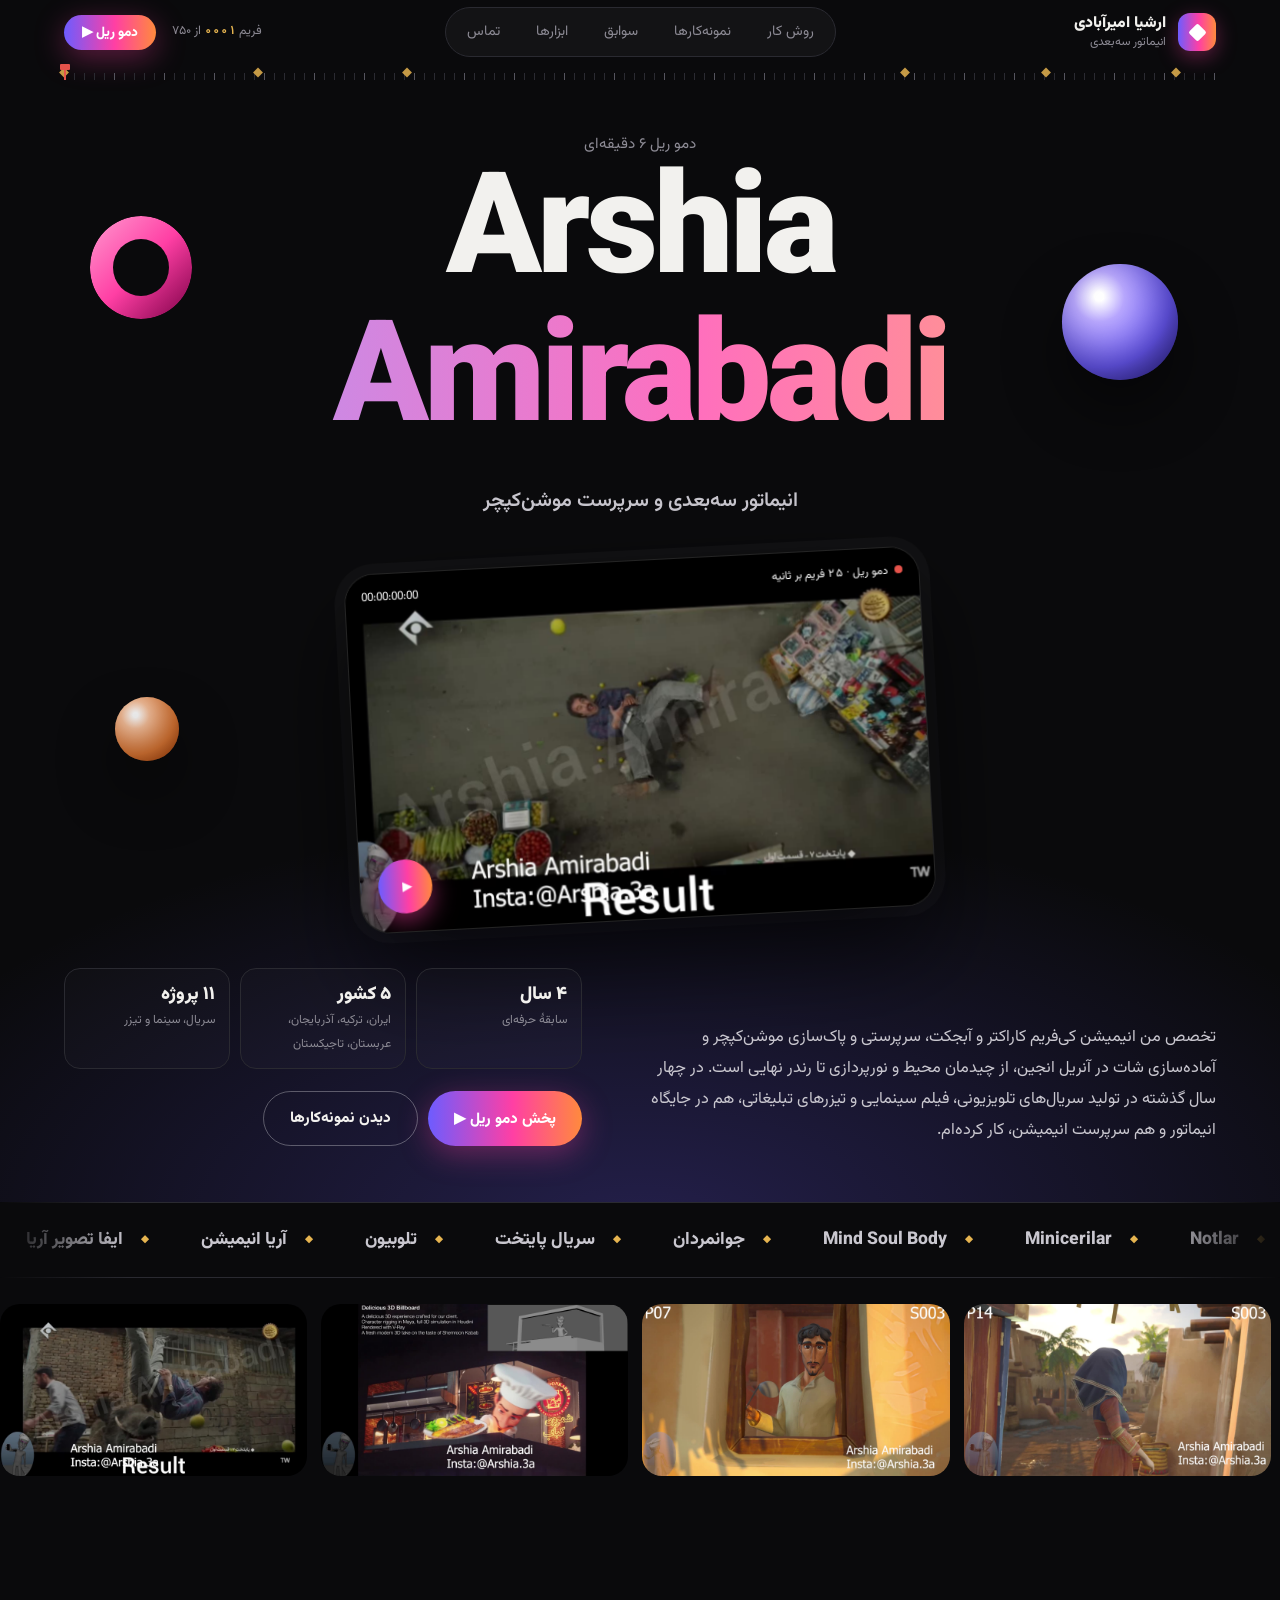
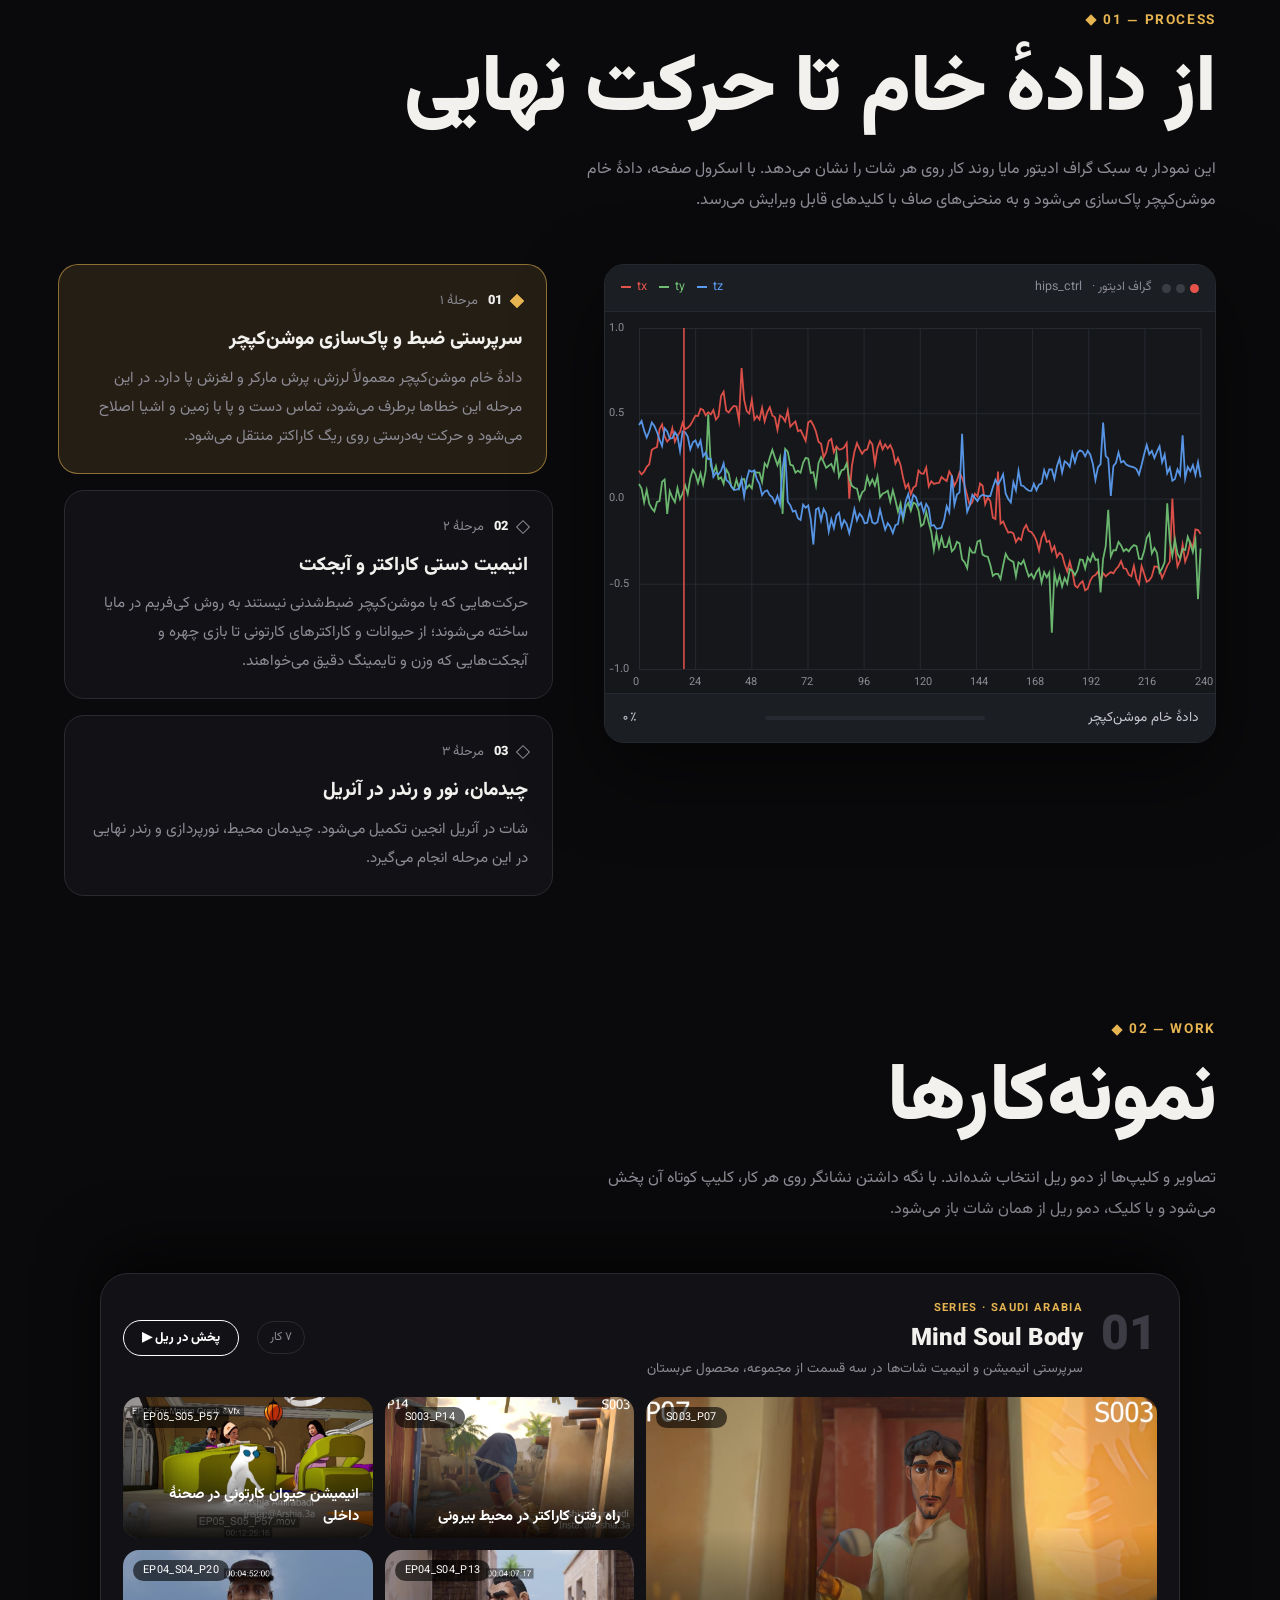
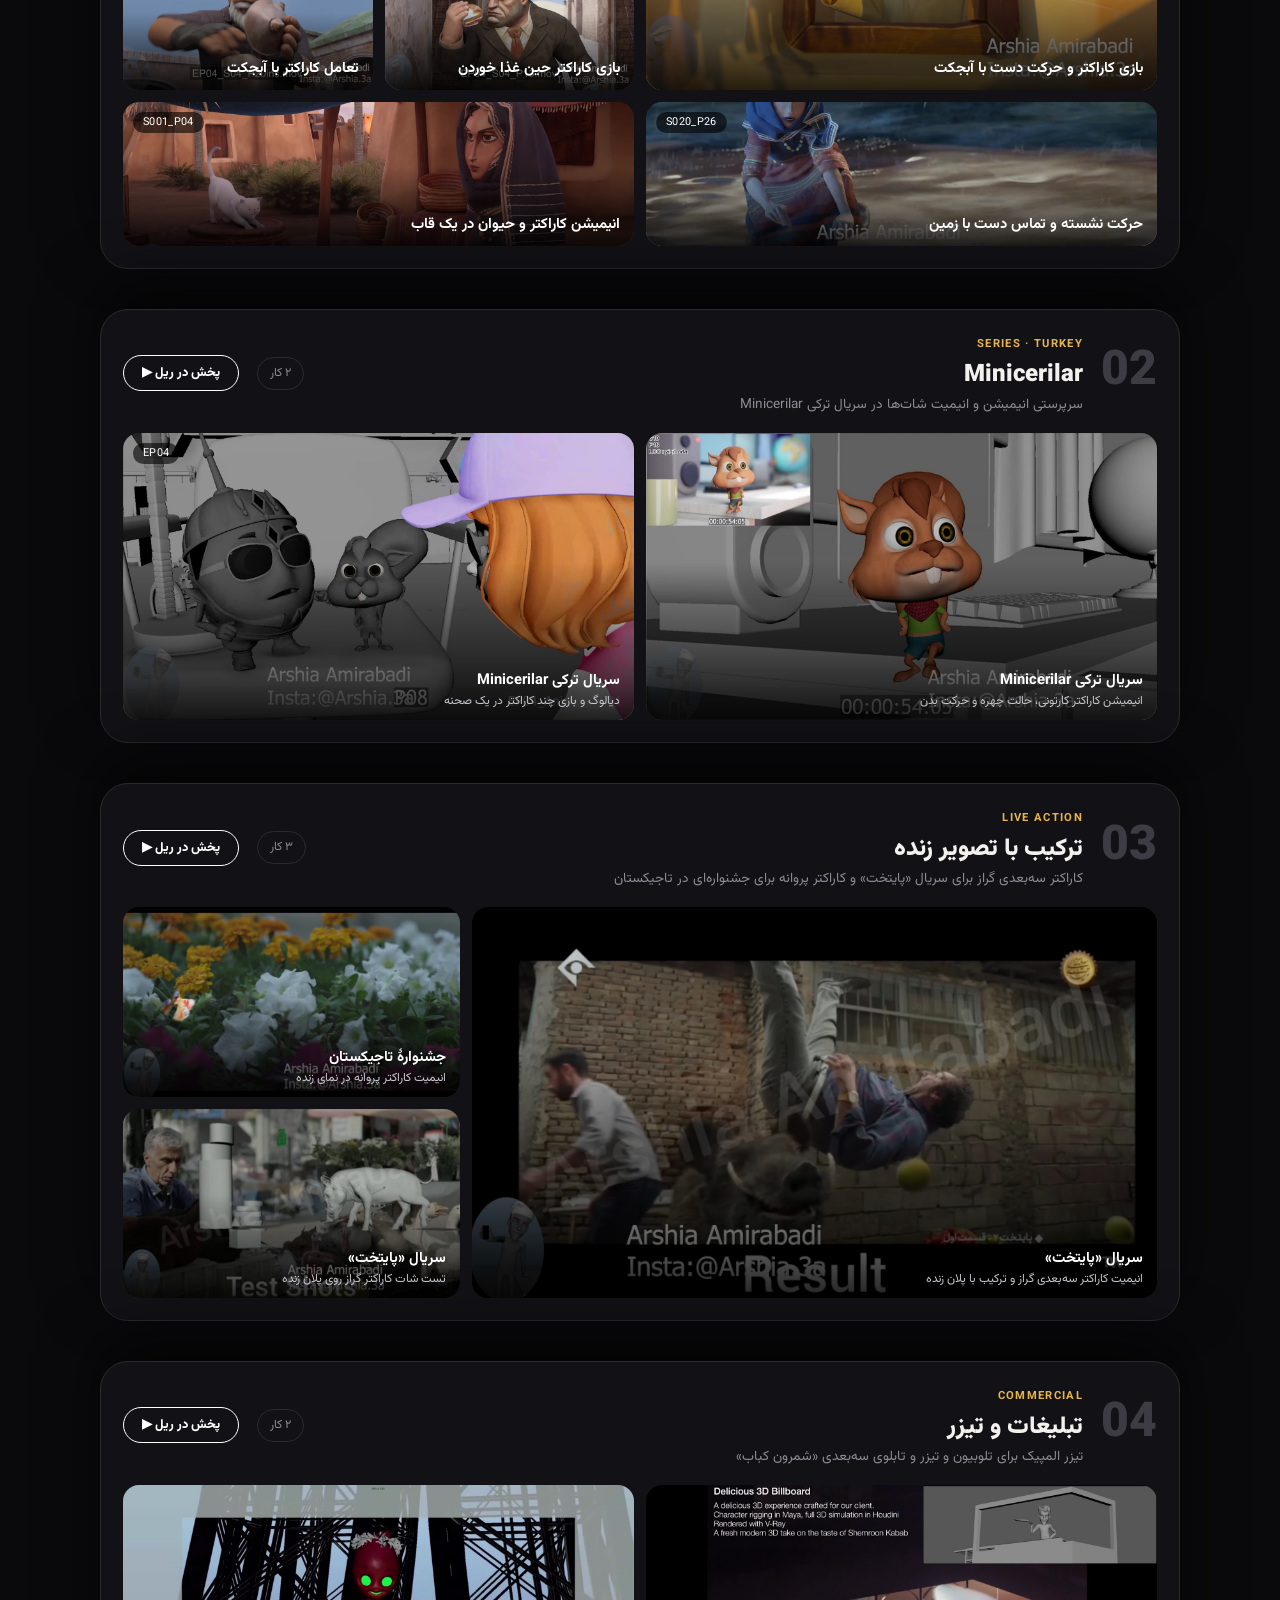
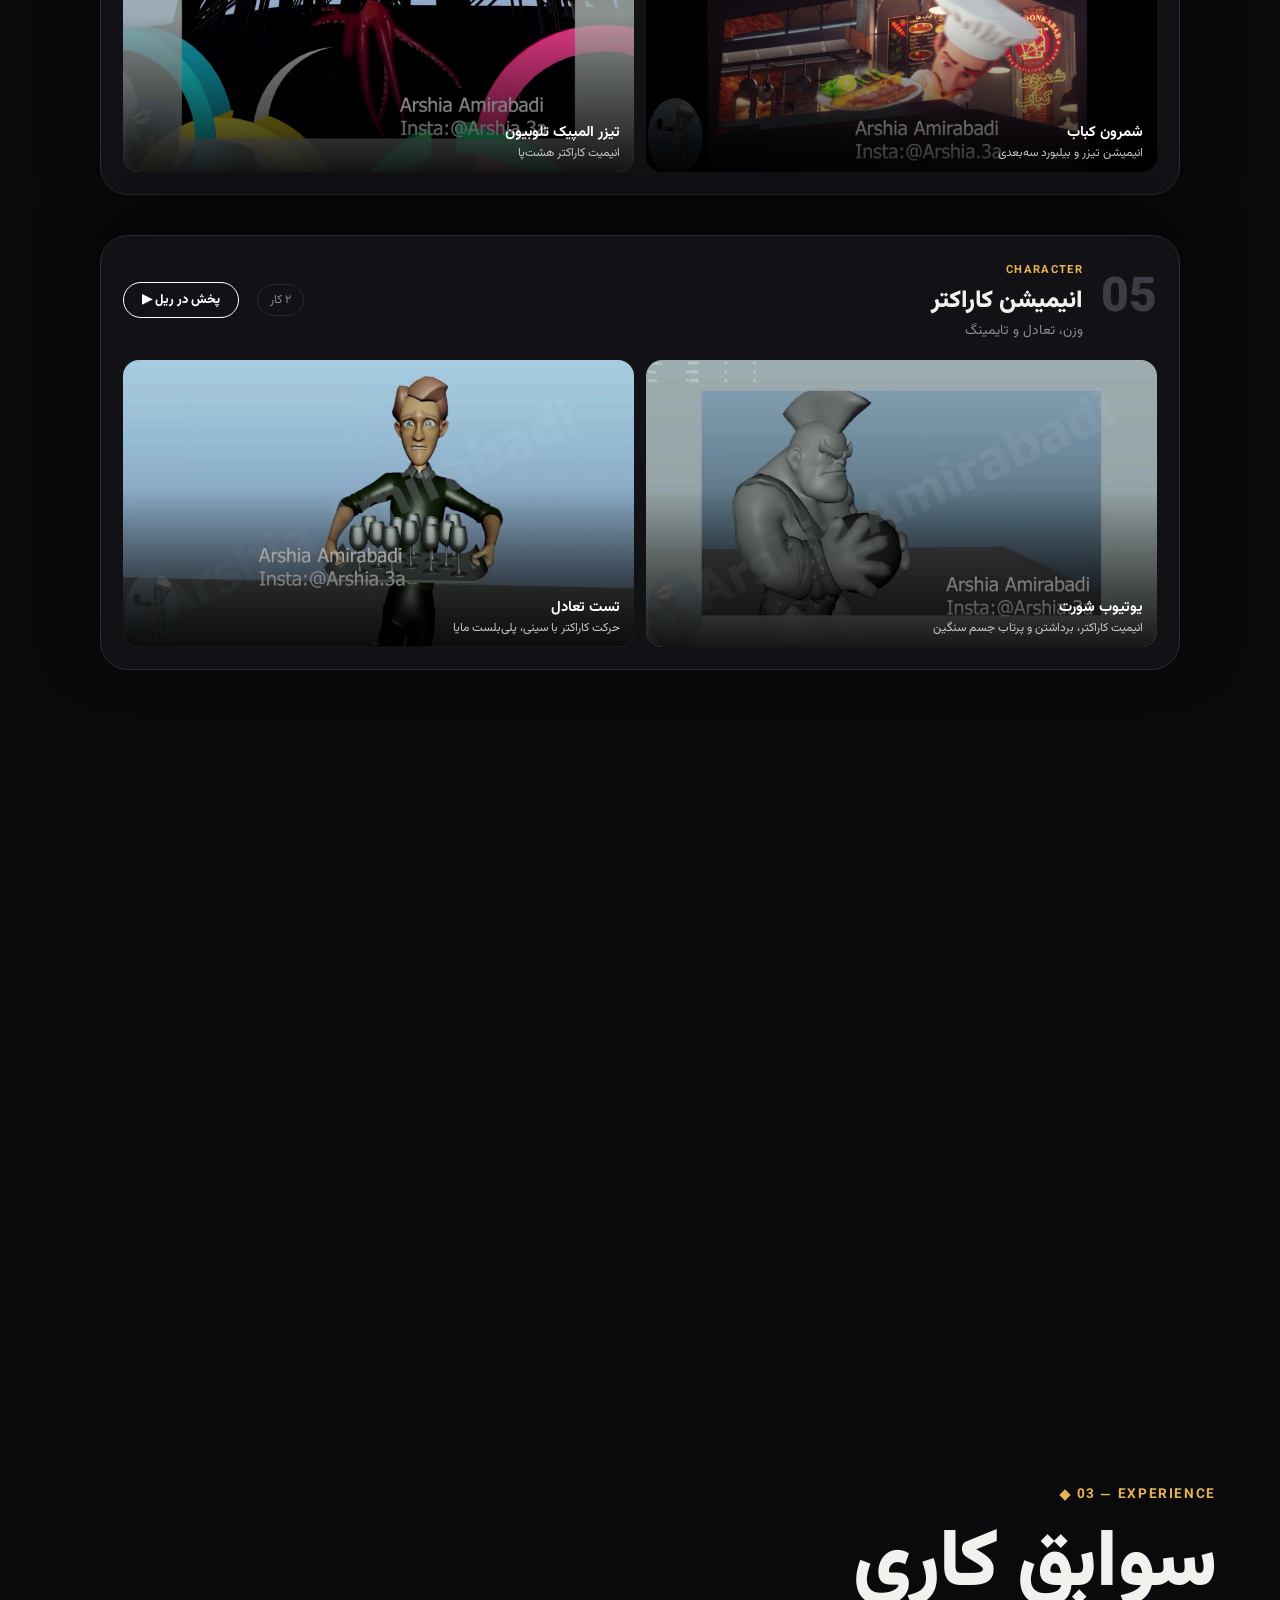
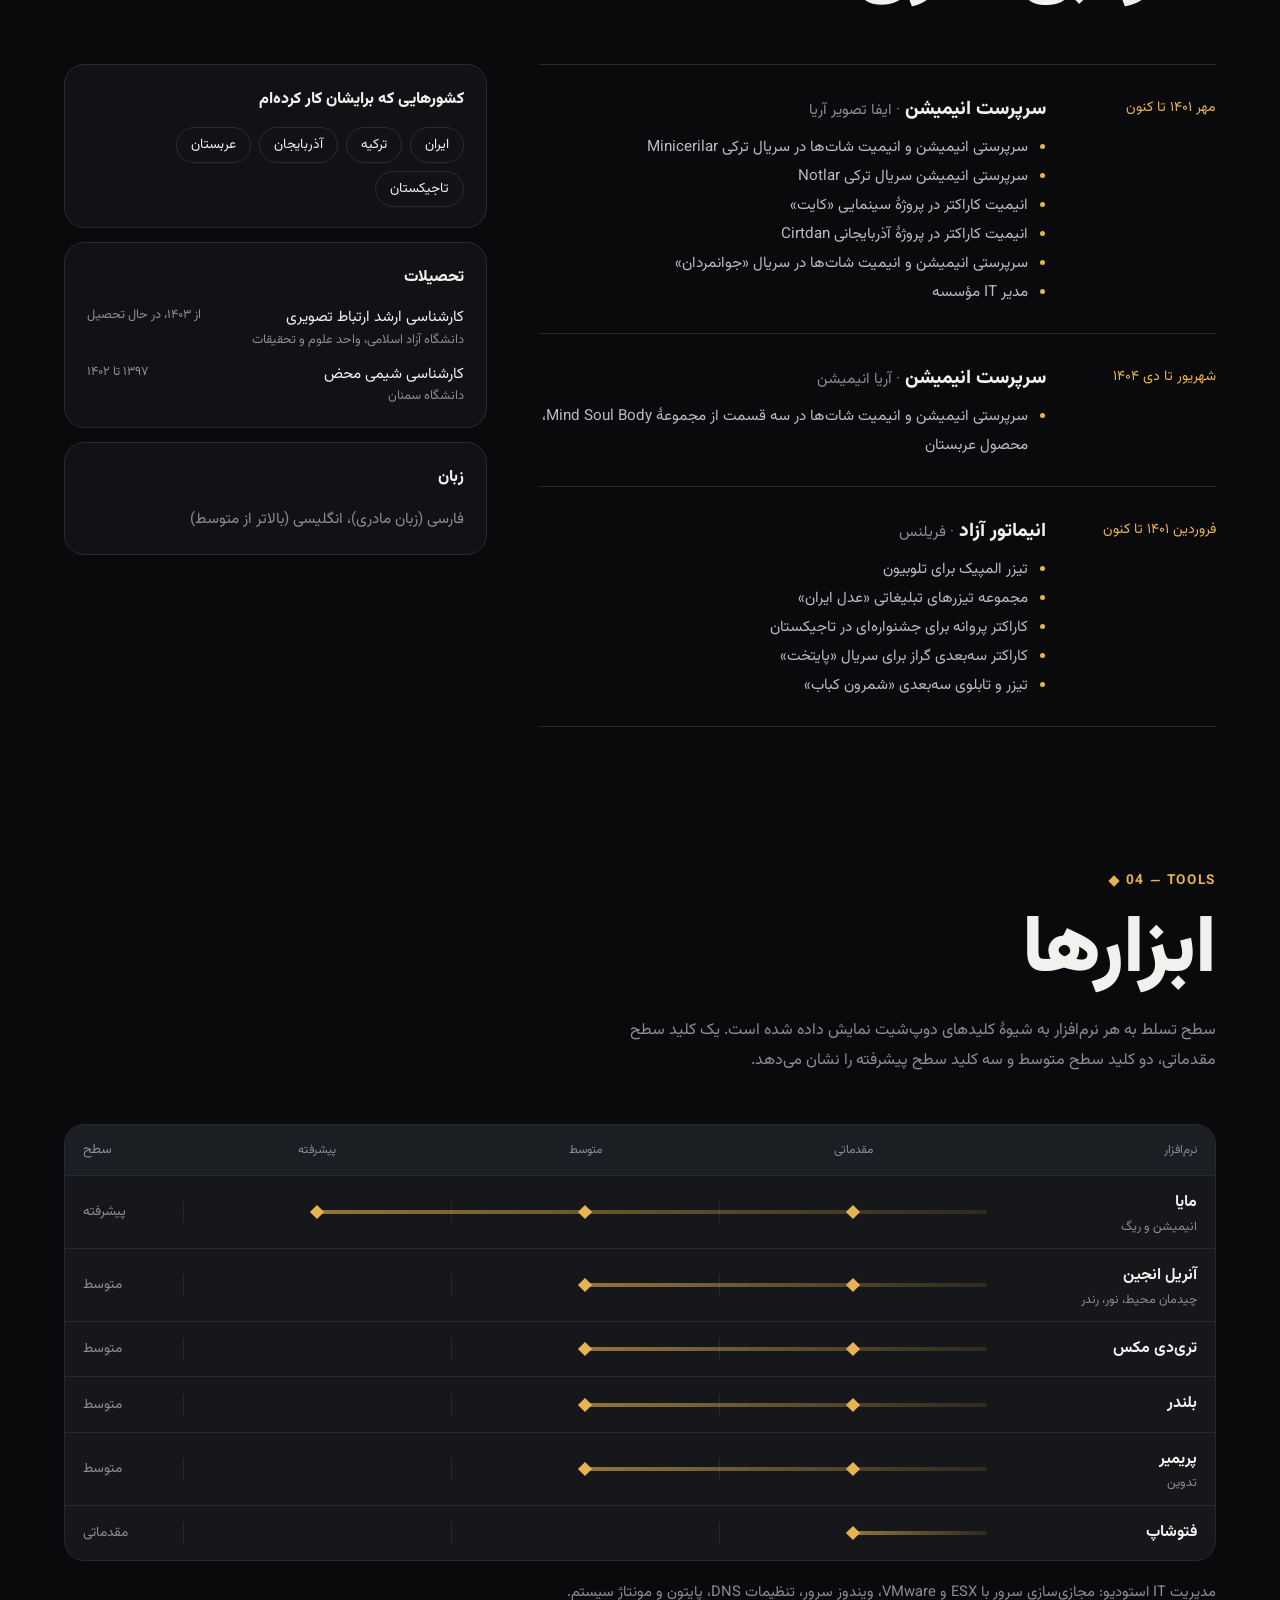
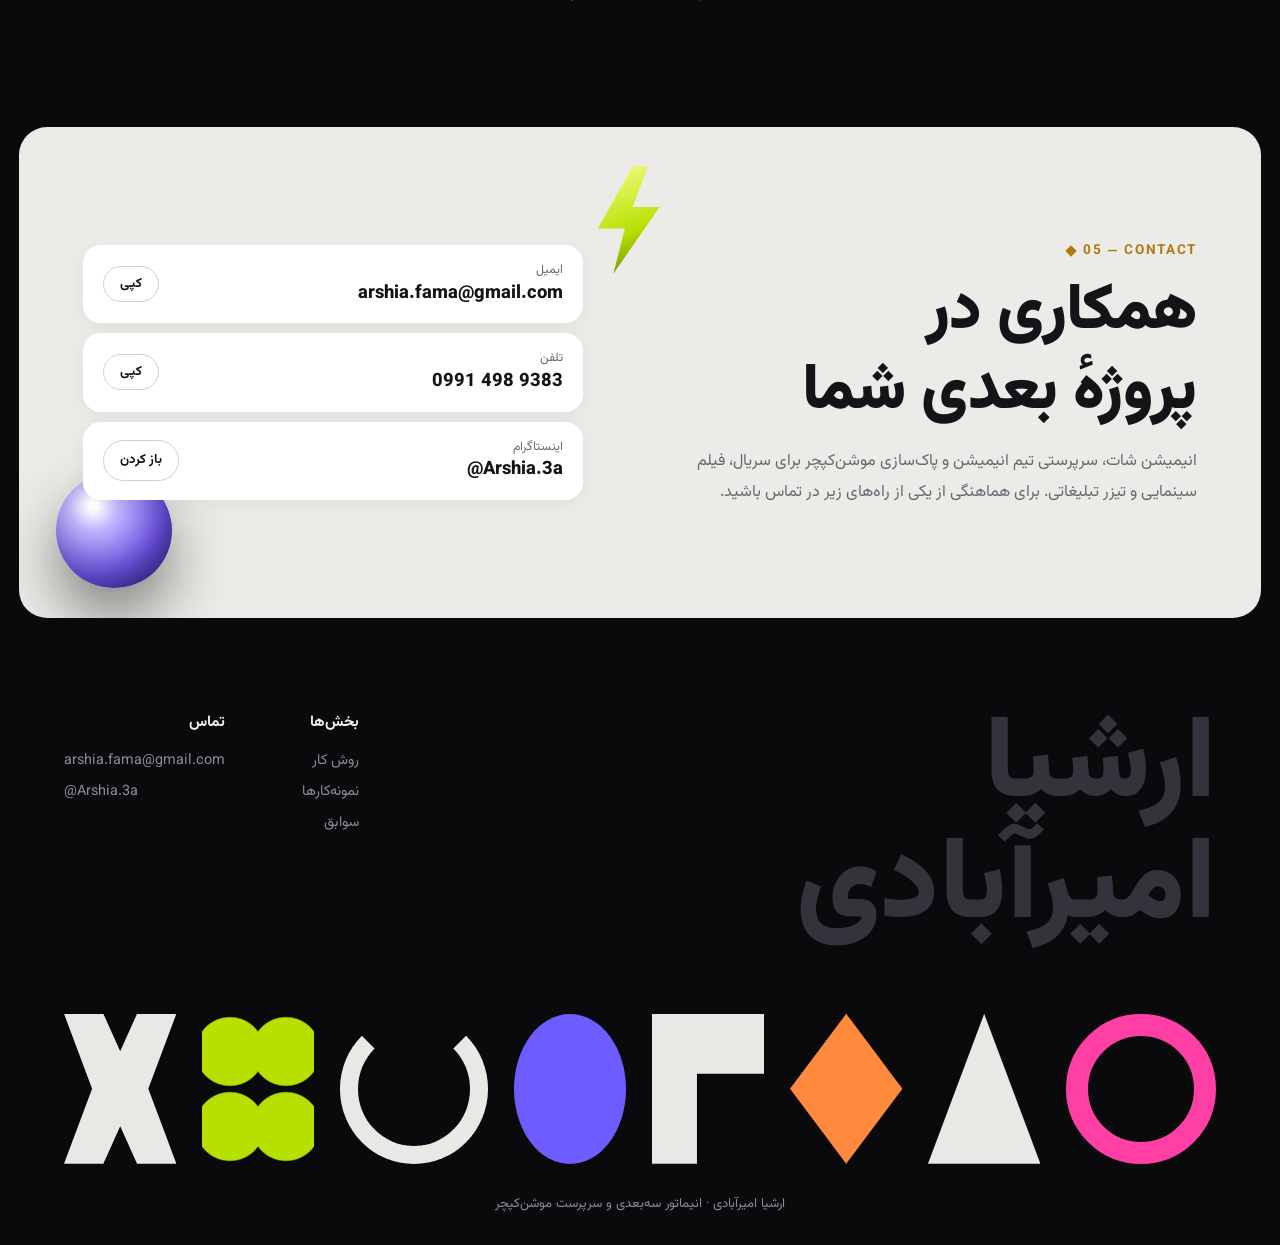
==== index.html @ 5bfcceb8 "Remove location mentions Co-Authored-By: Claude Opus 5.5 <noreply@anthropic.com> Claude-Session: htt" ====
<!doctype html>
<html lang="fa" dir="rtl">
<head>
  <meta charset="utf-8">
  <meta name="viewport" content="width=device-width, initial-scale=1, viewport-fit=cover">
  <title>ارشیا امیرآبادی | انیماتور سه‌بعدی</title>
  <meta name="description" content="پورتفولیوی ارشیا امیرآبادی، انیماتور سه‌بعدی و سرپرست موشن‌کپچر">
  <meta property="og:title" content="ارشیا امیرآبادی | انیماتور سه‌بعدی">
  <meta property="og:description" content="انیماتور سه‌بعدی و سرپرست موشن‌کپچر؛ سریال، سینما و تیزر">
  <meta property="og:image" content="media/hero-poster.jpg">
  <meta name="theme-color" content="#0a0a0c">
  <link rel="preload" href="fonts/Vazirmatn-wght.woff2" as="font" type="font/woff2" crossorigin>
  <link rel="stylesheet" href="style.css">
</head>
<body>
  <!-- ============ HEADER + MAYA TIME SLIDER ============ -->
  <header class="top" id="nav">
    <div class="top-row">
      <a class="brand" href="#top">
        <span class="brand-mark" aria-hidden="true"><i></i></span>
        <span class="brand-txt"><b>ارشیا امیرآبادی</b><small>انیماتور سه‌بعدی</small></span>
      </a>
      <nav class="menu" aria-label="بخش‌ها">
        <a href="#process">روش کار</a>
        <a href="#work">نمونه‌کارها</a>
        <a href="#experience">سوابق</a>
        <a href="#tools">ابزارها</a>
        <a href="#contact">تماس</a>
      </nav>
      <div class="top-end">
        <span class="fc" aria-hidden="true">فریم <b id="frame">۰۰۰۱</b> از ۷۵۰</span>
        <button class="pill-btn small" data-reel>دمو ریل ▶</button>
      </div>
    </div>
    <div class="slider" aria-hidden="true">
      <div class="ticks"></div>
      <div class="skeys" id="skeys"></div>
      <div class="ph" id="ph"></div>
    </div>
  </header>

  <main id="top">
    <!-- ============ HERO ============ -->
    <section class="hero">
      <span class="orb float h1o"></span>
      <span class="orb float h2o"></span>
      <span class="ring float h3o"></span>
      <div class="hero-in">
        <p class="eyebrow">دمو ریل ۶ دقیقه‌ای</p>
        <h1 class="hero-title" dir="ltr">
          <span class="line">Arshia</span>
          <span class="line grad">Amirabadi</span>
        </h1>
        <p class="role">انیماتور سه‌بعدی و سرپرست موشن‌کپچر</p>
      </div>

      <div class="hero-visual" id="heroStage">
        <button class="hero-window" data-reel aria-label="پخش دمو ریل">
          <video id="heroVid" muted loop playsinline autoplay preload="auto"></video>
          <span class="hud"><span class="rec">دمو ریل · ۲۵ فریم بر ثانیه</span><span id="tc" dir="ltr">00:00:00:00</span></span>
          <span class="hw-play">▶</span>
        </button>
      </div>

      <div class="hero-bottom">
        <p class="lede">تخصص من انیمیشن کی‌فریم کاراکتر و آبجکت، سرپرستی و پاک‌سازی موشن‌کپچر و آماده‌سازی شات در آنریل انجین، از چیدمان محیط و نورپردازی تا رندر نهایی است. در چهار سال گذشته در تولید سریال‌های تلویزیونی، فیلم سینمایی و تیزرهای تبلیغاتی، هم در جایگاه انیماتور و هم سرپرست انیمیشن، کار کرده‌ام.</p>
        <div class="hero-side">
          <div class="facts">
            <div><b>۴ سال</b><span>سابقهٔ حرفه‌ای</span></div>
            <div><b>۵ کشور</b><span>ایران، ترکیه، آذربایجان، عربستان، تاجیکستان</span></div>
            <div><b>۱۱ پروژه</b><span>سریال، سینما و تیزر</span></div>
          </div>
          <div class="hero-cta">
            <button class="pill-btn" data-reel>پخش دمو ریل ▶</button>
            <a class="ghost-btn" href="#work">دیدن نمونه‌کارها</a>
          </div>
        </div>
      </div>
    </section>

    <!-- ============ MARQUEE + STRIP ============ -->
    <section class="marquee" aria-label="همکاری‌ها">
      <div class="marquee-track" id="marquee"></div>
    </section>
    <section class="strip" aria-hidden="true">
      <div class="strip-track" id="strip"></div>
    </section>

    <!-- ============ PROCESS / GRAPH EDITOR ============ -->
    <section class="process" id="process">
      <div class="sh reveal">
        <span class="kicker" dir="ltr">01 — PROCESS</span>
        <h2 class="display">از دادهٔ خام تا حرکت نهایی</h2>
        <p class="sub">این نمودار به سبک گراف ادیتور مایا روند کار روی هر شات را نشان می‌دهد. با اسکرول صفحه، دادهٔ خام موشن‌کپچر پاک‌سازی می‌شود و به منحنی‌های صاف با کلیدهای قابل ویرایش می‌رسد.</p>
      </div>
      <div class="ge" id="ge">
        <div class="ge-panel">
          <div class="ge-bar">
            <span class="ge-title"><i class="dots"><b></b><b></b><b></b></i>گراف ادیتور · <span dir="ltr">hips_ctrl</span></span>
            <span class="ax" dir="ltr"><span class="x">tx</span><span class="y">ty</span><span class="z">tz</span></span>
          </div>
          <canvas id="graph" role="img" aria-label="نمودار حرکت که از دادهٔ لرزان به منحنی صاف تبدیل می‌شود"></canvas>
          <div class="ge-foot">
            <span id="geState">دادهٔ خام موشن‌کپچر</span>
            <div class="meter" aria-hidden="true"><i id="geMeter"></i></div>
            <span id="gePct">۰٪</span>
          </div>
        </div>
        <div class="steps">
          <article class="step" data-at="0">
            <div class="k"><span dir="ltr">01</span> مرحلهٔ ۱</div>
            <h3>سرپرستی ضبط و پاک‌سازی موشن‌کپچر</h3>
            <p>دادهٔ خام موشن‌کپچر معمولاً لرزش، پرش مارکر و لغزش پا دارد. در این مرحله این خطاها برطرف می‌شود، تماس دست و پا با زمین و اشیا اصلاح می‌شود و حرکت به‌درستی روی ریگ کاراکتر منتقل می‌شود.</p>
          </article>
          <article class="step" data-at="0.4">
            <div class="k"><span dir="ltr">02</span> مرحلهٔ ۲</div>
            <h3>انیمیت دستی کاراکتر و آبجکت</h3>
            <p>حرکت‌هایی که با موشن‌کپچر ضبط‌شدنی نیستند به روش کی‌فریم در مایا ساخته می‌شوند؛ از حیوانات و کاراکترهای کارتونی تا بازی چهره و آبجکت‌هایی که وزن و تایمینگ دقیق می‌خواهند.</p>
          </article>
          <article class="step" data-at="0.75">
            <div class="k"><span dir="ltr">03</span> مرحلهٔ ۳</div>
            <h3>چیدمان، نور و رندر در آنریل</h3>
            <p>شات در آنریل انجین تکمیل می‌شود. چیدمان محیط، نورپردازی و رندر نهایی در این مرحله انجام می‌گیرد.</p>
          </article>
        </div>
      </div>
    </section>

    <!-- ============ WORK ============ -->
    <section class="projects" id="work">
      <div class="sh reveal">
        <span class="kicker" dir="ltr">02 — WORK</span>
        <h2 class="display">نمونه‌کارها</h2>
        <p class="sub">تصاویر و کلیپ‌ها از دمو ریل انتخاب شده‌اند. با نگه داشتن نشانگر روی هر کار، کلیپ کوتاه آن پخش می‌شود و با کلیک، دمو ریل از همان شات باز می‌شود.</p>
      </div>
      <div class="stack" id="stack"></div>
      <p class="note reveal">کارهای Mind Soul Body برای تولیدی عربستانی انجام شده است. شمارهٔ شات‌ها (مثل S003_P07) همان کدهای داخل دمو ریل است.</p>
    </section>

    <!-- ============ REEL BANNER ============ -->
    <section class="reel-banner">
      <button class="reel-card reveal" data-reel aria-label="پخش دمو ریل">
        <img src="media/hero-poster.jpg" alt="" loading="lazy">
        <span class="reel-text">دمو ریل</span>
        <span class="reel-play">▶</span>
        <span class="reel-meta">۶ دقیقه · ۲۵ فریم بر ثانیه</span>
      </button>
    </section>

    <!-- ============ EXPERIENCE ============ -->
    <section class="experience" id="experience">
      <div class="sh reveal">
        <span class="kicker" dir="ltr">03 — EXPERIENCE</span>
        <h2 class="display">سوابق کاری</h2>
      </div>
      <div class="exp-grid">
        <div class="exp-list">
          <div class="exp reveal">
            <span class="exp-when">مهر ۱۴۰۱ تا کنون</span>
            <div>
              <h3>سرپرست انیمیشن <span>· ایفا تصویر آریا</span></h3>
              <ul>
                <li>سرپرستی انیمیشن و انیمیت شات‌ها در سریال ترکی Minicerilar</li>
                <li>سرپرستی انیمیشن سریال ترکی Notlar</li>
                <li>انیمیت کاراکتر در پروژهٔ سینمایی «کایت»</li>
                <li>انیمیت کاراکتر در پروژهٔ آذربایجانی Cirtdan</li>
                <li>سرپرستی انیمیشن و انیمیت شات‌ها در سریال «جوانمردان»</li>
                <li>مدیر IT مؤسسه</li>
              </ul>
            </div>
          </div>
          <div class="exp reveal">
            <span class="exp-when">شهریور تا دی ۱۴۰۴</span>
            <div>
              <h3>سرپرست انیمیشن <span>· آریا انیمیشن</span></h3>
              <ul><li>سرپرستی انیمیشن و انیمیت شات‌ها در سه قسمت از مجموعهٔ Mind Soul Body، محصول عربستان</li></ul>
            </div>
          </div>
          <div class="exp reveal">
            <span class="exp-when">فروردین ۱۴۰۱ تا کنون</span>
            <div>
              <h3>انیماتور آزاد <span>· فریلنس</span></h3>
              <ul>
                <li>تیزر المپیک برای تلوبیون</li>
                <li>مجموعه تیزرهای تبلیغاتی «عدل ایران»</li>
                <li>کاراکتر پروانه برای جشنواره‌ای در تاجیکستان</li>
                <li>کاراکتر سه‌بعدی گراز برای سریال «پایتخت»</li>
                <li>تیزر و تابلوی سه‌بعدی «شمرون کباب»</li>
              </ul>
            </div>
          </div>
        </div>
        <aside class="exp-side">
          <div class="box reveal">
            <h3>کشورهایی که برایشان کار کرده‌ام</h3>
            <div class="countries"><span>ایران</span><span>ترکیه</span><span>آذربایجان</span><span>عربستان</span><span>تاجیکستان</span></div>
          </div>
          <div class="box reveal">
            <h3>تحصیلات</h3>
            <div class="edu">
              <div><span>کارشناسی ارشد ارتباط تصویری<small>دانشگاه آزاد اسلامی، واحد علوم و تحقیقات</small></span><small>از ۱۴۰۳، در حال تحصیل</small></div>
              <div><span>کارشناسی شیمی محض<small>دانشگاه سمنان</small></span><small>۱۳۹۷ تا ۱۴۰۲</small></div>
            </div>
          </div>
          <div class="box reveal">
            <h3>زبان</h3>
            <p>فارسی (زبان مادری)، انگلیسی (بالاتر از متوسط)</p>
          </div>
        </aside>
      </div>
    </section>

    <!-- ============ TOOLS / DOPE SHEET ============ -->
    <section class="tools-sec" id="tools">
      <div class="sh reveal">
        <span class="kicker" dir="ltr">04 — TOOLS</span>
        <h2 class="display">ابزارها</h2>
        <p class="sub">سطح تسلط به هر نرم‌افزار به شیوهٔ کلیدهای دوپ‌شیت نمایش داده شده است. یک کلید سطح مقدماتی، دو کلید سطح متوسط و سه کلید سطح پیشرفته را نشان می‌دهد.</p>
      </div>
      <div class="dope reveal" id="dope">
        <div class="dope-h"><div>نرم‌افزار</div><div class="lv"><span>مقدماتی</span><span>متوسط</span><span>پیشرفته</span></div><div class="lvl">سطح</div></div>
      </div>
      <p class="it reveal">مدیریت IT استودیو: مجازی‌سازی سرور با ESX و VMware، ویندوز سرور، تنظیمات DNS، پایتون و مونتاژ سیستم.</p>
    </section>

    <!-- ============ CONTACT ============ -->
    <section class="contact light" id="contact">
      <span class="orb float c1"></span>
      <span class="bolt float c2"></span>
      <div class="contact-head reveal">
        <span class="kicker dark" dir="ltr">05 — CONTACT</span>
        <h2 class="display">همکاری در پروژهٔ بعدی شما</h2>
        <p>انیمیشن شات، سرپرستی تیم انیمیشن و پاک‌سازی موشن‌کپچر برای سریال، فیلم سینمایی و تیزر تبلیغاتی. برای هماهنگی از یکی از راه‌های زیر در تماس باشید.</p>
      </div>
      <div class="clist reveal">
        <div class="citem">
          <div><span class="lbl">ایمیل</span><a class="v" href="mailto:arshia.fama@gmail.com" dir="ltr">arshia.fama@gmail.com</a></div>
          <button class="copy" type="button" data-copy="arshia.fama@gmail.com">کپی</button>
        </div>
        <div class="citem">
          <div><span class="lbl">تلفن</span><a class="v" href="tel:+989914989383" dir="ltr">0991 498 9383</a></div>
          <button class="copy" type="button" data-copy="09914989383">کپی</button>
        </div>
        <div class="citem">
          <div><span class="lbl">اینستاگرام</span><a class="v" href="https://www.instagram.com/arshia.3a/" target="_blank" rel="noopener" dir="ltr">@Arshia.3a</a></div>
          <a class="copy" href="https://www.instagram.com/arshia.3a/" target="_blank" rel="noopener">باز کردن</a>
        </div>
      </div>
    </section>
  </main>

  <!-- ============ FOOTER ============ -->
  <footer class="footer">
    <div class="foot-top">
      <div class="foot-name">ارشیا<br>امیرآبادی</div>
      <div class="foot-links">
        <div>
          <h4>بخش‌ها</h4>
          <a href="#process">روش کار</a>
          <a href="#work">نمونه‌کارها</a>
          <a href="#experience">سوابق</a>
        </div>
        <div>
          <h4>تماس</h4>
          <a href="mailto:arshia.fama@gmail.com" dir="ltr">arshia.fama@gmail.com</a>
          <a href="https://www.instagram.com/arshia.3a/" target="_blank" rel="noopener" dir="ltr">@Arshia.3a</a>
        </div>
      </div>
    </div>
    <div class="shapes" aria-hidden="true">
      <i class="s s1"></i><i class="s s2"></i><i class="s s3"></i><i class="s s4"></i>
      <i class="s s5"></i><i class="s s6"></i><i class="s s7"></i><i class="s s8"></i>
    </div>
    <p class="copyline">ارشیا امیرآبادی · انیماتور سه‌بعدی و سرپرست موشن‌کپچر</p>
  </footer>

  <dialog id="lightbox" class="lightbox" aria-label="دمو ریل">
    <button class="close" aria-label="بستن">×</button>
    <video id="reel" controls playsinline preload="none"></video>
    <div class="lb-info"><h3>دمو ریل ارشیا امیرآبادی</h3><p id="lbLabel"></p></div>
  </dialog>

  <script src="works.js"></script>
  <script src="script.js"></script>
</body>
</html>
---- style.css ----
@font-face {
  font-family: "Vazirmatn";
  src: url("fonts/Vazirmatn-wght.woff2") format("woff2");
  font-weight: 100 900;
  font-style: normal;
  font-display: swap;
}

:root {
  --bg: #0a0a0c;
  --card: #121216;
  --line: #2a2a31;
  --text: #f2f1ee;
  --muted: #8d8b95;
  --light: #ecebe7;
  --light-text: #141418;
  --light-muted: #6a6872;
  --grad: linear-gradient(90deg, #6d5cff, #ff3fa4 55%, #ff8a3d);
  /* Maya colours */
  --key: #e6b450;
  --key-soft: rgba(230, 180, 80, 0.12);
  --playhead: #e5534b;
  --cx: #e5534b;
  --cy: #6fbf73;
  --cz: #5b9cf0;
  --ge-bg: #15171b;
  --ge-line: #262a30;
  --font: "Vazirmatn", Tahoma, sans-serif;
  --radius: 28px;
  --pad: clamp(16px, 5vw, 72px);
}

* { box-sizing: border-box; }
html { scroll-behavior: smooth; scroll-padding-top: 90px; }
body {
  margin: 0;
  background: var(--bg);
  color: var(--text);
  font-family: var(--font);
  line-height: 1.9;
  overflow-x: hidden;
  -webkit-font-smoothing: antialiased;
}
a { color: inherit; text-decoration: none; }
img, video { display: block; max-width: 100%; }
button { font-family: inherit; }
:focus-visible { outline: 2px solid var(--key); outline-offset: 3px; }

/* ================= common ================= */
.display {
  margin: 0;
  font-weight: 900;
  font-size: clamp(2.2rem, 6.5vw, 5rem);
  line-height: 1.25;
  letter-spacing: -0.01em;
  text-wrap: balance;
}
.sh { max-width: 1160px; margin: 0 auto 48px; }
.sh .sub { max-width: 640px; color: var(--muted); margin: 14px 0 0; }
.kicker {
  display: inline-flex;
  align-items: center;
  gap: 8px;
  font-size: 0.85rem;
  font-weight: 700;
  color: var(--key);
  letter-spacing: 0.12em;
  margin-bottom: 8px;
}
.kicker::before { content: ""; width: 8px; height: 8px; background: var(--key); transform: rotate(45deg); }
.kicker.dark { color: #b07a10; }
.kicker.dark::before { background: #b07a10; }

.pill-btn {
  display: inline-flex;
  align-items: center;
  gap: 8px;
  padding: 12px 26px;
  border: 0;
  border-radius: 999px;
  background: var(--grad);
  color: #fff;
  font-weight: 800;
  font-size: 0.95rem;
  cursor: pointer;
  box-shadow: 0 8px 30px rgba(255, 63, 164, 0.35);
  transition: transform 0.25s, box-shadow 0.25s;
}
.pill-btn:hover { transform: translateY(-3px) scale(1.03); box-shadow: 0 14px 40px rgba(255, 63, 164, 0.5); }
.pill-btn.small { padding: 7px 18px; font-size: 0.85rem; }
.ghost-btn {
  display: inline-flex;
  align-items: center;
  padding: 12px 26px;
  border-radius: 999px;
  border: 1px solid rgba(255, 255, 255, 0.3);
  font-weight: 800;
  font-size: 0.95rem;
  transition: background 0.2s, color 0.2s;
}
.ghost-btn:hover { background: #fff; color: #000; }

.reveal { opacity: 0; transform: translateY(40px); transition: opacity 0.9s ease, transform 0.9s cubic-bezier(.2,.7,.2,1); }
.reveal.in { opacity: 1; transform: none; }

/* glossy "3D" spheres */
.orb {
  position: absolute;
  border-radius: 50%;
  background: radial-gradient(circle at 32% 28%, #fff 0 4%, var(--c1) 22%, var(--c2) 62%, var(--c3) 100%);
  box-shadow: inset -12px -18px 40px rgba(0, 0, 0, 0.35), 0 30px 60px rgba(0, 0, 0, 0.45);
  pointer-events: none;
}
.ring {
  position: absolute;
  aspect-ratio: 1;
  border-radius: 50%;
  border: clamp(12px, 1.8vw, 24px) solid transparent;
  background: linear-gradient(135deg, #ff9ad0, #ff3fa4 50%, #7a0046) border-box;
  -webkit-mask: linear-gradient(#000 0 0) padding-box exclude, linear-gradient(#000 0 0);
  mask: linear-gradient(#000 0 0) padding-box exclude, linear-gradient(#000 0 0);
  pointer-events: none;
}
.float { animation: float 7s ease-in-out infinite; }
@keyframes float {
  0%, 100% { transform: translateY(0) rotate(0); }
  50% { transform: translateY(-22px) rotate(8deg); }
}

/* ================= header + maya time slider ================= */
.top {
  position: fixed;
  inset: 0 0 auto 0;
  z-index: 50;
  padding-top: env(safe-area-inset-top, 0px);
  transition: background 0.35s, border-color 0.35s, backdrop-filter 0.35s;
  border-bottom: 1px solid transparent;
}
.top.scrolled {
  background: rgba(12, 12, 15, 0.78);
  backdrop-filter: blur(16px) saturate(1.4);
  -webkit-backdrop-filter: blur(16px) saturate(1.4);
  border-bottom-color: var(--line);
}
.top-row {
  display: grid;
  grid-template-columns: 1fr auto 1fr;
  align-items: center;
  gap: 16px;
  height: 64px;
  padding: 0 var(--pad);
}
.brand { display: inline-flex; align-items: center; gap: 12px; justify-self: start; }
.brand-mark {
  width: 38px;
  height: 38px;
  display: grid;
  place-items: center;
  border-radius: 12px;
  background: var(--grad);
  box-shadow: 0 6px 20px rgba(255, 63, 164, 0.35);
}
.brand-mark i { width: 13px; height: 13px; background: #fff; transform: rotate(45deg); border-radius: 2px; }
.brand-txt { display: flex; flex-direction: column; line-height: 1.35; }
.brand-txt b { font-weight: 900; font-size: 0.98rem; }
.brand-txt small { color: var(--muted); font-size: 0.75rem; }

.menu {
  display: flex;
  gap: 4px;
  padding: 5px;
  border-radius: 999px;
  background: rgba(255, 255, 255, 0.04);
  border: 1px solid var(--line);
}
.menu a {
  padding: 6px 16px;
  border-radius: 999px;
  font-size: 0.88rem;
  color: var(--muted);
  transition: color 0.2s, background 0.2s;
}
.menu a:hover { color: var(--text); }
.menu a.on { color: #111; background: var(--text); font-weight: 700; }

.top-end { display: flex; align-items: center; gap: 16px; justify-self: end; }
.fc { font-size: 0.78rem; color: var(--muted); white-space: nowrap; }
.fc b { color: var(--key); font-weight: 600; font-variant-numeric: tabular-nums; }

.slider { position: relative; height: 16px; direction: ltr; margin: 0 var(--pad); }
.ticks {
  position: absolute;
  inset: 0;
  background-image: repeating-linear-gradient(to right, var(--line) 0 1px, transparent 1px 10px);
  -webkit-mask-image: linear-gradient(to bottom, transparent 55%, #000 55%);
  mask-image: linear-gradient(to bottom, transparent 55%, #000 55%);
}
.ticks::after {
  content: "";
  position: absolute;
  inset: 0;
  background-image: repeating-linear-gradient(to right, #55545e 0 1px, transparent 1px 50px);
  -webkit-mask-image: linear-gradient(to bottom, transparent 25%, #000 25%);
  mask-image: linear-gradient(to bottom, transparent 25%, #000 25%);
}
.skeys { position: absolute; inset: 0; }
.skeys i { position: absolute; top: 5px; width: 7px; height: 7px; background: var(--key); transform: translateX(-50%) rotate(45deg); opacity: 0.85; }
.ph { position: absolute; top: 0; bottom: 0; left: 0; width: 2px; background: var(--playhead); will-change: transform; }
.ph::before { content: ""; position: absolute; top: 0; left: -4px; width: 10px; height: 6px; background: var(--playhead); border-radius: 1px; }

/* ================= hero ================= */
.hero {
  position: relative;
  min-height: 100svh;
  padding: 130px var(--pad) 56px;
  display: flex;
  flex-direction: column;
  justify-content: center;
  overflow: hidden;
}
.hero::before {
  content: "";
  position: absolute;
  inset: auto -20% -40% -20%;
  height: 75%;
  background: radial-gradient(ellipse at center, rgba(109, 92, 255, 0.26), transparent 65%);
  pointer-events: none;
}
.hero-in { position: relative; z-index: 1; text-align: center; }
.eyebrow { margin: 0 0 6px; color: var(--muted); font-size: 0.95rem; }
.hero-title { margin: 0; font-weight: 900; line-height: 1.05; font-size: clamp(3rem, 11vw, 9rem); letter-spacing: -0.03em; }
.hero-title .line { display: block; animation: rise 1.1s cubic-bezier(.2,.7,.2,1) both; }
.hero-title .line:nth-child(2) { animation-delay: 0.12s; }
.hero-title .grad {
  background: linear-gradient(90deg, #a99bff, #ff6fbd 55%, #ffae73);
  -webkit-background-clip: text;
  background-clip: text;
  color: transparent;
  padding-bottom: 0.08em;
}
@keyframes rise { from { transform: translateY(50%); opacity: 0; } }
.role { margin: 10px 0 0; font-size: clamp(1rem, 2vw, 1.25rem); font-weight: 600; color: #c9c7cf; }

.hero-visual {
  position: relative;
  z-index: 2;
  width: min(600px, 84vw, 64svh);
  aspect-ratio: 16 / 10;
  margin: 40px auto 48px;
  will-change: transform;
}
.hero-window {
  position: absolute;
  inset: 0;
  padding: 0;
  border: 1px solid rgba(255, 255, 255, 0.14);
  border-radius: 30px;
  overflow: hidden;
  background: #000;
  cursor: pointer;
  transform: rotate(-3deg);
  box-shadow: 0 40px 100px rgba(0, 0, 0, 0.7), 0 0 0 10px rgba(255, 255, 255, 0.03);
  animation: pop 1.2s 0.25s cubic-bezier(.2,.7,.2,1) both;
  transition: transform 0.5s cubic-bezier(.2,.7,.2,1);
}
.hero-window:hover { transform: rotate(0) scale(1.02); }
@keyframes pop { from { opacity: 0; transform: rotate(-12deg) scale(0.7); } }
.hero-window video { width: 100%; height: 100%; object-fit: cover; }
.hud {
  position: absolute;
  inset: 14px 16px auto 16px;
  display: flex;
  justify-content: space-between;
  font-size: 0.72rem;
  color: #fff;
  text-shadow: 0 1px 6px rgba(0, 0, 0, 0.8);
  font-variant-numeric: tabular-nums;
}
.rec::before { content: ""; display: inline-block; width: 8px; height: 8px; border-radius: 50%; background: var(--playhead); margin-inline-end: 6px; animation: blink 1.4s infinite; }
@keyframes blink { 50% { opacity: 0.2; } }
.hw-play {
  position: absolute;
  inset: auto auto 18px 18px;
  width: 54px;
  height: 54px;
  display: grid;
  place-items: center;
  border-radius: 50%;
  background: var(--grad);
  color: #fff;
  padding-left: 3px;
  box-shadow: 0 8px 24px rgba(255, 63, 164, 0.5);
}
.h1o { --c1: #b9a8ff; --c2: #6d5cff; --c3: #2a1d8a; width: clamp(70px, 9vw, 140px); aspect-ratio: 1; right: 8%; top: 22%; }
.h2o { --c1: #ffc59e; --c2: #ff8a3d; --c3: #b23c00; width: clamp(40px, 5vw, 80px); aspect-ratio: 1; left: 9%; top: 58%; animation-delay: -2s; }
.h3o { width: clamp(60px, 8vw, 120px); left: 7%; top: 18%; animation-delay: -4s; }

.hero-bottom {
  position: relative;
  z-index: 3;
  display: grid;
  grid-template-columns: 1.1fr 1fr;
  gap: clamp(24px, 5vw, 72px);
  align-items: end;
  max-width: 1160px;
  margin: 0 auto;
  width: 100%;
}
.lede { margin: 0; color: #c9c7cf; font-size: 1.02rem; }
.hero-side { display: grid; gap: 22px; }
.facts { display: grid; grid-template-columns: repeat(3, 1fr); gap: 10px; }
.facts div { padding: 12px 14px; border: 1px solid var(--line); border-radius: 16px; background: rgba(255,255,255,.02); line-height: 1.5; }
.facts b { display: block; font-weight: 900; font-size: 1.15rem; }
.facts span { color: var(--muted); font-size: 0.75rem; }
.hero-cta { display: flex; gap: 10px; flex-wrap: wrap; }

/* ================= marquee + strip ================= */
.marquee {
  overflow: hidden;
  border-block: 1px solid var(--line);
  padding: 20px 0;
  direction: ltr;
  -webkit-mask-image: linear-gradient(90deg, transparent, #000 10%, #000 90%, transparent);
  mask-image: linear-gradient(90deg, transparent, #000 10%, #000 90%, transparent);
}
.marquee-track { display: flex; width: max-content; animation: marquee 40s linear infinite; }
.marquee-track span {
  display: inline-flex;
  align-items: center;
  gap: 18px;
  padding: 0 26px;
  font-weight: 800;
  font-size: 1.1rem;
  color: #c9c7cf;
  white-space: nowrap;
}
.marquee-track span::after { content: "◆"; font-size: 0.6rem; color: var(--key); }
@keyframes marquee { to { transform: translateX(-50%); } }
.strip { overflow: hidden; padding: 26px 0 0; direction: ltr; }
.strip-track { display: flex; gap: 14px; width: max-content; animation: marquee 70s linear infinite reverse; }
.strip-track img { width: clamp(220px, 24vw, 340px); aspect-ratio: 16 / 9; object-fit: cover; border-radius: 20px; }

/* ================= process / graph editor ================= */
.process { padding: 130px var(--pad) 60px; }
.ge {
  max-width: 1160px;
  margin: 0 auto;
  display: grid;
  grid-template-columns: minmax(0, 1.25fr) minmax(0, 1fr);
  gap: clamp(24px, 4vw, 56px);
  align-items: start;
}
.ge-panel {
  position: sticky;
  top: 110px;
  background: var(--ge-bg);
  border: 1px solid var(--ge-line);
  border-radius: 20px;
  overflow: hidden;
  box-shadow: 0 30px 80px rgba(0, 0, 0, 0.5);
}
.ge-bar, .ge-foot {
  display: flex;
  justify-content: space-between;
  align-items: center;
  gap: 12px;
  padding: 11px 16px;
  font-size: 0.78rem;
  color: var(--muted);
  background: #1b1e23;
}
.ge-bar { border-bottom: 1px solid var(--ge-line); }
.ge-foot { border-top: 1px solid var(--ge-line); font-size: 0.85rem; color: #c9c7cf; }
.ge-title { display: inline-flex; align-items: center; gap: 10px; }
.dots { display: inline-flex; gap: 5px; }
.dots b { width: 9px; height: 9px; border-radius: 50%; background: #3a3d44; }
.dots b:first-child { background: var(--cx); }
.ax { display: flex; gap: 12px; }
.ax span::before { content: ""; display: inline-block; width: 10px; height: 2px; margin-inline-end: 6px; vertical-align: middle; background: currentColor; }
.ax .x { color: var(--cx); } .ax .y { color: var(--cy); } .ax .z { color: var(--cz); }
#graph { width: 100%; aspect-ratio: 16 / 10; display: block; background: var(--ge-bg); }
.meter { flex: 1; height: 4px; background: var(--ge-line); border-radius: 2px; overflow: hidden; max-width: 220px; }
.meter i { display: block; height: 100%; width: 0; background: var(--key); }
#gePct { font-variant-numeric: tabular-nums; min-width: 3em; text-align: left; }

.steps { display: grid; gap: 16px; }
.step {
  border: 1px solid var(--line);
  border-radius: 20px;
  padding: 24px 24px 22px;
  background: var(--card);
  transition: border-color 0.35s, background 0.35s, transform 0.35s;
}
.step.on { border-color: rgba(230, 180, 80, 0.55); background: var(--key-soft); transform: translateX(-6px); }
.step .k { font-size: 0.8rem; color: var(--muted); margin-bottom: 8px; display: flex; align-items: center; gap: 10px; }
.step .k::before { content: ""; width: 8px; height: 8px; border: 1.5px solid var(--muted); transform: rotate(45deg); }
.step.on .k::before { background: var(--key); border-color: var(--key); }
.step .k span { font-weight: 900; color: var(--text); }
.step h3 { margin: 0 0 6px; font-size: 1.2rem; font-weight: 800; }
.step p { margin: 0; color: var(--muted); font-size: 0.95rem; }

/* ================= projects ================= */
.projects { padding: 60px var(--pad) 40px; }
.projects .sh, .experience .sh, .tools-sec .sh { text-align: right; }
.stack { max-width: 1080px; margin: 0 auto; }
.pcard {
  position: relative;
  margin-bottom: 40px;
  padding: 22px;
  background: var(--card);
  border: 1px solid var(--line);
  border-radius: var(--radius);
  box-shadow: 0 -24px 60px rgba(0, 0, 0, 0.6);
}
@media (min-width: 900px) and (min-height: 760px) {
  .pcard { position: sticky; top: calc(100px + var(--i) * 26px); }
}
.pcard-head { display: flex; align-items: center; gap: 18px; margin-bottom: 18px; }
.pcard-num { font-weight: 900; font-size: clamp(2rem, 4vw, 3rem); line-height: 1; color: #3d3c45; }
.pcard-title { flex: 1; min-width: 0; line-height: 1.55; }
.pcard-en { font-size: 0.7rem; letter-spacing: 0.12em; color: var(--key); font-weight: 700; }
.pcard-title h3 { margin: 0; font-size: clamp(1.1rem, 2.4vw, 1.5rem); font-weight: 900; }
.pcard-title p { margin: 0; color: var(--muted); font-size: 0.85rem; }
.pcard-count { font-size: 0.75rem; padding: 4px 12px; border-radius: 999px; border: 1px solid var(--line); color: var(--muted); white-space: nowrap; }
.view-btn {
  font-size: 0.8rem;
  font-weight: 800;
  padding: 7px 18px;
  border-radius: 999px;
  border: 1px solid #fff;
  background: transparent;
  color: #fff;
  cursor: pointer;
  white-space: nowrap;
  transition: all 0.2s;
}
.view-btn:hover { background: #fff; color: #000; }

.pgrid { display: grid; gap: 12px; grid-template-columns: repeat(4, 1fr); }
.pgrid.n2 { grid-template-columns: repeat(2, 1fr); }
.pgrid.n3 { grid-template-columns: repeat(3, 1fr); }
.pgrid.n7 .tile:nth-child(n+6) { grid-column: span 2; aspect-ratio: 32 / 9; }
.pgrid.n3 .tile:first-child, .pgrid.n5 .tile:first-child, .pgrid.n7 .tile:first-child { grid-column: span 2; grid-row: span 2; }
.tile {
  position: relative;
  padding: 0;
  border: 0;
  border-radius: 16px;
  overflow: hidden;
  background: #1b1b21;
  aspect-ratio: 16 / 9;
  cursor: pointer;
  color: #fff;
  text-align: right;
}
.pgrid .tile:first-child:not(:only-child) { aspect-ratio: auto; }
.pgrid.n2 .tile:first-child { aspect-ratio: 16 / 9; }
.tile img, .tile video {
  position: absolute;
  inset: 0;
  width: 100%;
  height: 100%;
  object-fit: cover;
  transition: transform 0.6s cubic-bezier(.2,.7,.2,1), opacity 0.3s;
}
.tile video { opacity: 0; }
.tile.playing video { opacity: 1; }
.tile:hover img, .tile:hover video { transform: scale(1.05); }
.tile::after { content: ""; position: absolute; inset: 0; background: linear-gradient(to top, rgba(0,0,0,.85), transparent 55%); pointer-events: none; }
.tile-cap { position: absolute; inset: auto 14px 10px 14px; z-index: 1; display: flex; flex-direction: column; line-height: 1.5; }
.tile-cap b { font-size: 0.92rem; }
.tile-cap small { color: #c9c7cf; font-size: 0.75rem; }
.tile-code, .live {
  position: absolute;
  top: 10px;
  z-index: 1;
  font-size: 0.68rem;
  padding: 2px 10px;
  border-radius: 999px;
  background: rgba(0, 0, 0, 0.6);
}
.tile-code { left: 10px; font-variant-numeric: tabular-nums; letter-spacing: 0.03em; }
.live { right: 10px; opacity: 0; transition: opacity 0.2s; }
.live::before { content: ""; display: inline-block; width: 6px; height: 6px; border-radius: 50%; background: var(--playhead); margin-inline-end: 5px; vertical-align: middle; }
.tile.playing .live { opacity: 1; }
.note { max-width: 1080px; margin: 6px auto 0; color: var(--muted); font-size: 0.9rem; }

/* ================= reel banner ================= */
.reel-banner { padding: 70px var(--pad) 20px; }
.reel-card {
  position: relative;
  display: block;
  width: 100%;
  max-width: 1200px;
  margin: 0 auto;
  aspect-ratio: 21 / 9;
  padding: 0;
  border: 0;
  border-radius: var(--radius);
  overflow: hidden;
  cursor: pointer;
  background: #000;
  color: #fff;
}
.reel-card img { width: 100%; height: 100%; object-fit: cover; opacity: 0.5; transition: transform 0.8s cubic-bezier(.2,.7,.2,1), opacity 0.4s; }
.reel-card:hover img { transform: scale(1.04); opacity: 0.65; }
.reel-text {
  position: absolute;
  inset: 0;
  display: grid;
  place-items: center;
  font-weight: 900;
  font-size: clamp(3rem, 12vw, 10rem);
  color: transparent;
  -webkit-text-stroke: 2px rgba(255, 255, 255, 0.85);
}
.reel-play {
  position: absolute;
  inset: 0;
  margin: auto;
  width: clamp(64px, 9vw, 110px);
  height: clamp(64px, 9vw, 110px);
  display: grid;
  place-items: center;
  border-radius: 50%;
  background: var(--grad);
  font-size: clamp(1.2rem, 2.4vw, 2rem);
  padding-left: 5px;
  box-shadow: 0 14px 40px rgba(255, 63, 164, 0.5);
  transition: transform 0.3s;
}
.reel-card:hover .reel-play { transform: scale(1.12); }
.reel-meta { position: absolute; bottom: 16px; right: 22px; font-size: 0.85rem; color: #ddd; }

/* ================= experience ================= */
.experience { padding: 120px var(--pad) 60px; }
.exp-grid { max-width: 1160px; margin: 0 auto; display: grid; grid-template-columns: 1.6fr 1fr; gap: clamp(24px, 4vw, 56px); align-items: start; }
.exp { display: grid; grid-template-columns: 150px 1fr; gap: 20px; padding: 26px 0; border-top: 1px solid var(--line); }
.exp:last-child { border-bottom: 1px solid var(--line); }
.exp-when { color: var(--key); font-size: 0.88rem; padding-top: 4px; }
.exp h3 { margin: 0 0 6px; font-size: 1.2rem; font-weight: 800; }
.exp h3 span { color: var(--muted); font-weight: 400; font-size: 0.95rem; }
.exp ul { margin: 0; padding-right: 18px; color: #bcbac4; font-size: 0.95rem; }
.exp li::marker { color: var(--key); }
.exp-side { display: grid; gap: 14px; position: sticky; top: 110px; }
.box { border: 1px solid var(--line); border-radius: 20px; padding: 20px 22px; background: var(--card); }
.box h3 { margin: 0 0 12px; font-size: 1rem; font-weight: 800; }
.box p { margin: 0; color: var(--muted); font-size: 0.95rem; }
.countries { display: flex; flex-wrap: wrap; gap: 8px; }
.countries span { padding: 4px 14px; border-radius: 999px; border: 1px solid var(--line); font-size: 0.85rem; }
.edu { display: grid; gap: 12px; }
.edu div { display: flex; justify-content: space-between; gap: 12px; font-size: 0.95rem; line-height: 1.6; }
.edu small { display: block; color: var(--muted); font-size: 0.8rem; }
.edu div > small { white-space: nowrap; }

/* ================= tools / dope sheet ================= */
.tools-sec { padding: 80px var(--pad) 120px; }
.dope { max-width: 1160px; margin: 0 auto; border: 1px solid var(--ge-line); border-radius: 20px; overflow: hidden; background: var(--ge-bg); }
.dope-h, .row { display: grid; grid-template-columns: minmax(130px, 210px) minmax(0, 1fr) 100px; align-items: center; }
.dope-h { font-size: 0.75rem; color: var(--muted); border-bottom: 1px solid var(--ge-line); background: #1b1e23; }
.dope-h > div, .row > div { padding: 12px 18px; }
.dope-h .lv { display: grid; grid-template-columns: repeat(3, 1fr); text-align: center; }
.row { border-bottom: 1px solid var(--ge-line); transition: background 0.2s; }
.row:hover { background: rgba(255, 255, 255, 0.02); }
.row:last-child { border-bottom: 0; }
.row .n { font-weight: 700; }
.row .n small { display: block; color: var(--muted); font-weight: 400; font-size: 0.78rem; line-height: 1.4; }
.track { position: relative; height: 22px; background-image: repeating-linear-gradient(to left, transparent 0 calc(33.333% - 1px), var(--ge-line) calc(33.333% - 1px) 33.333%); }
.track .bar { position: absolute; top: 9px; height: 4px; inset-inline-start: 0; width: 0; background: linear-gradient(to left, var(--key-soft), rgba(230, 180, 80, 0.6)); border-radius: 2px; transition: width 1.1s cubic-bezier(.2,.7,.2,1); }
.track i { position: absolute; top: 6px; width: 10px; height: 10px; background: var(--key); transform: translateX(50%) rotate(45deg); opacity: 0; transition: opacity 0.3s 0.6s; }
.dope.go .track i { opacity: 1; }
.lvl { font-size: 0.85rem; color: var(--muted); text-align: left; }
.it { max-width: 1160px; margin: 18px auto 0; color: var(--muted); font-size: 0.92rem; }

/* ================= contact ================= */
.light { position: relative; background: var(--light); color: var(--light-text); border-radius: var(--radius); margin: 0 clamp(8px, 1.5vw, 20px); }
.contact {
  display: grid;
  grid-template-columns: 1.1fr 1fr;
  align-items: center;
  gap: clamp(28px, 5vw, 72px);
  padding: 110px var(--pad);
  overflow: hidden;
}
.contact .display { font-size: clamp(2rem, 5vw, 4rem); }
.contact-head p { color: var(--light-muted); font-size: 1.02rem; margin: 14px 0 0; max-width: 520px; }
.clist { display: grid; gap: 10px; position: relative; z-index: 1; }
.citem {
  display: flex;
  align-items: center;
  justify-content: space-between;
  gap: 16px;
  padding: 16px 20px;
  border-radius: 18px;
  background: #fff;
  box-shadow: 0 4px 20px rgba(0, 0, 0, 0.05);
}
.citem > div { display: flex; flex-direction: column; min-width: 0; line-height: 1.5; }
.lbl { font-size: 0.78rem; color: var(--light-muted); }
.v { font-weight: 800; font-size: clamp(1rem, 2vw, 1.15rem); overflow-wrap: anywhere; text-align: right; }
.v:hover { text-decoration: underline; }
.copy {
  flex-shrink: 0;
  padding: 7px 16px;
  border-radius: 999px;
  border: 1px solid #d3d1cb;
  background: transparent;
  font-size: 0.82rem;
  font-weight: 700;
  color: var(--light-text);
  cursor: pointer;
  transition: background 0.2s, color 0.2s;
}
.copy:hover { background: var(--light-text); color: #fff; }
.c1 { --c1: #c4b6ff; --c2: #7a5cff; --c3: #2d1a8f; width: clamp(60px, 9vw, 120px); aspect-ratio: 1; left: 3%; bottom: 6%; }
.bolt {
  position: absolute;
  width: clamp(40px, 6vw, 80px);
  aspect-ratio: 1 / 1.4;
  left: 46%;
  top: 8%;
  background: linear-gradient(160deg, #f6ff8a, #b6e000 60%, #5c7a00);
  clip-path: polygon(55% 0, 10% 58%, 45% 58%, 30% 100%, 90% 38%, 55% 38%, 75% 0);
  filter: drop-shadow(0 12px 18px rgba(0,0,0,.3));
  animation-delay: -2s;
}

/* ================= footer ================= */
.footer { padding: 90px var(--pad) 28px; overflow: hidden; }
.foot-top { display: flex; justify-content: space-between; align-items: flex-start; gap: 40px; flex-wrap: wrap; }
.foot-name { font-weight: 900; font-size: clamp(3rem, 9vw, 7.5rem); line-height: 1.05; color: #34333b; }
.foot-links { display: flex; gap: clamp(32px, 6vw, 90px); }
.foot-links div { display: flex; flex-direction: column; gap: 4px; font-size: 0.9rem; color: var(--muted); }
.foot-links h4 { margin: 0 0 6px; color: var(--text); font-size: 0.95rem; }
.foot-links a:hover { color: var(--text); }
.shapes { display: flex; justify-content: space-between; gap: 2vw; margin: 64px 0 28px; direction: ltr; }
.s { display: block; flex: 1; aspect-ratio: 1; max-width: 150px; transition: transform 0.5s cubic-bezier(.2,.7,.2,1); }
.s:hover { transform: rotate(90deg) scale(1.08); }
.s1 { background: #e9e8e4; clip-path: polygon(0 0, 35% 0, 50% 25%, 65% 0, 100% 0, 75% 50%, 100% 100%, 65% 100%, 50% 75%, 35% 100%, 0 100%, 25% 50%); }
.s2 { background: radial-gradient(circle at 25% 25%, #b6e000 24%, transparent 25%), radial-gradient(circle at 75% 25%, #b6e000 24%, transparent 25%), radial-gradient(circle at 25% 75%, #b6e000 24%, transparent 25%), radial-gradient(circle at 75% 75%, #b6e000 24%, transparent 25%); }
.s3 { border: 18px solid #e9e8e4; border-top-color: transparent; border-radius: 50%; }
.s4 { background: #6d5cff; border-radius: 50%; }
.s5 { background: #e9e8e4; clip-path: polygon(0 0, 100% 0, 100% 40%, 40% 40%, 40% 100%, 0 100%); }
.s6 { background: #ff8a3d; clip-path: polygon(50% 0, 100% 50%, 50% 100%, 0 50%); }
.s7 { background: #e9e8e4; clip-path: polygon(50% 0, 100% 100%, 0 100%); }
.s8 { border: 22px solid #ff3fa4; border-radius: 50%; }
.copyline { text-align: center; color: var(--muted); font-size: 0.82rem; margin: 0; }

/* ================= lightbox ================= */
.lightbox {
  width: min(1200px, 94vw);
  max-height: 92vh;
  padding: 0;
  border: 1px solid var(--line);
  border-radius: 24px;
  background: var(--card);
  color: var(--text);
  overflow: auto;
}
.lightbox::backdrop { background: rgba(0, 0, 0, 0.85); backdrop-filter: blur(6px); }
.lightbox video { width: 100%; aspect-ratio: 16 / 9; background: #000; }
.lb-info { padding: 14px 22px 18px; }
.lb-info h3 { margin: 0; }
.lb-info p { margin: 2px 0 0; color: var(--muted); }
.close {
  position: absolute;
  top: 10px;
  left: 10px;
  z-index: 1;
  width: 40px;
  height: 40px;
  border-radius: 50%;
  border: 0;
  background: rgba(255, 255, 255, 0.9);
  color: #000;
  font-size: 1.5rem;
  cursor: pointer;
}

/* ================= responsive ================= */
@media (max-width: 1080px) {
  .fc { display: none; }
}
@media (max-width: 900px) {
  .top-row { grid-template-columns: 1fr auto; }
  .menu { display: none; }
  .hero-bottom { grid-template-columns: 1fr; }
  .ge { grid-template-columns: 1fr; }
  .ge-panel { position: relative; top: auto; }
  .exp-grid { grid-template-columns: 1fr; }
  .exp-side { position: static; }
  .contact { grid-template-columns: 1fr; }
}
@media (max-width: 640px) {
  .brand-txt small { display: none; }
  .hero { padding-top: 110px; }
  .h1o, .h2o, .h3o { display: none; }
  .hero-visual { width: 86vw; margin: 28px auto 36px; }
  .facts { grid-template-columns: 1fr 1fr 1fr; gap: 6px; }
  .facts div { padding: 10px; }
  .facts span { font-size: 0.68rem; }
  .pcard { padding: 14px; }
  .pcard-head { flex-wrap: wrap; gap: 10px 14px; }
  .pcard-count { display: none; }
  .view-btn { width: 100%; }
  .pgrid, .pgrid.n2, .pgrid.n3 { grid-template-columns: repeat(2, 1fr); }
  .pgrid .tile:first-child { grid-column: span 2 !important; grid-row: auto !important; aspect-ratio: 16 / 9 !important; }
  .pgrid.n2 .tile { grid-column: span 2; }
  .pgrid.n7 .tile:nth-child(n+6) { grid-column: auto; aspect-ratio: 16 / 9; }
  .tile-cap small, .tile-code { display: none; }
  .reel-card { aspect-ratio: 4 / 3; }
  .exp { grid-template-columns: 1fr; gap: 4px; }
  .dope-h, .row { grid-template-columns: minmax(0, 1fr) 80px; }
  .row .track-cell { grid-column: 1 / -1; order: 3; padding-top: 0; }
  .dope-h .lv { display: none; }
  .shapes .s5, .shapes .s6 { display: none; }
  .s3 { border-width: 9px; }
  .s8 { border-width: 11px; }
}

@media (prefers-reduced-motion: reduce) {
  *, *::before, *::after { animation: none !important; transition: none !important; }
  .reveal { opacity: 1; transform: none; }
  html { scroll-behavior: auto; }
}
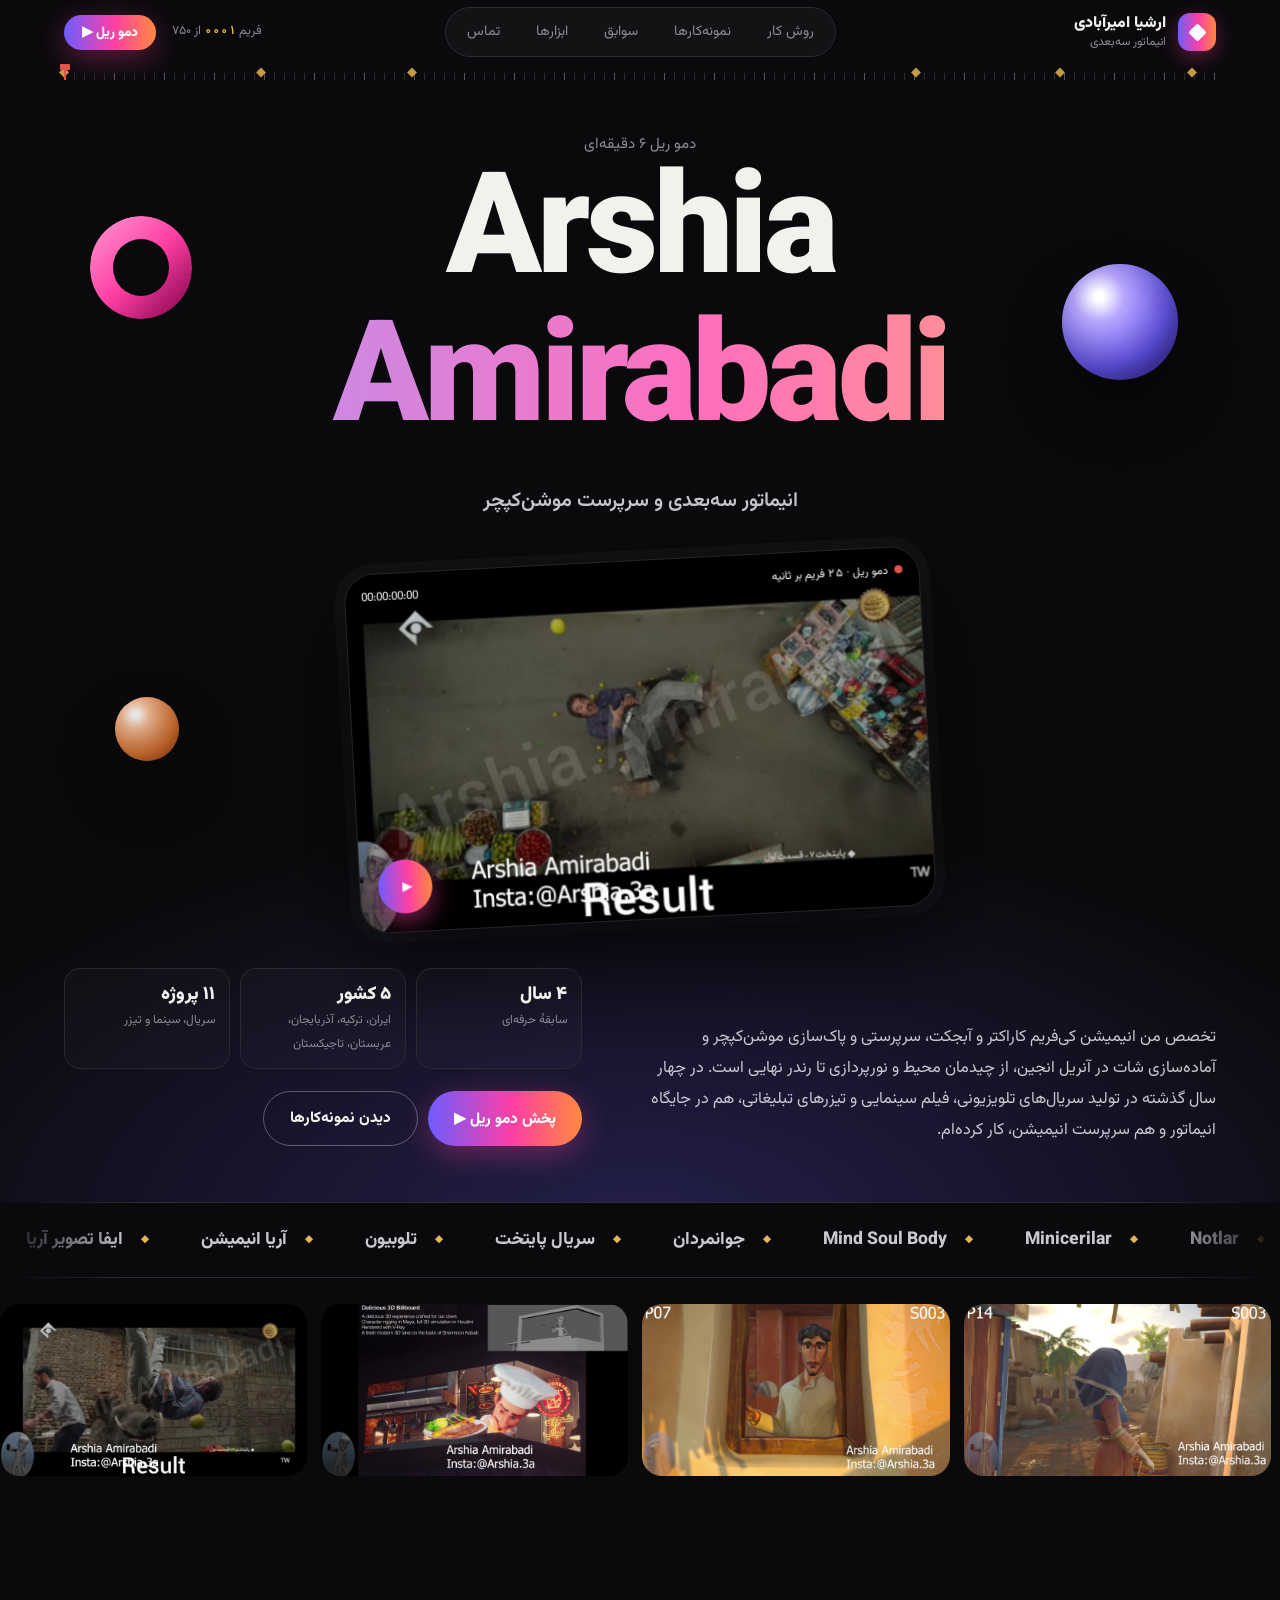
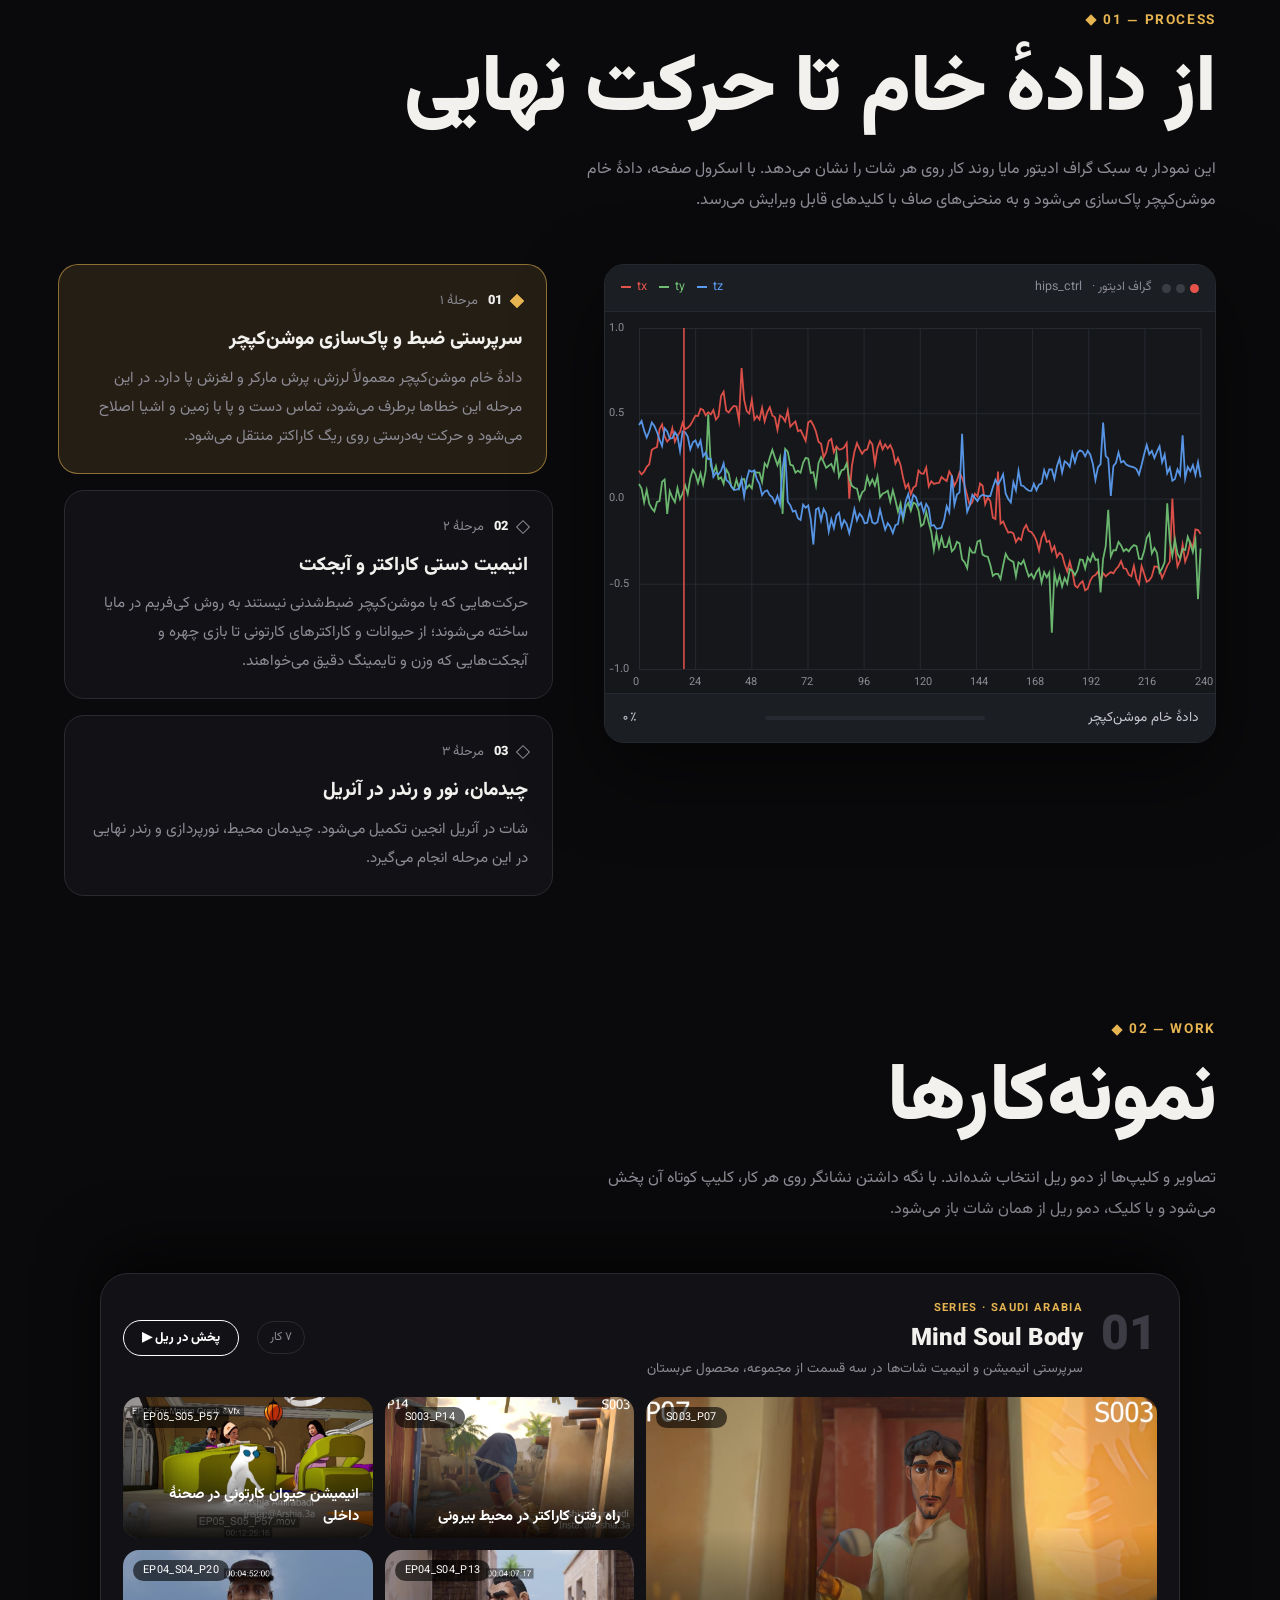
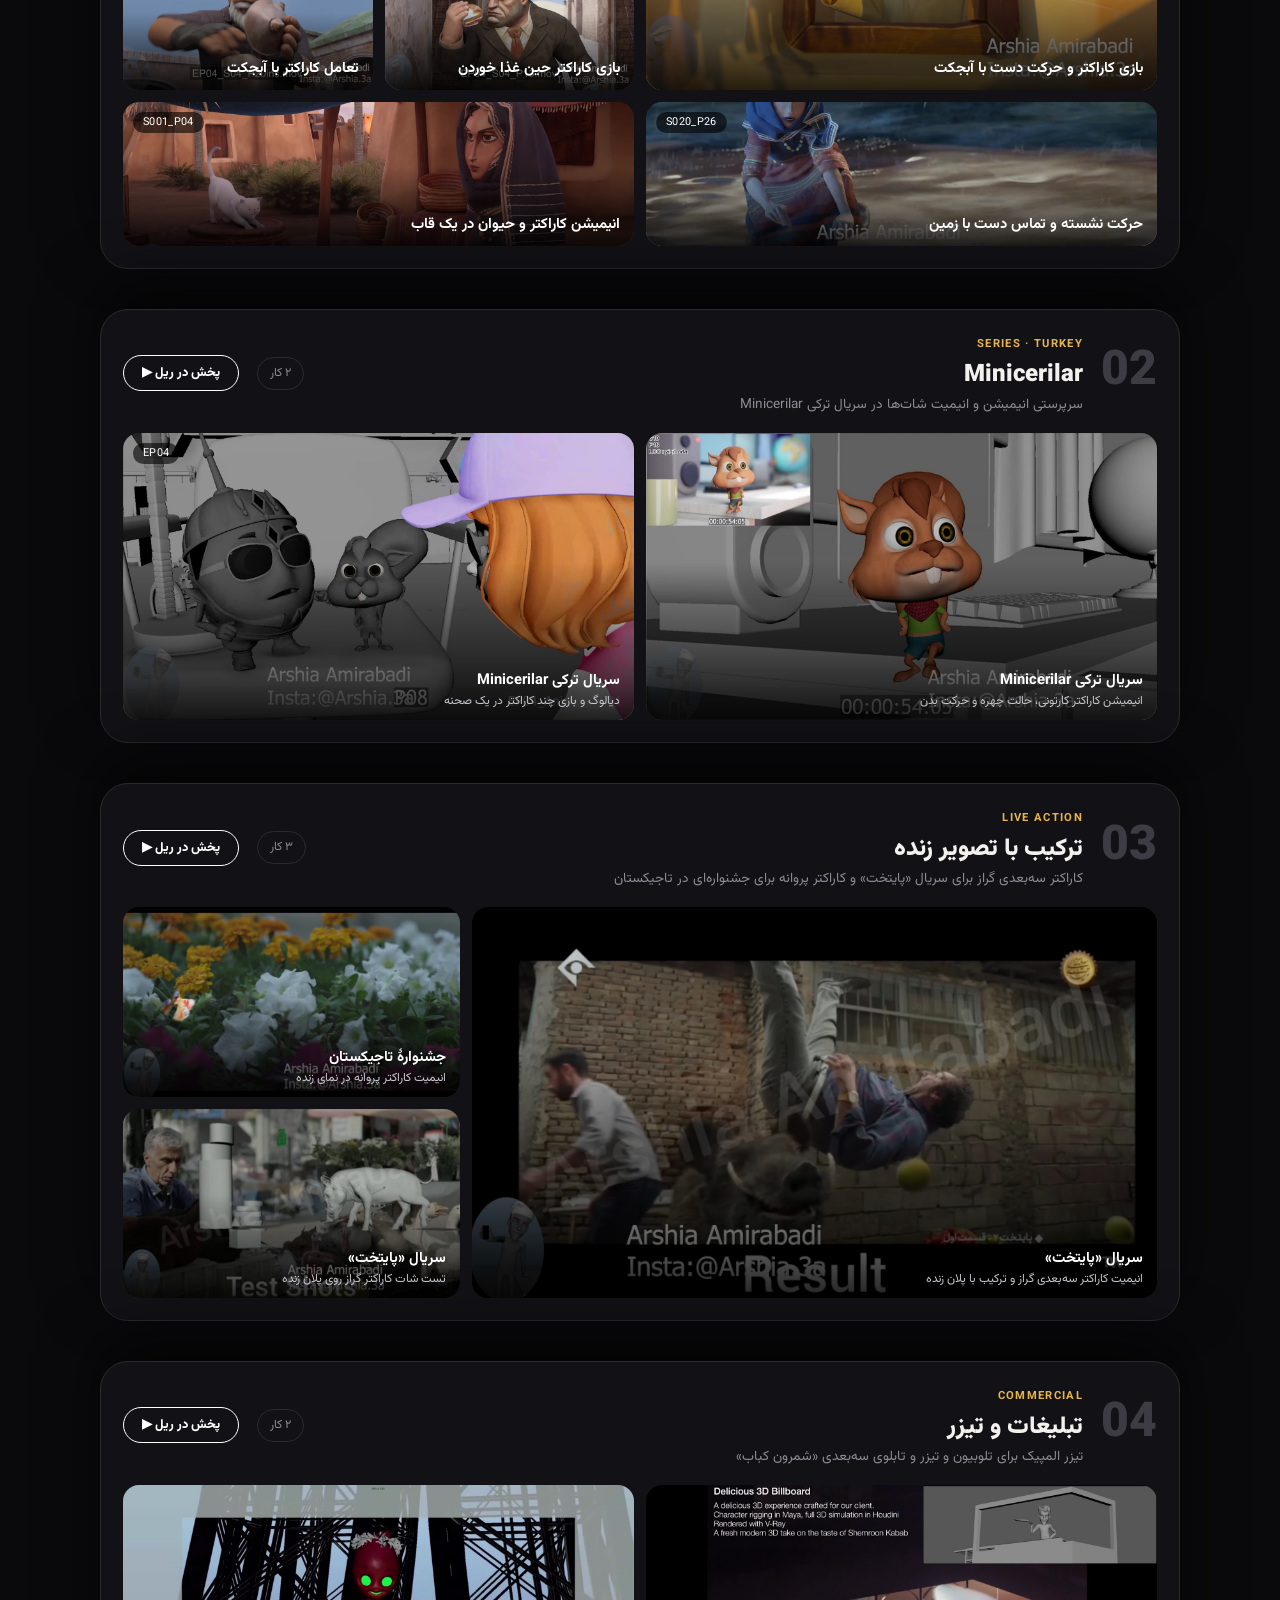
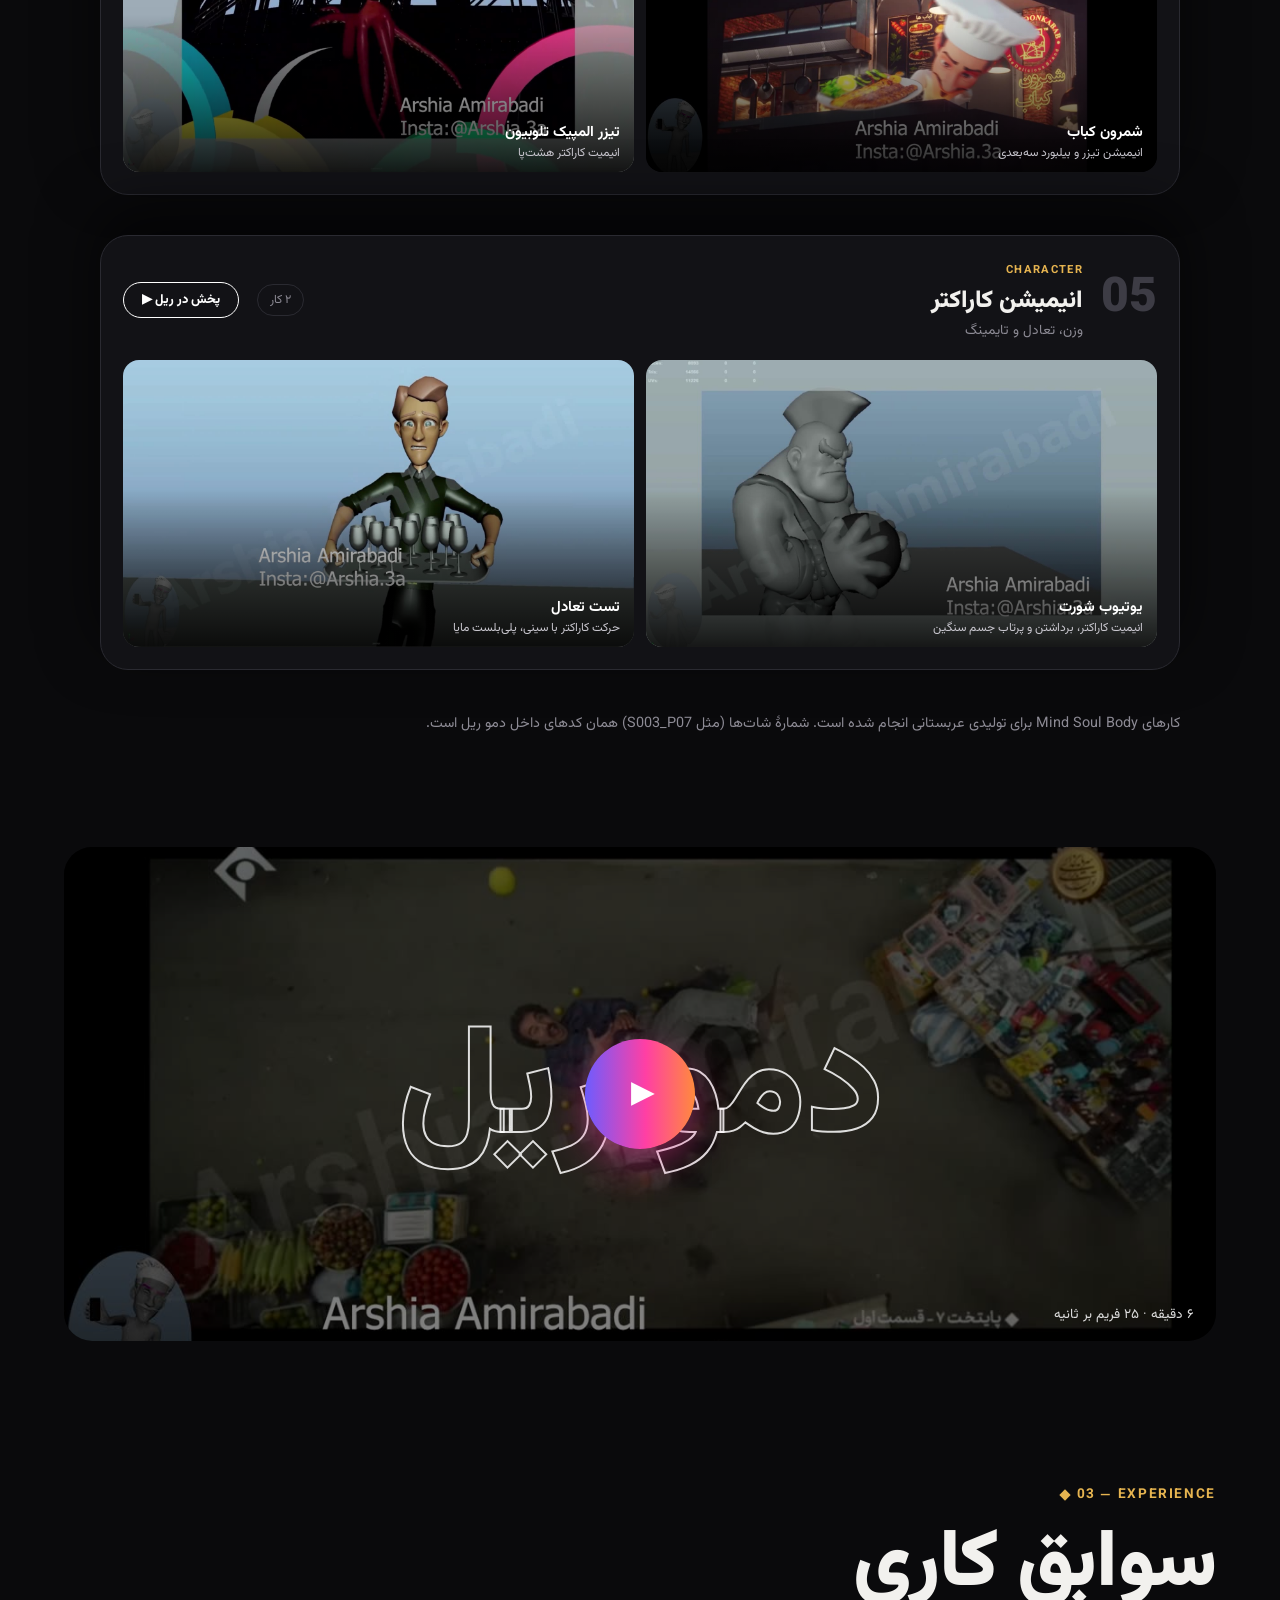
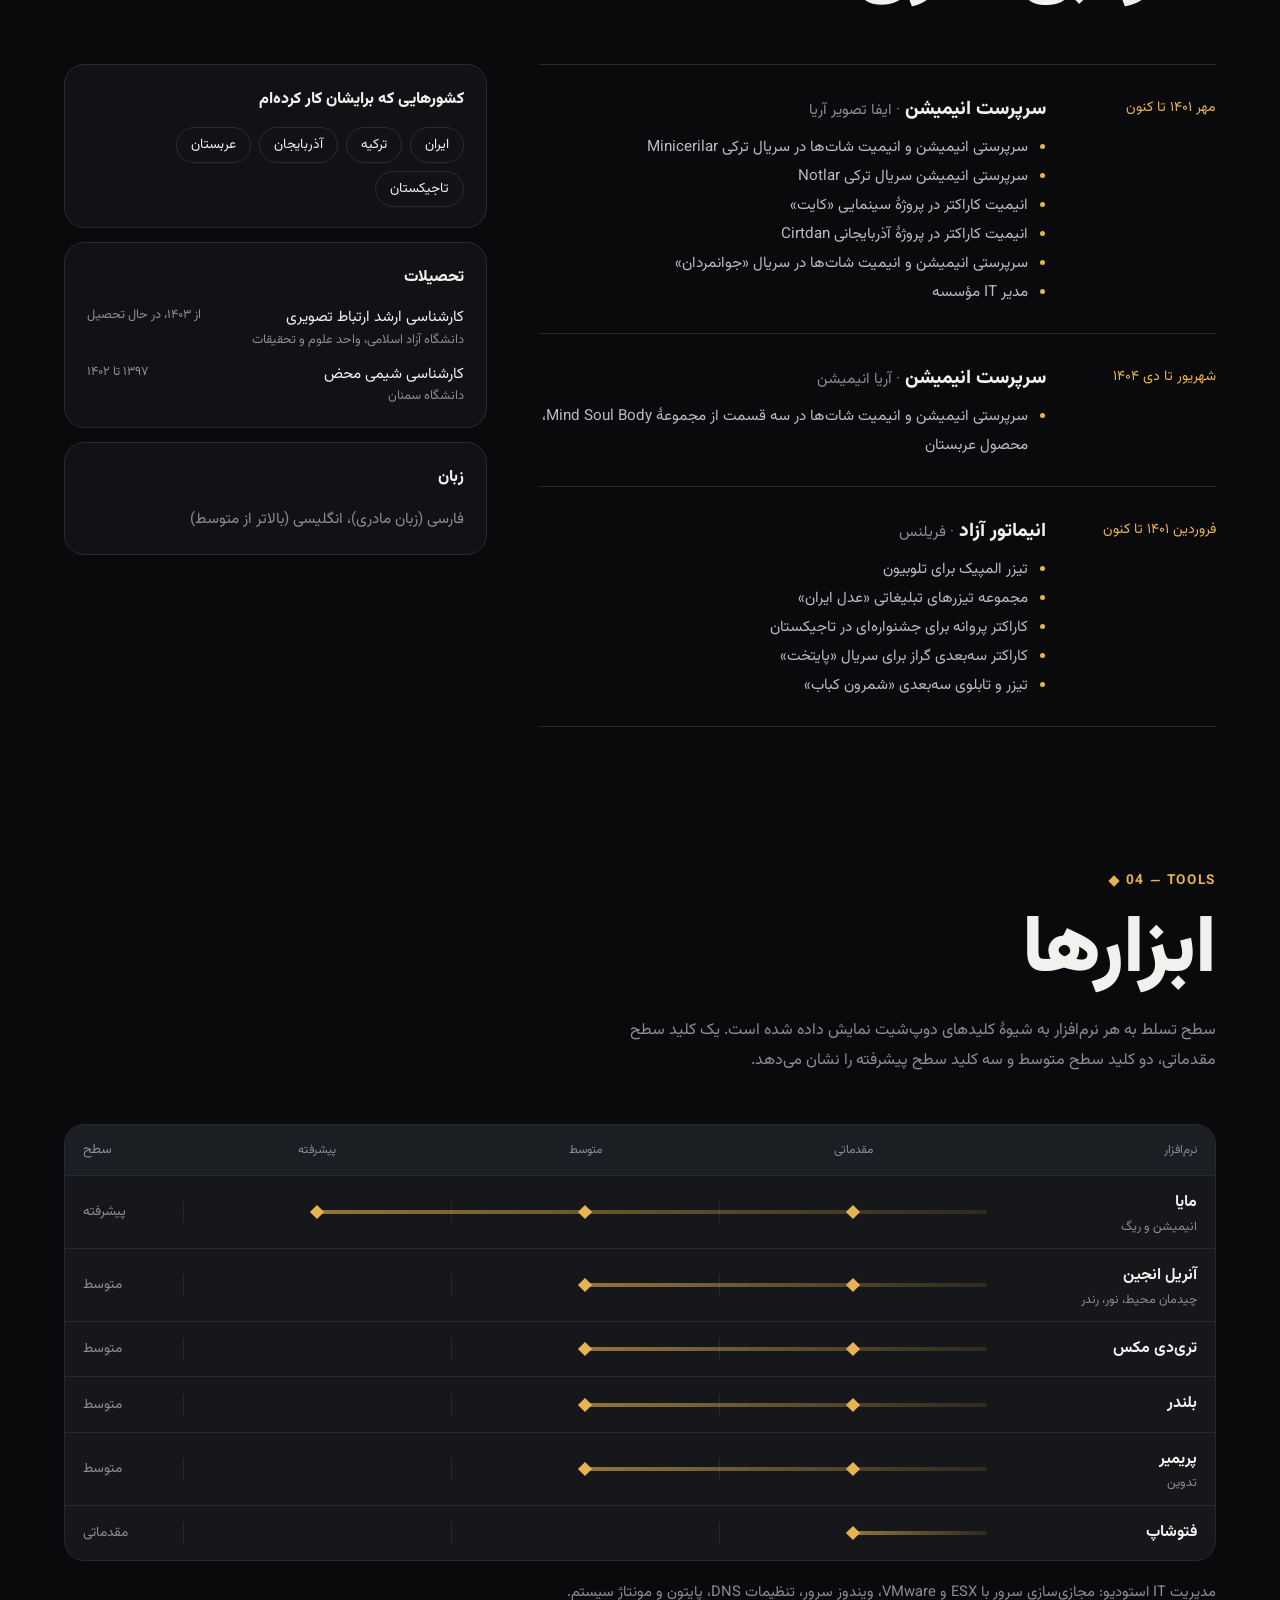
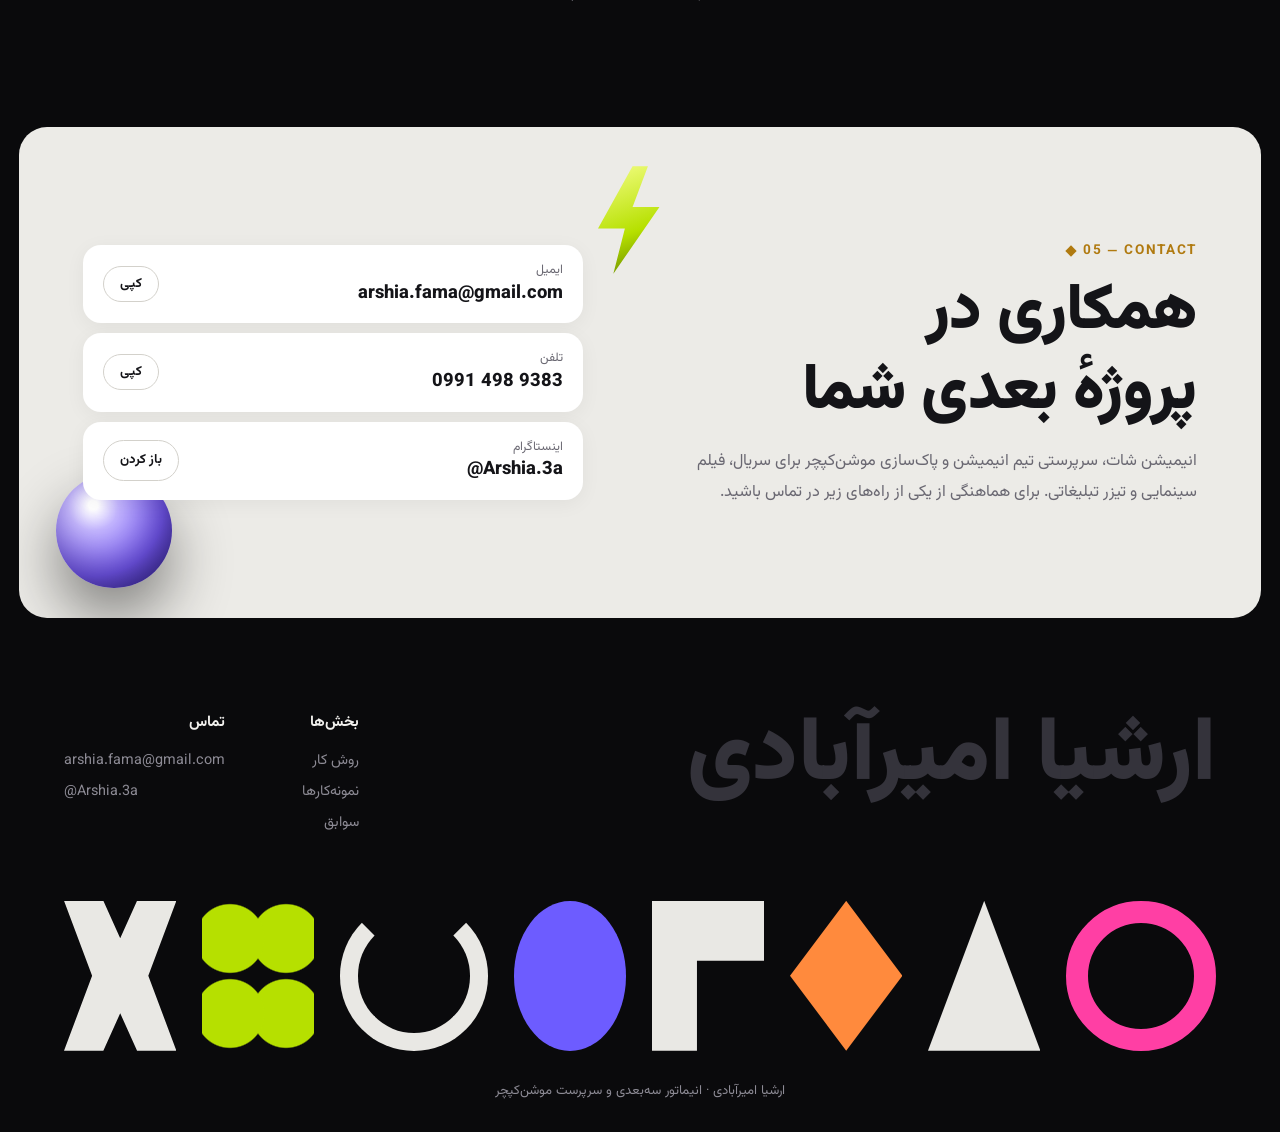
==== commit b9b46c3b: "Put footer name on one line Co-Authored-By: Claude Opus 5.5 <noreply@anthropic.com> Claude-Session: " ====
--- a/index.html
+++ b/index.html
@@ -252,7 +252,7 @@
   <!-- ============ FOOTER ============ -->
   <footer class="footer">
     <div class="foot-top">
-      <div class="foot-name">ارشیا<br>امیرآبادی</div>
+      <div class="foot-name">ارشیا امیرآبادی</div>
       <div class="foot-links">
         <div>
           <h4>بخش‌ها</h4>
--- a/style.css
+++ b/style.css
@@ -628,7 +628,7 @@
 /* ================= footer ================= */
 .footer { padding: 90px var(--pad) 28px; overflow: hidden; }
 .foot-top { display: flex; justify-content: space-between; align-items: flex-start; gap: 40px; flex-wrap: wrap; }
-.foot-name { font-weight: 900; font-size: clamp(3rem, 9vw, 7.5rem); line-height: 1.05; color: #34333b; }
+.foot-name { font-weight: 900; font-size: clamp(2.2rem, 7vw, 6rem); line-height: 1.1; color: #34333b; white-space: nowrap; }
 .foot-links { display: flex; gap: clamp(32px, 6vw, 90px); }
 .foot-links div { display: flex; flex-direction: column; gap: 4px; font-size: 0.9rem; color: var(--muted); }
 .foot-links h4 { margin: 0 0 6px; color: var(--text); font-size: 0.95rem; }
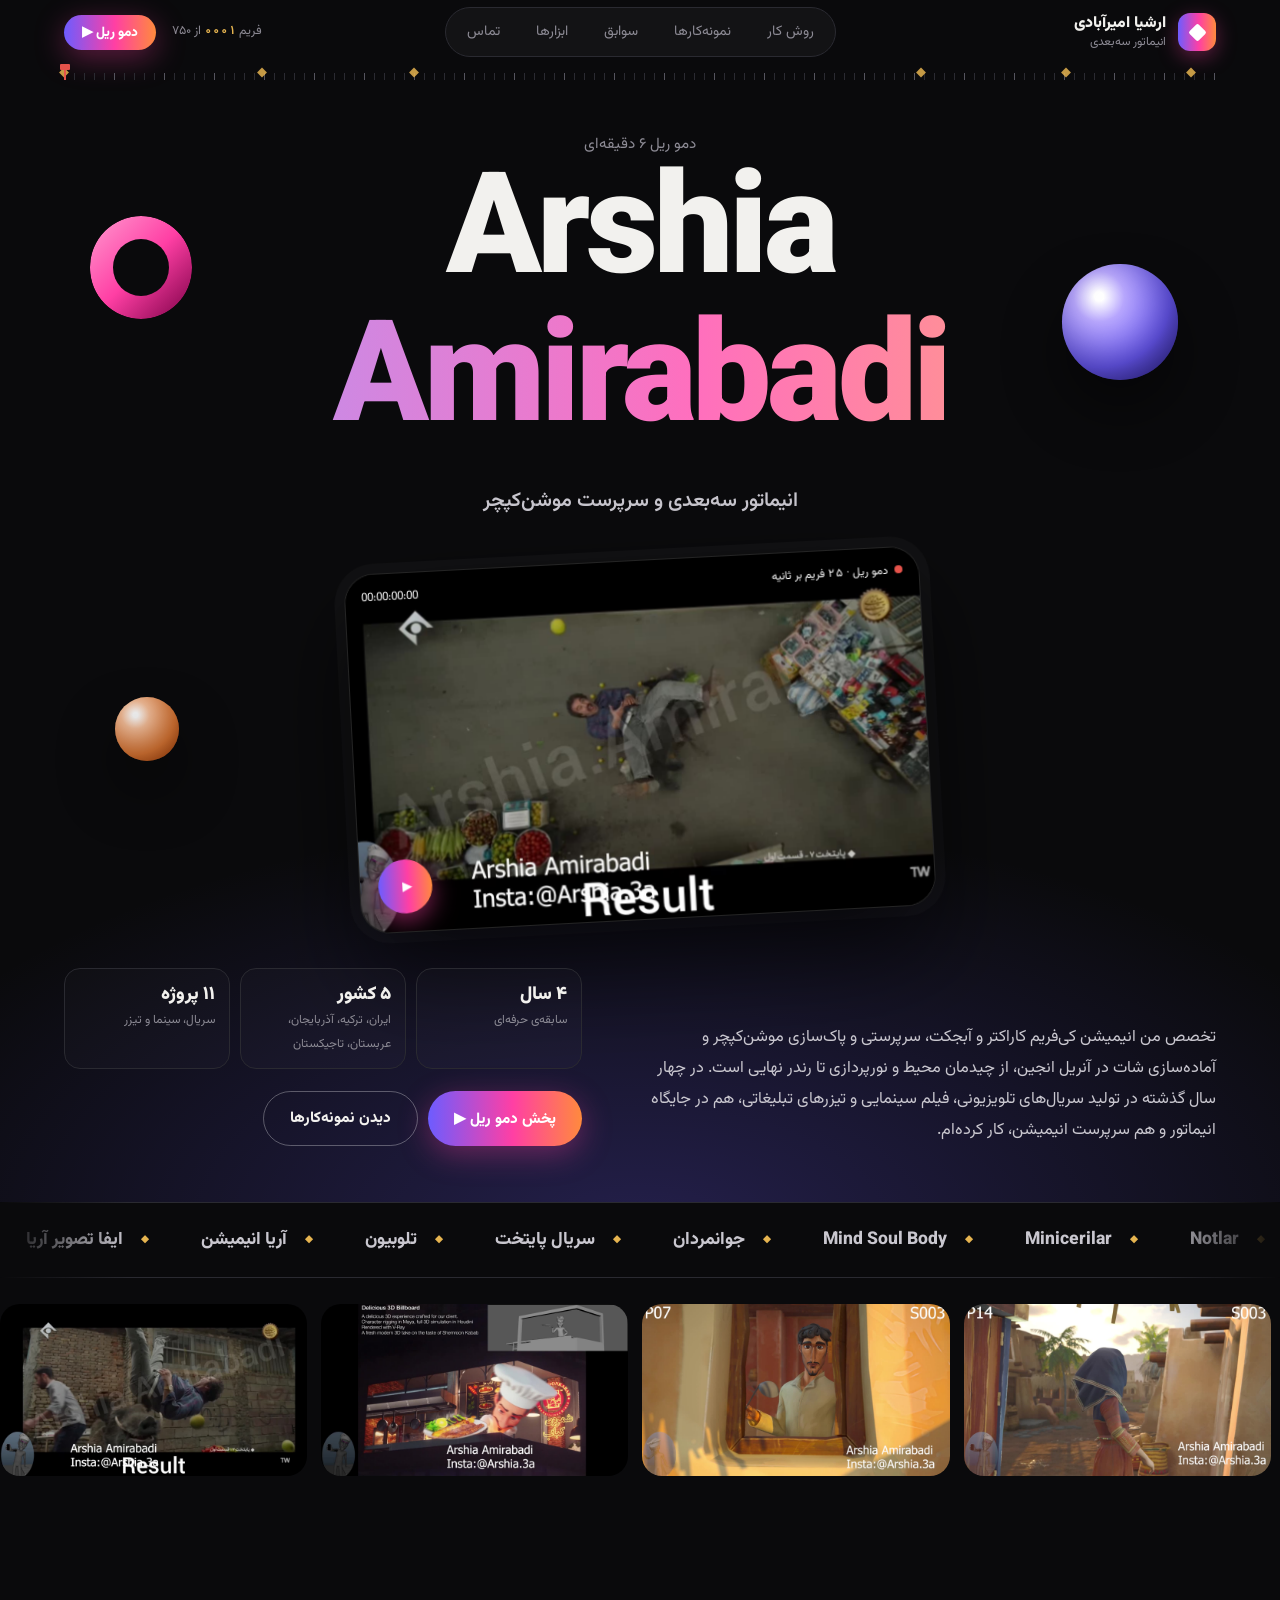
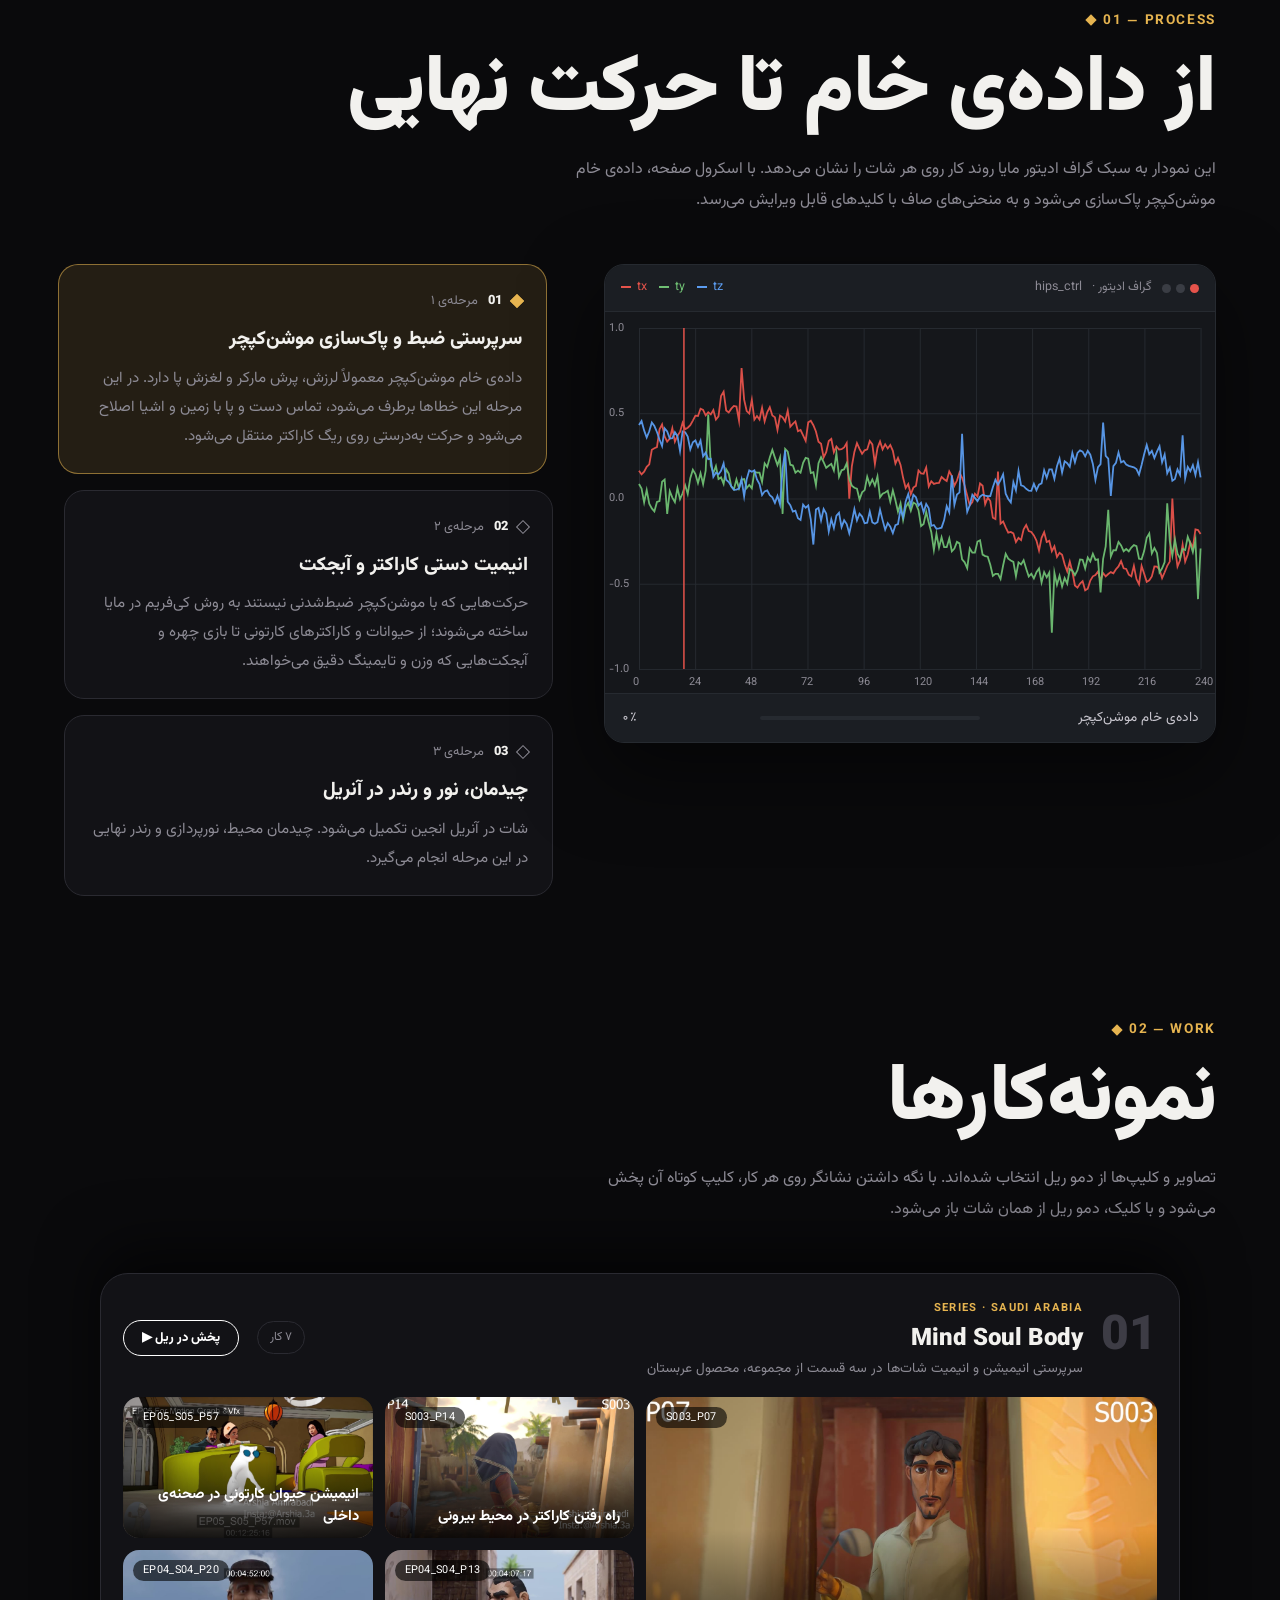
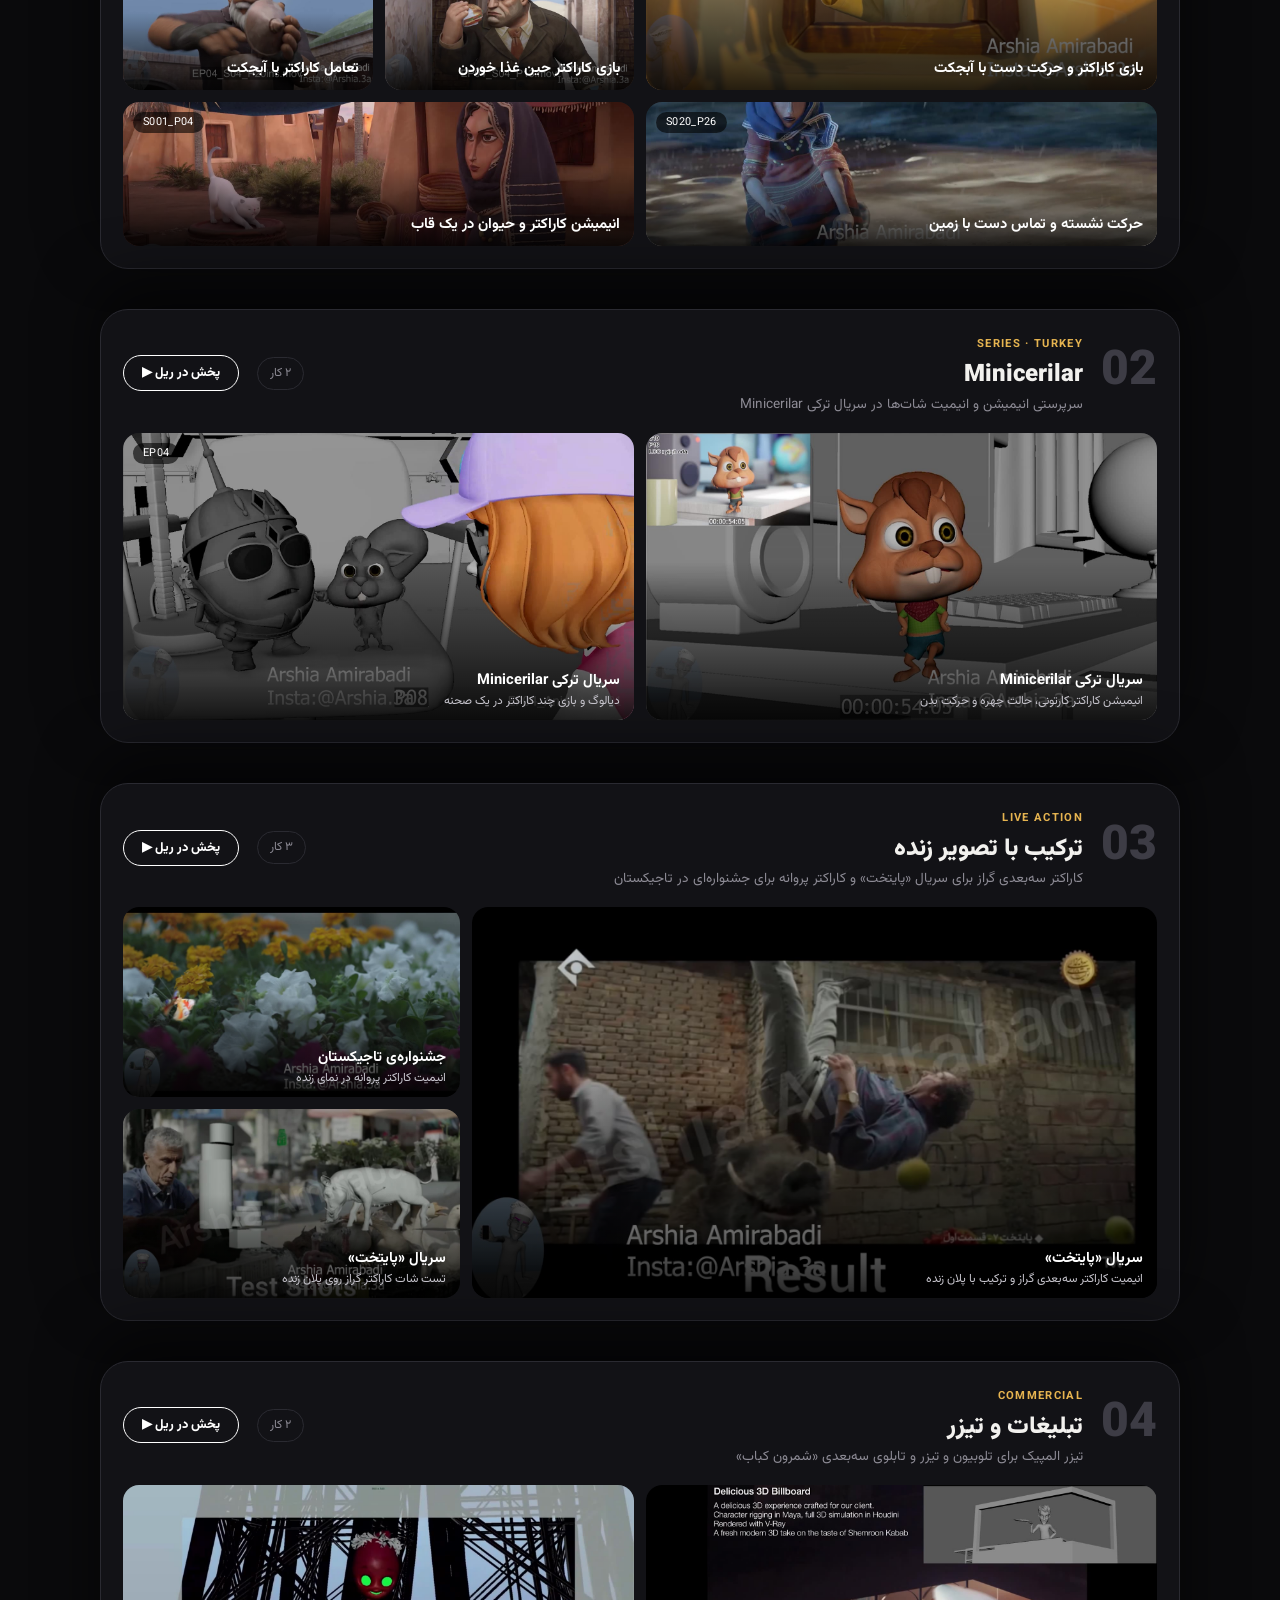
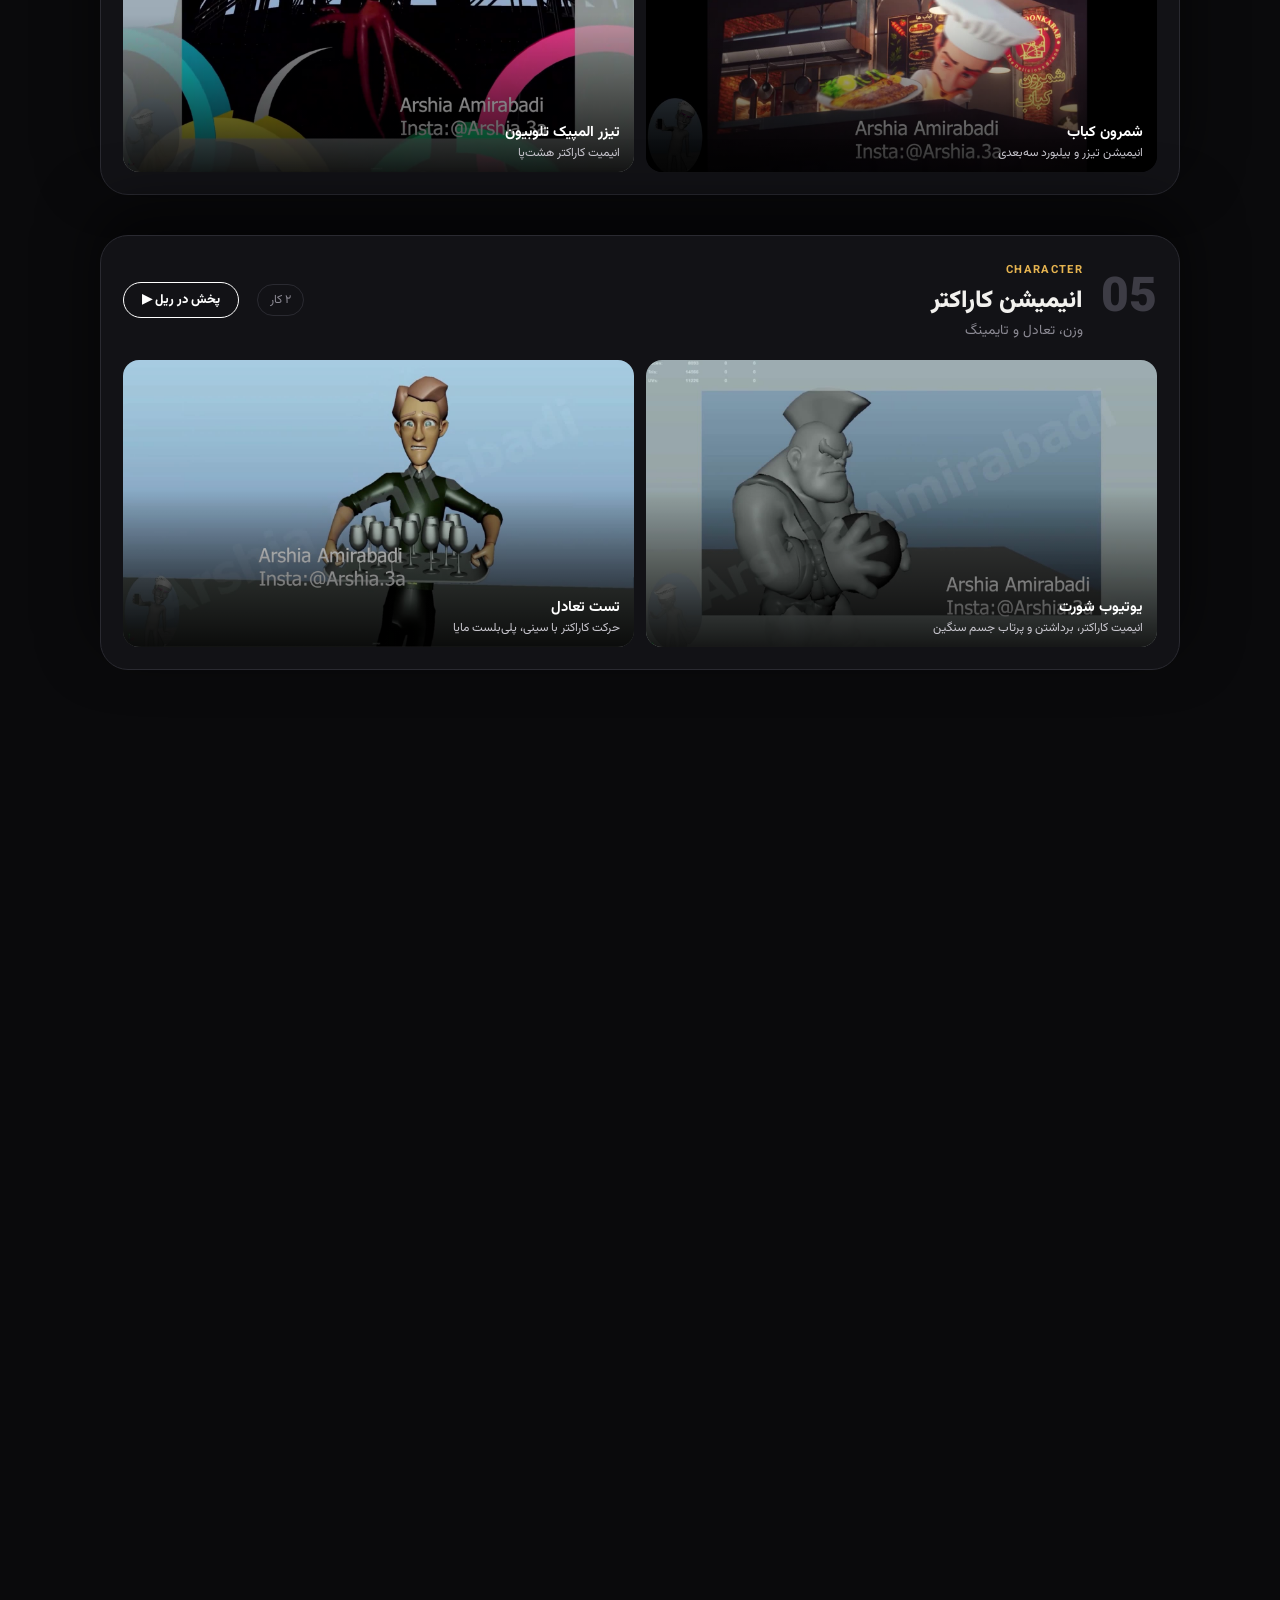
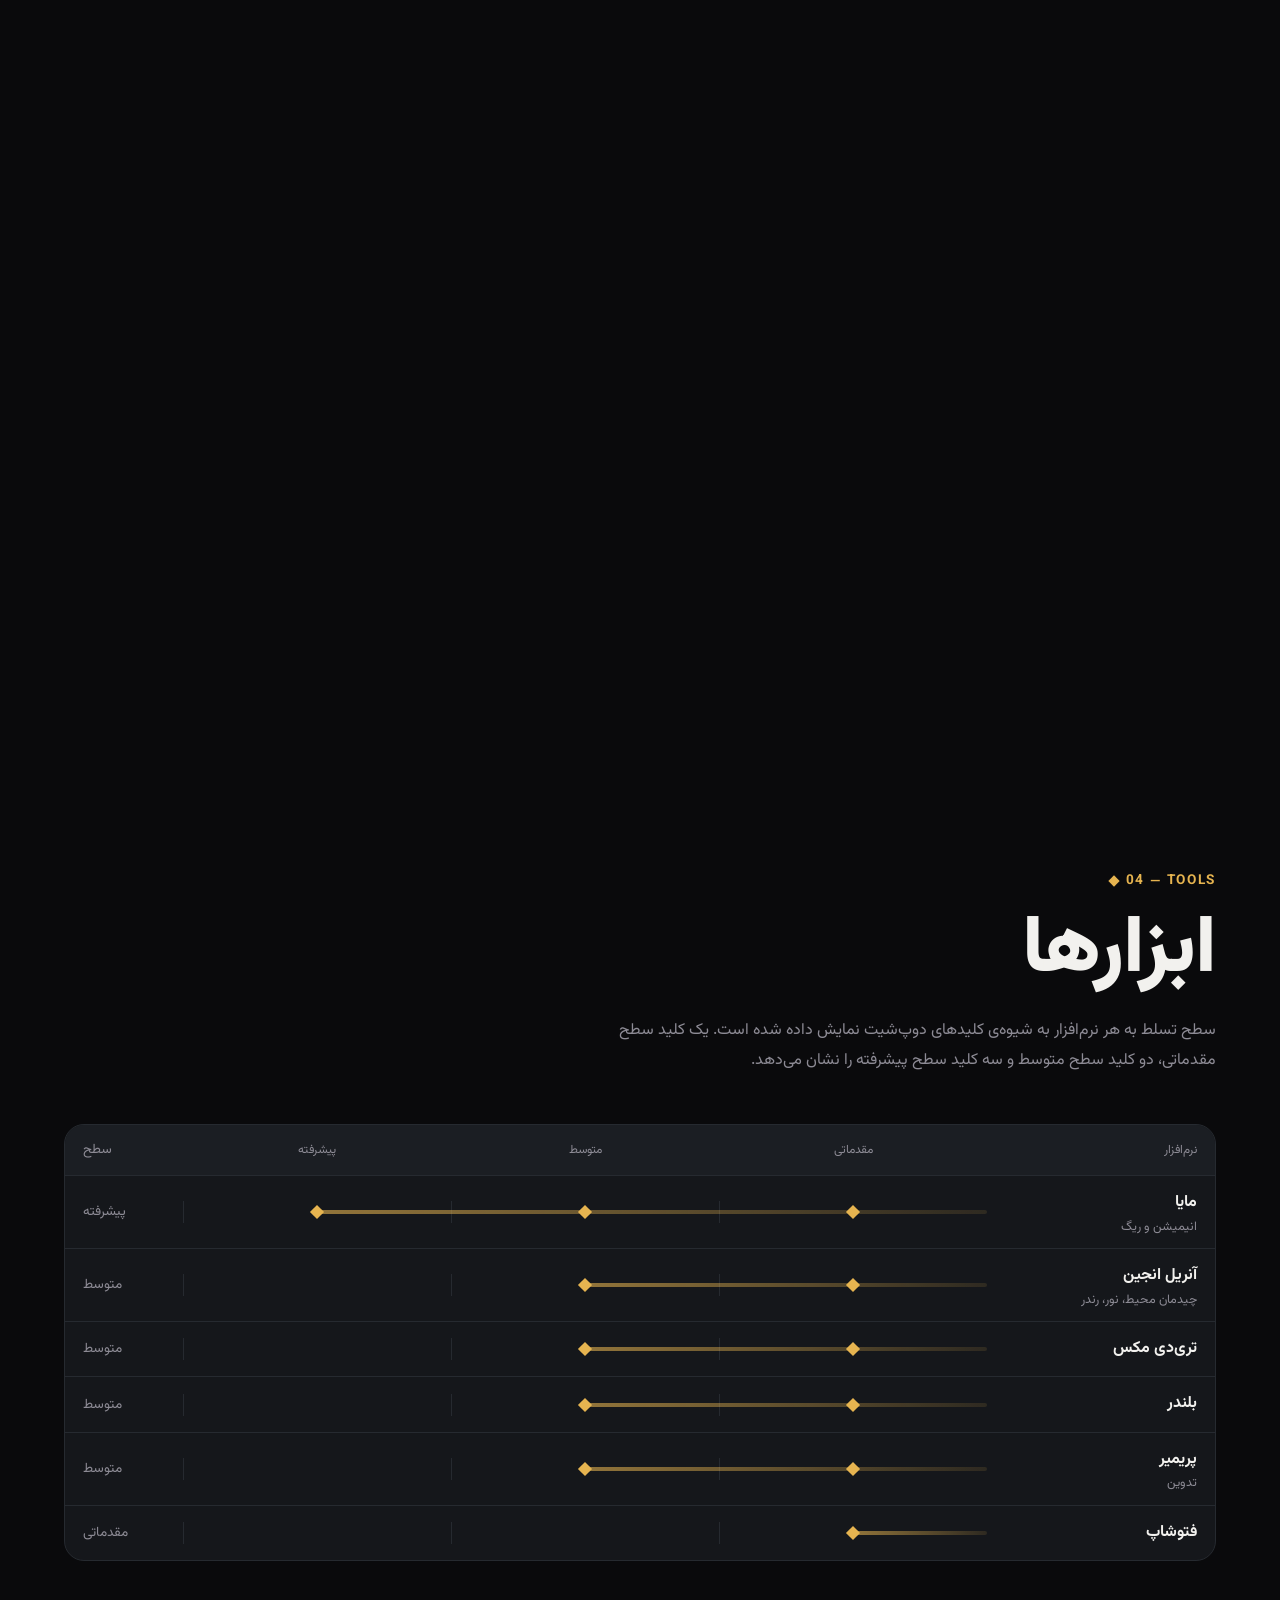
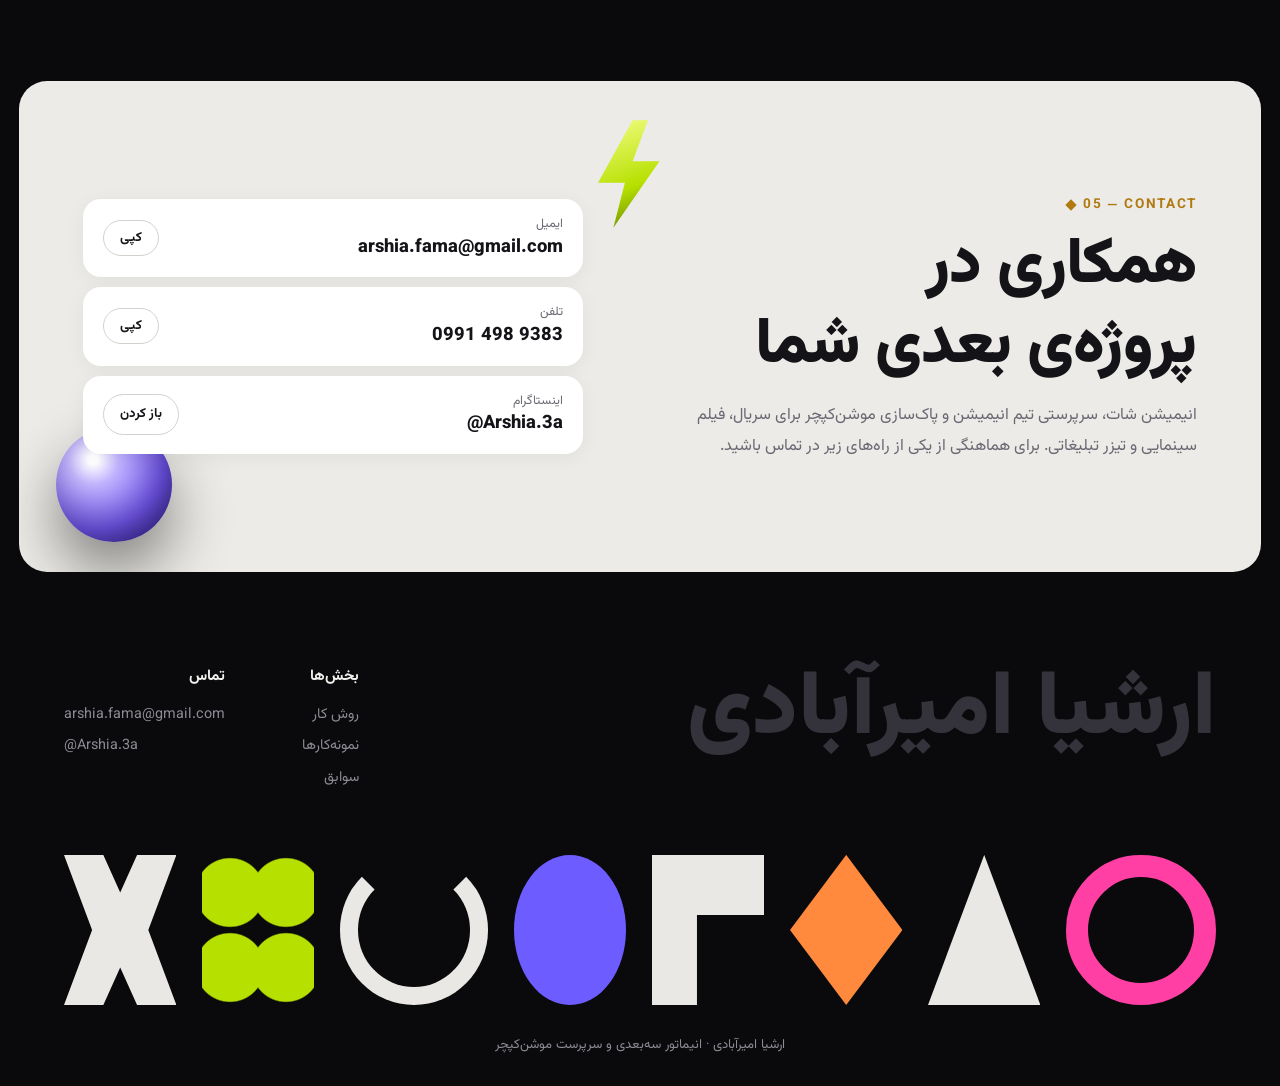
==== commit 26b77049: "Replace hamza-above with ZWNJ + ye and drop IT admin line Co-Authored-By: Claude Opus 5.5 <noreply@a" ====
--- a/index.html
+++ b/index.html
@@ -66,7 +66,7 @@
         <p class="lede">تخصص من انیمیشن کی‌فریم کاراکتر و آبجکت، سرپرستی و پاک‌سازی موشن‌کپچر و آماده‌سازی شات در آنریل انجین، از چیدمان محیط و نورپردازی تا رندر نهایی است. در چهار سال گذشته در تولید سریال‌های تلویزیونی، فیلم سینمایی و تیزرهای تبلیغاتی، هم در جایگاه انیماتور و هم سرپرست انیمیشن، کار کرده‌ام.</p>
         <div class="hero-side">
           <div class="facts">
-            <div><b>۴ سال</b><span>سابقهٔ حرفه‌ای</span></div>
+            <div><b>۴ سال</b><span>سابقه‌ی حرفه‌ای</span></div>
             <div><b>۵ کشور</b><span>ایران، ترکیه، آذربایجان، عربستان، تاجیکستان</span></div>
             <div><b>۱۱ پروژه</b><span>سریال، سینما و تیزر</span></div>
           </div>
@@ -90,8 +90,8 @@
     <section class="process" id="process">
       <div class="sh reveal">
         <span class="kicker" dir="ltr">01 — PROCESS</span>
-        <h2 class="display">از دادهٔ خام تا حرکت نهایی</h2>
-        <p class="sub">این نمودار به سبک گراف ادیتور مایا روند کار روی هر شات را نشان می‌دهد. با اسکرول صفحه، دادهٔ خام موشن‌کپچر پاک‌سازی می‌شود و به منحنی‌های صاف با کلیدهای قابل ویرایش می‌رسد.</p>
+        <h2 class="display">از داده‌ی خام تا حرکت نهایی</h2>
+        <p class="sub">این نمودار به سبک گراف ادیتور مایا روند کار روی هر شات را نشان می‌دهد. با اسکرول صفحه، داده‌ی خام موشن‌کپچر پاک‌سازی می‌شود و به منحنی‌های صاف با کلیدهای قابل ویرایش می‌رسد.</p>
       </div>
       <div class="ge" id="ge">
         <div class="ge-panel">
@@ -99,26 +99,26 @@
             <span class="ge-title"><i class="dots"><b></b><b></b><b></b></i>گراف ادیتور · <span dir="ltr">hips_ctrl</span></span>
             <span class="ax" dir="ltr"><span class="x">tx</span><span class="y">ty</span><span class="z">tz</span></span>
           </div>
-          <canvas id="graph" role="img" aria-label="نمودار حرکت که از دادهٔ لرزان به منحنی صاف تبدیل می‌شود"></canvas>
+          <canvas id="graph" role="img" aria-label="نمودار حرکت که از داده‌ی لرزان به منحنی صاف تبدیل می‌شود"></canvas>
           <div class="ge-foot">
-            <span id="geState">دادهٔ خام موشن‌کپچر</span>
+            <span id="geState">داده‌ی خام موشن‌کپچر</span>
             <div class="meter" aria-hidden="true"><i id="geMeter"></i></div>
             <span id="gePct">۰٪</span>
           </div>
         </div>
         <div class="steps">
           <article class="step" data-at="0">
-            <div class="k"><span dir="ltr">01</span> مرحلهٔ ۱</div>
+            <div class="k"><span dir="ltr">01</span> مرحله‌ی ۱</div>
             <h3>سرپرستی ضبط و پاک‌سازی موشن‌کپچر</h3>
-            <p>دادهٔ خام موشن‌کپچر معمولاً لرزش، پرش مارکر و لغزش پا دارد. در این مرحله این خطاها برطرف می‌شود، تماس دست و پا با زمین و اشیا اصلاح می‌شود و حرکت به‌درستی روی ریگ کاراکتر منتقل می‌شود.</p>
+            <p>داده‌ی خام موشن‌کپچر معمولاً لرزش، پرش مارکر و لغزش پا دارد. در این مرحله این خطاها برطرف می‌شود، تماس دست و پا با زمین و اشیا اصلاح می‌شود و حرکت به‌درستی روی ریگ کاراکتر منتقل می‌شود.</p>
           </article>
           <article class="step" data-at="0.4">
-            <div class="k"><span dir="ltr">02</span> مرحلهٔ ۲</div>
+            <div class="k"><span dir="ltr">02</span> مرحله‌ی ۲</div>
             <h3>انیمیت دستی کاراکتر و آبجکت</h3>
             <p>حرکت‌هایی که با موشن‌کپچر ضبط‌شدنی نیستند به روش کی‌فریم در مایا ساخته می‌شوند؛ از حیوانات و کاراکترهای کارتونی تا بازی چهره و آبجکت‌هایی که وزن و تایمینگ دقیق می‌خواهند.</p>
           </article>
           <article class="step" data-at="0.75">
-            <div class="k"><span dir="ltr">03</span> مرحلهٔ ۳</div>
+            <div class="k"><span dir="ltr">03</span> مرحله‌ی ۳</div>
             <h3>چیدمان، نور و رندر در آنریل</h3>
             <p>شات در آنریل انجین تکمیل می‌شود. چیدمان محیط، نورپردازی و رندر نهایی در این مرحله انجام می‌گیرد.</p>
           </article>
@@ -134,7 +134,7 @@
         <p class="sub">تصاویر و کلیپ‌ها از دمو ریل انتخاب شده‌اند. با نگه داشتن نشانگر روی هر کار، کلیپ کوتاه آن پخش می‌شود و با کلیک، دمو ریل از همان شات باز می‌شود.</p>
       </div>
       <div class="stack" id="stack"></div>
-      <p class="note reveal">کارهای Mind Soul Body برای تولیدی عربستانی انجام شده است. شمارهٔ شات‌ها (مثل S003_P07) همان کدهای داخل دمو ریل است.</p>
+      <p class="note reveal">کارهای Mind Soul Body برای تولیدی عربستانی انجام شده است. شماره‌ی شات‌ها (مثل S003_P07) همان کدهای داخل دمو ریل است.</p>
     </section>
 
     <!-- ============ REEL BANNER ============ -->
@@ -162,8 +162,8 @@
               <ul>
                 <li>سرپرستی انیمیشن و انیمیت شات‌ها در سریال ترکی Minicerilar</li>
                 <li>سرپرستی انیمیشن سریال ترکی Notlar</li>
-                <li>انیمیت کاراکتر در پروژهٔ سینمایی «کایت»</li>
-                <li>انیمیت کاراکتر در پروژهٔ آذربایجانی Cirtdan</li>
+                <li>انیمیت کاراکتر در پروژه‌ی سینمایی «کایت»</li>
+                <li>انیمیت کاراکتر در پروژه‌ی آذربایجانی Cirtdan</li>
                 <li>سرپرستی انیمیشن و انیمیت شات‌ها در سریال «جوانمردان»</li>
                 <li>مدیر IT مؤسسه</li>
               </ul>
@@ -173,7 +173,7 @@
             <span class="exp-when">شهریور تا دی ۱۴۰۴</span>
             <div>
               <h3>سرپرست انیمیشن <span>· آریا انیمیشن</span></h3>
-              <ul><li>سرپرستی انیمیشن و انیمیت شات‌ها در سه قسمت از مجموعهٔ Mind Soul Body، محصول عربستان</li></ul>
+              <ul><li>سرپرستی انیمیشن و انیمیت شات‌ها در سه قسمت از مجموعه‌ی Mind Soul Body، محصول عربستان</li></ul>
             </div>
           </div>
           <div class="exp reveal">
@@ -215,12 +215,11 @@
       <div class="sh reveal">
         <span class="kicker" dir="ltr">04 — TOOLS</span>
         <h2 class="display">ابزارها</h2>
-        <p class="sub">سطح تسلط به هر نرم‌افزار به شیوهٔ کلیدهای دوپ‌شیت نمایش داده شده است. یک کلید سطح مقدماتی، دو کلید سطح متوسط و سه کلید سطح پیشرفته را نشان می‌دهد.</p>
+        <p class="sub">سطح تسلط به هر نرم‌افزار به شیوه‌ی کلیدهای دوپ‌شیت نمایش داده شده است. یک کلید سطح مقدماتی، دو کلید سطح متوسط و سه کلید سطح پیشرفته را نشان می‌دهد.</p>
       </div>
       <div class="dope reveal" id="dope">
         <div class="dope-h"><div>نرم‌افزار</div><div class="lv"><span>مقدماتی</span><span>متوسط</span><span>پیشرفته</span></div><div class="lvl">سطح</div></div>
       </div>
-      <p class="it reveal">مدیریت IT استودیو: مجازی‌سازی سرور با ESX و VMware، ویندوز سرور، تنظیمات DNS، پایتون و مونتاژ سیستم.</p>
     </section>
 
     <!-- ============ CONTACT ============ -->
@@ -229,7 +228,7 @@
       <span class="bolt float c2"></span>
       <div class="contact-head reveal">
         <span class="kicker dark" dir="ltr">05 — CONTACT</span>
-        <h2 class="display">همکاری در پروژهٔ بعدی شما</h2>
+        <h2 class="display">همکاری در پروژه‌ی بعدی شما</h2>
         <p>انیمیشن شات، سرپرستی تیم انیمیشن و پاک‌سازی موشن‌کپچر برای سریال، فیلم سینمایی و تیزر تبلیغاتی. برای هماهنگی از یکی از راه‌های زیر در تماس باشید.</p>
       </div>
       <div class="clist reveal">
--- a/style.css
+++ b/style.css
@@ -570,7 +570,6 @@
 .track i { position: absolute; top: 6px; width: 10px; height: 10px; background: var(--key); transform: translateX(50%) rotate(45deg); opacity: 0; transition: opacity 0.3s 0.6s; }
 .dope.go .track i { opacity: 1; }
 .lvl { font-size: 0.85rem; color: var(--muted); text-align: left; }
-.it { max-width: 1160px; margin: 18px auto 0; color: var(--muted); font-size: 0.92rem; }
 
 /* ================= contact ================= */
 .light { position: relative; background: var(--light); color: var(--light-text); border-radius: var(--radius); margin: 0 clamp(8px, 1.5vw, 20px); }
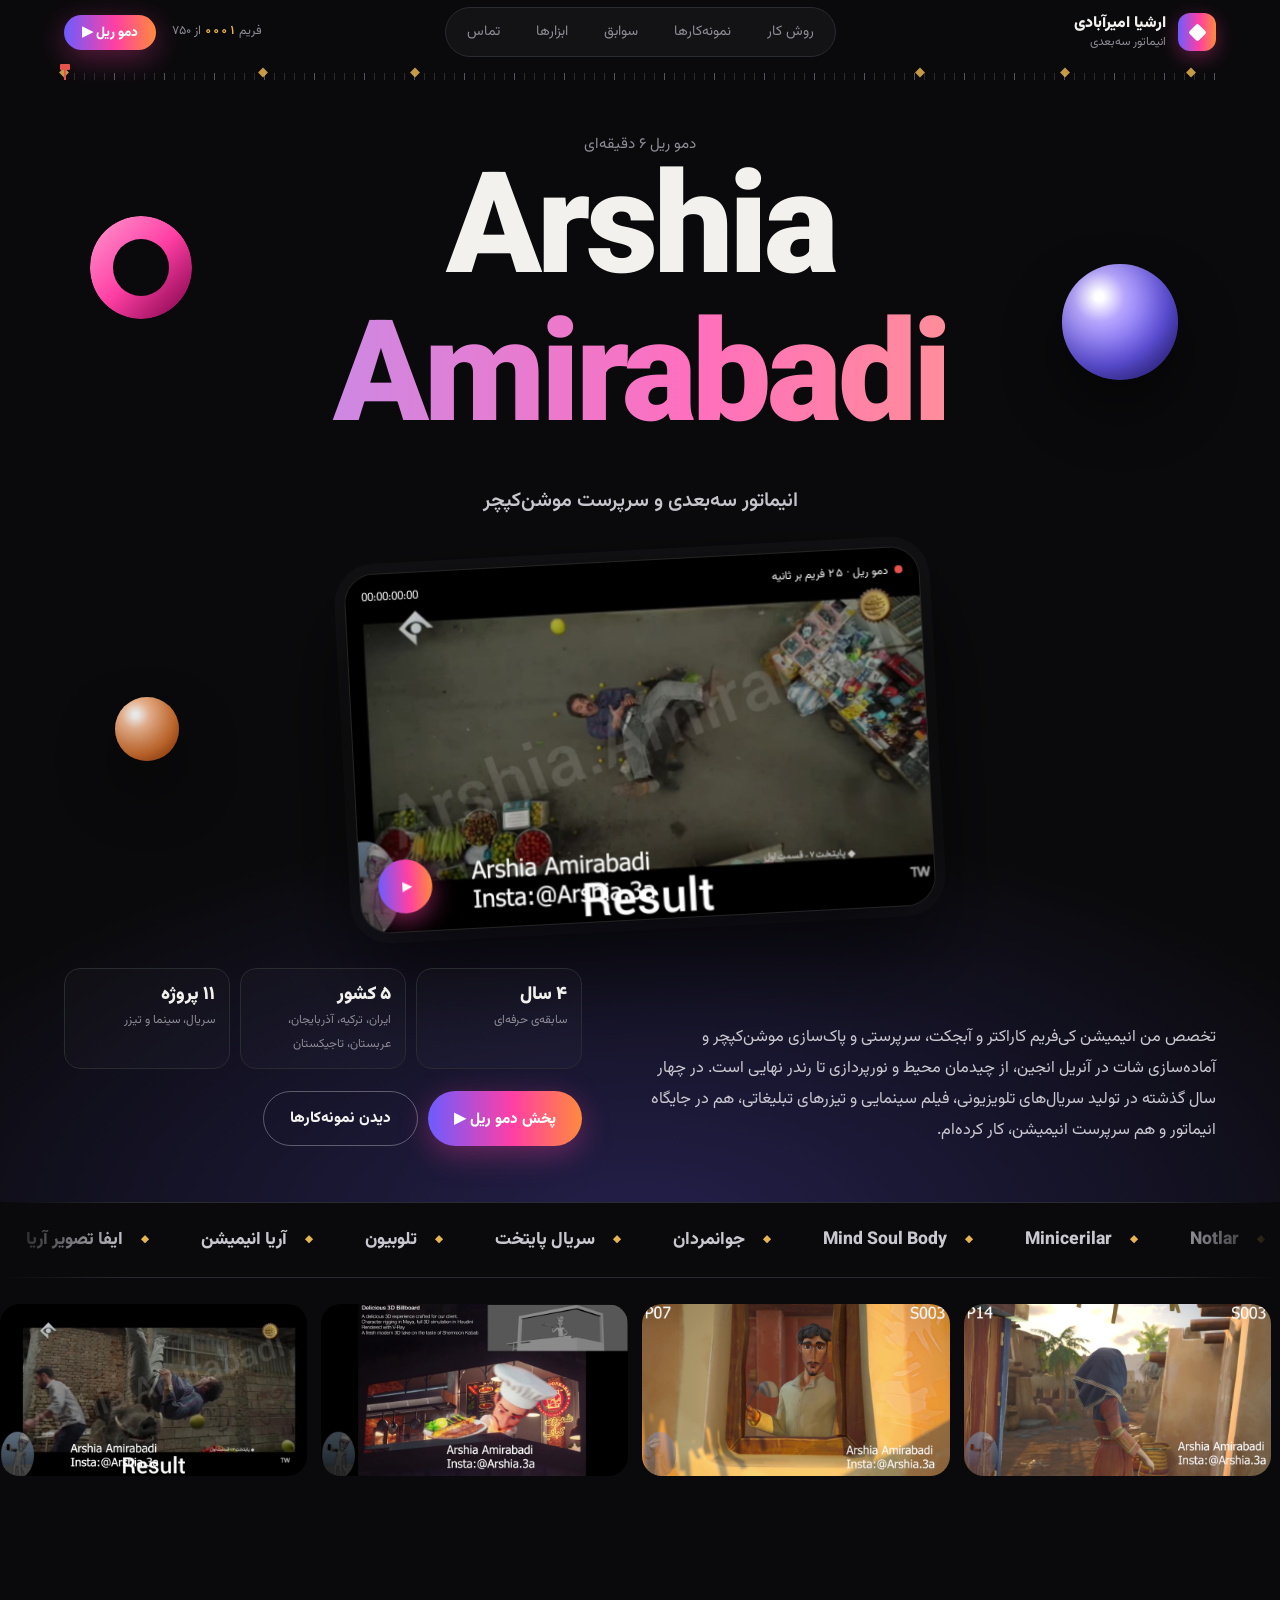
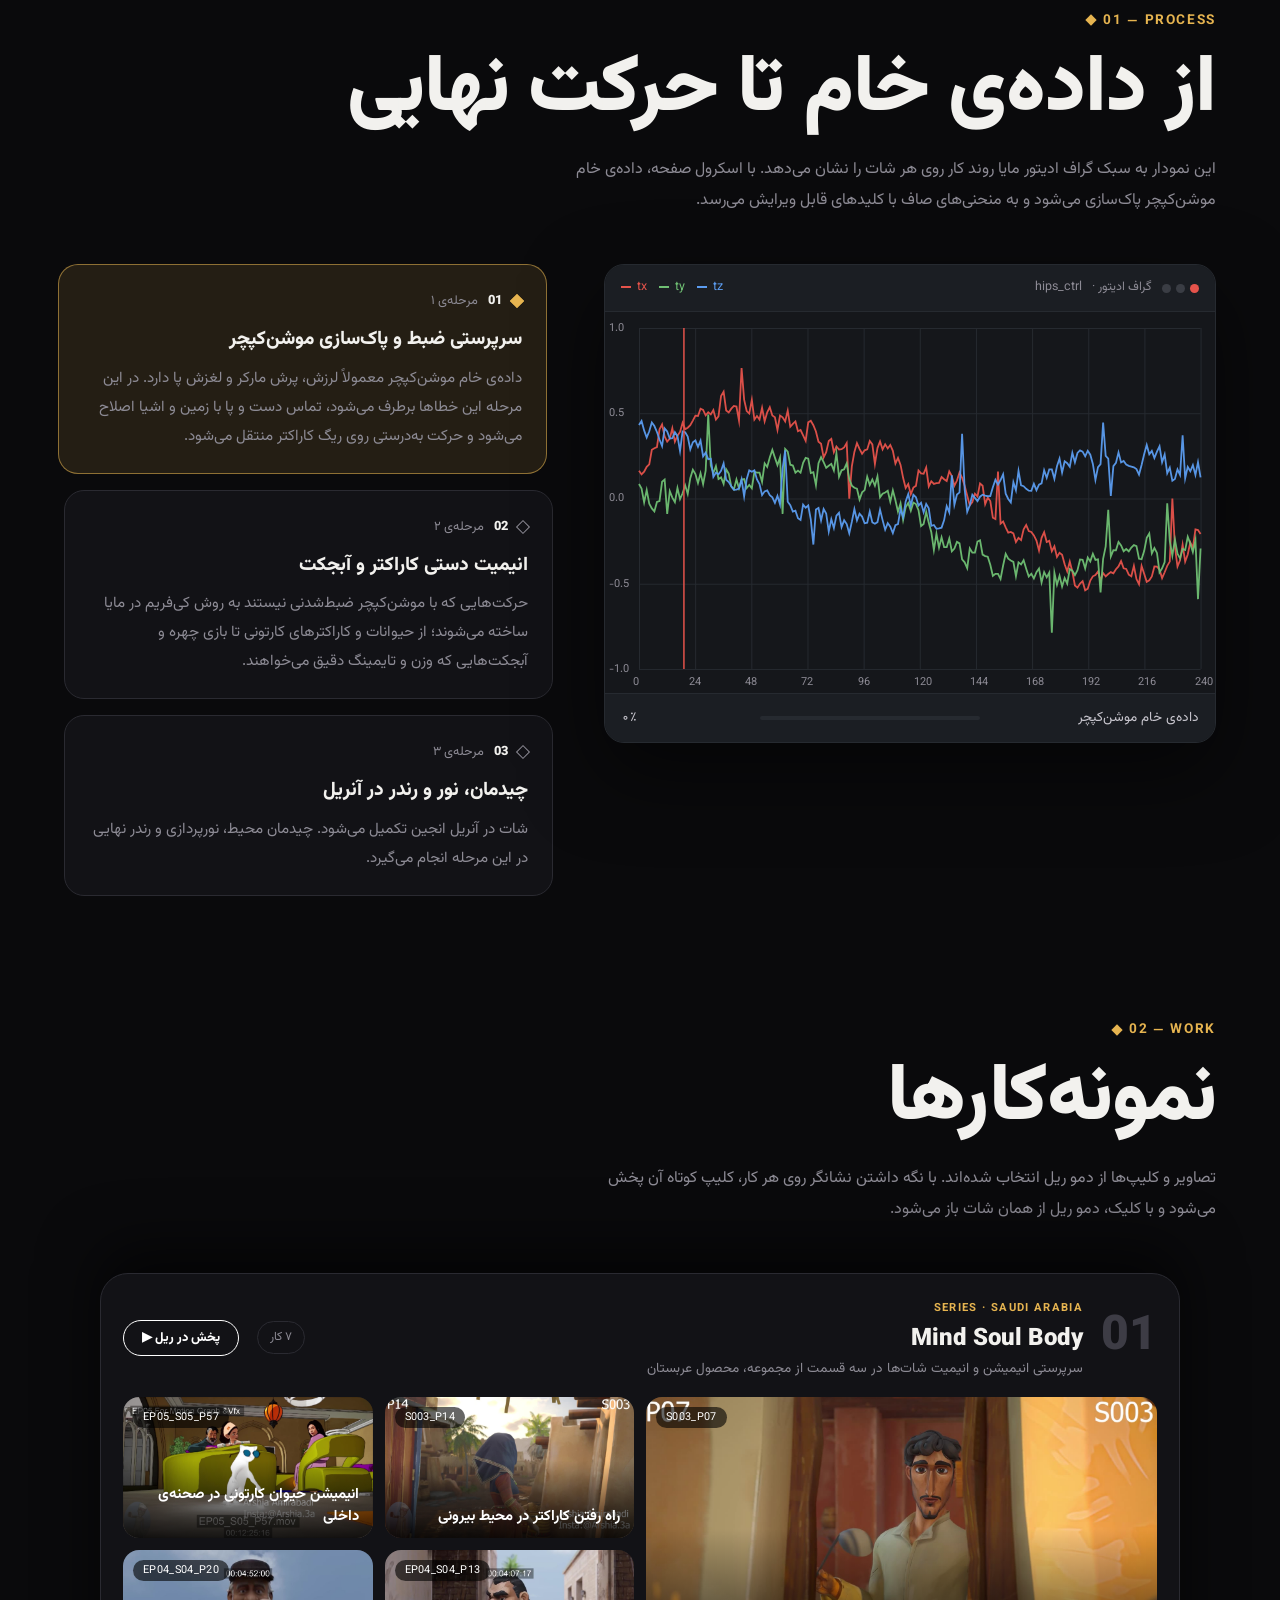
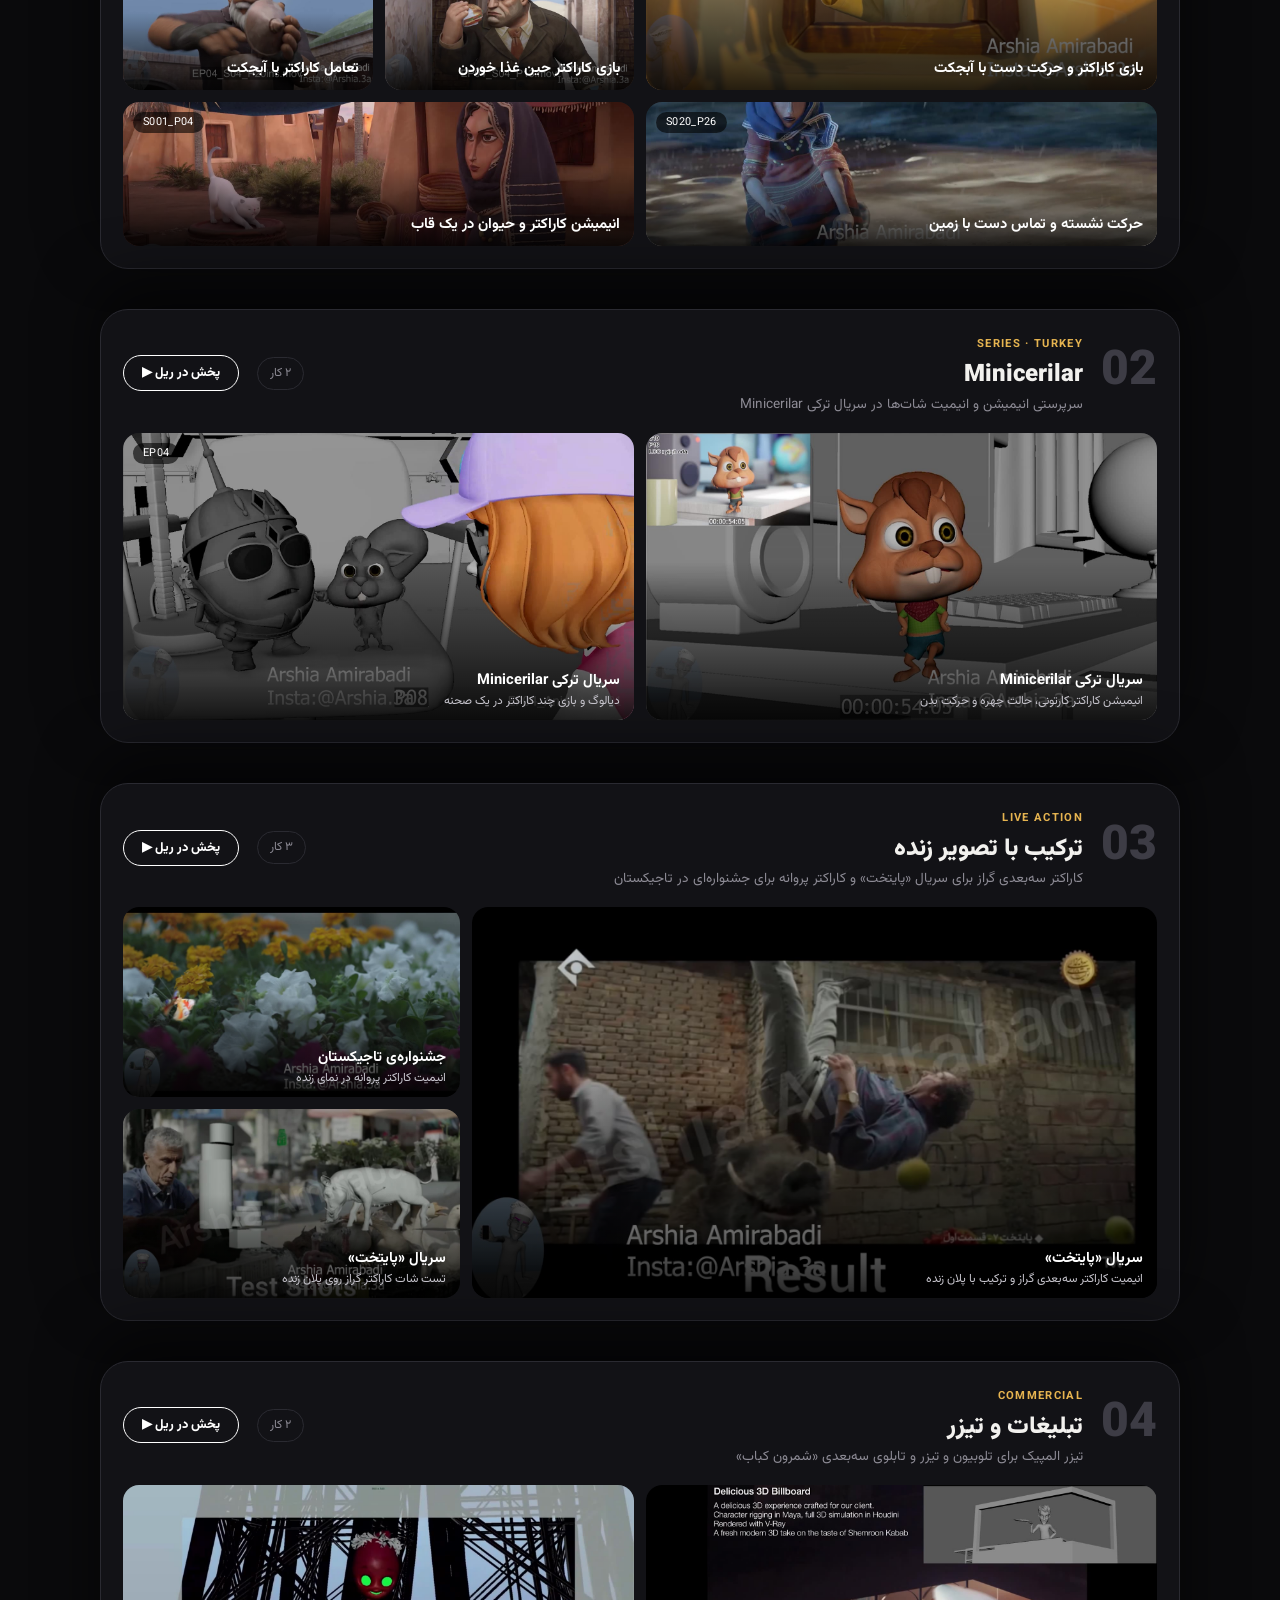
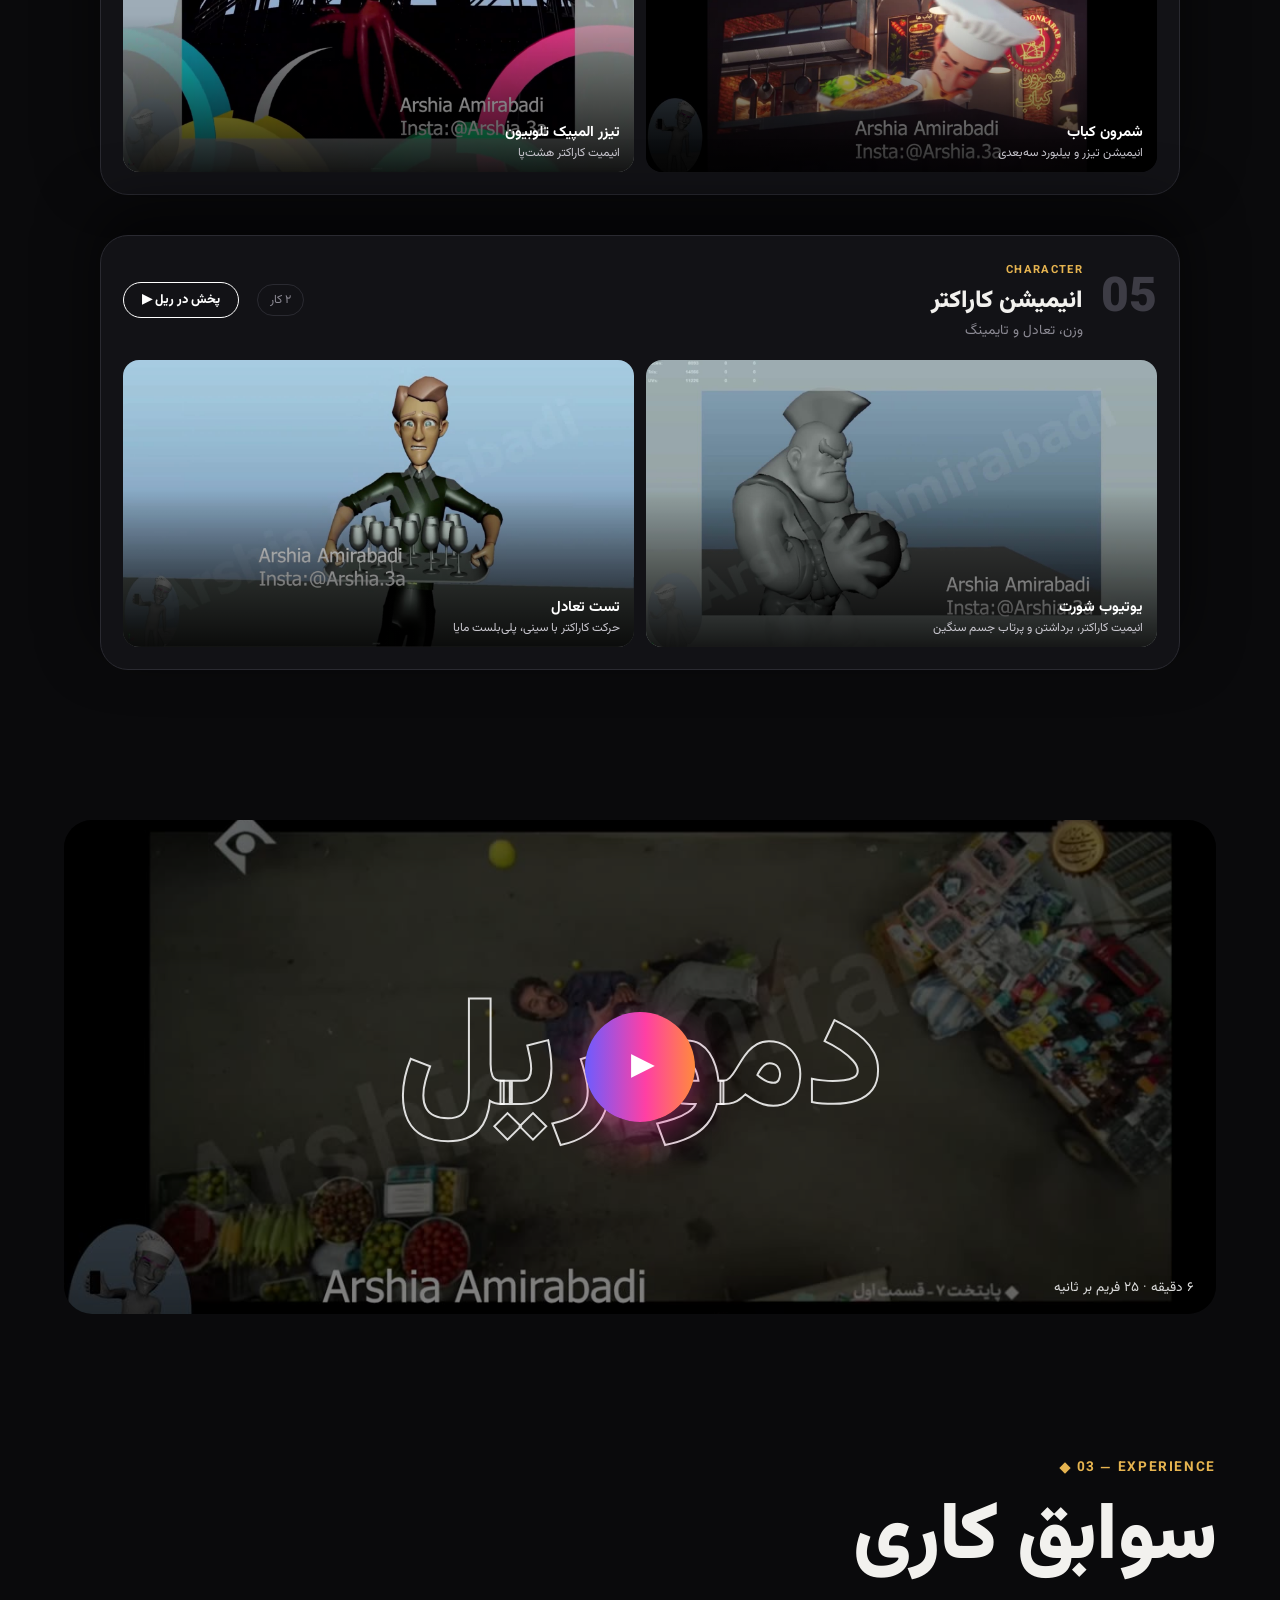
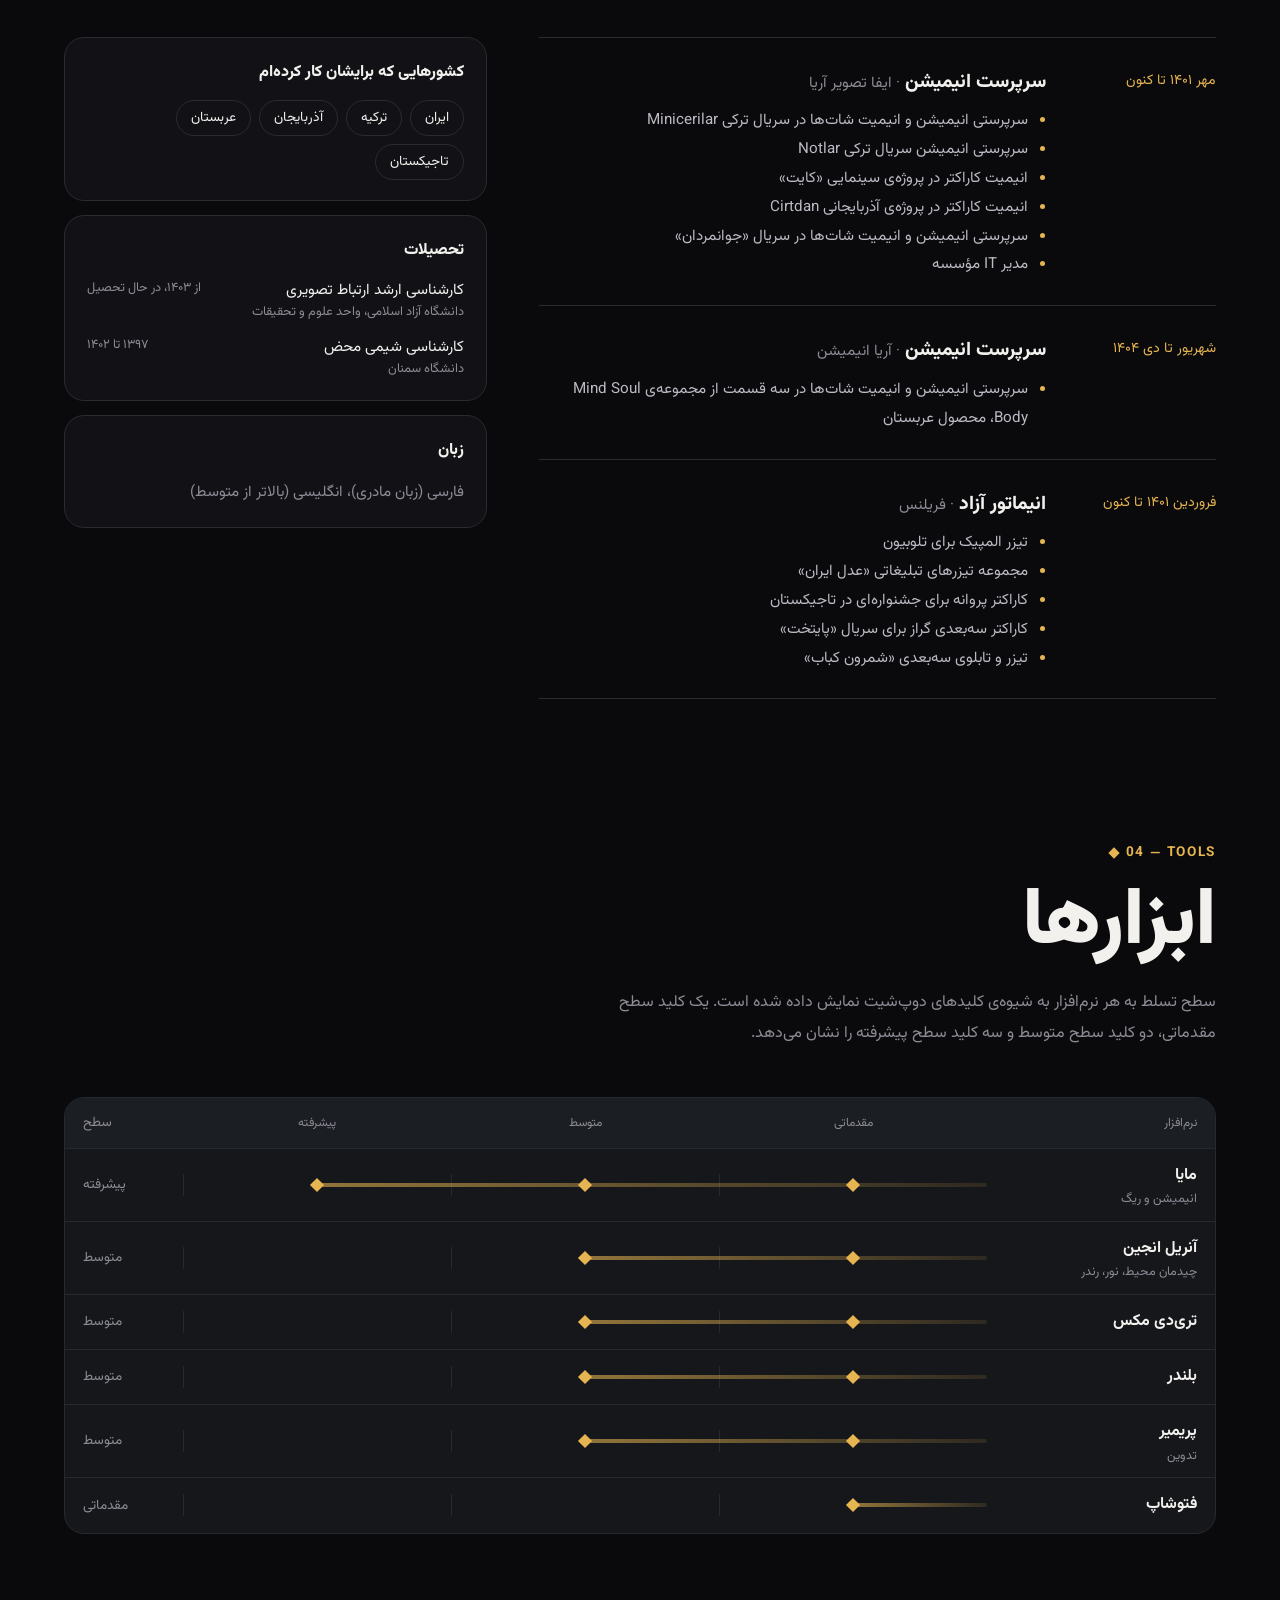
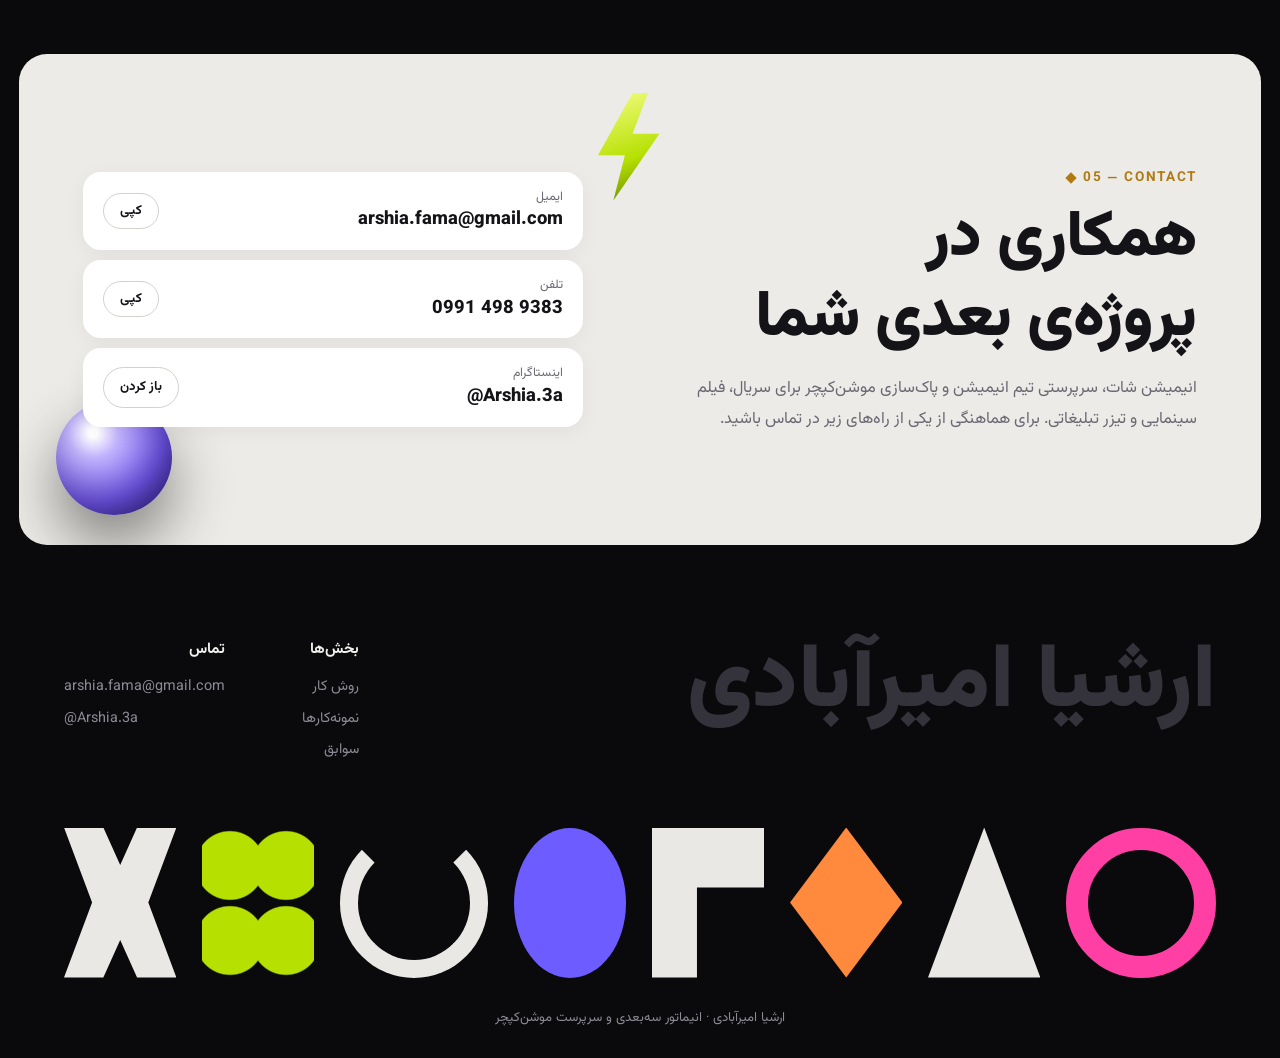
==== commit 7af46a19: "Remove Mind Soul Body note under projects Co-Authored-By: Claude Opus 5.5 <noreply@anthropic.com> Cl" ====
--- a/index.html
+++ b/index.html
@@ -134,7 +134,6 @@
         <p class="sub">تصاویر و کلیپ‌ها از دمو ریل انتخاب شده‌اند. با نگه داشتن نشانگر روی هر کار، کلیپ کوتاه آن پخش می‌شود و با کلیک، دمو ریل از همان شات باز می‌شود.</p>
       </div>
       <div class="stack" id="stack"></div>
-      <p class="note reveal">کارهای Mind Soul Body برای تولیدی عربستانی انجام شده است. شماره‌ی شات‌ها (مثل S003_P07) همان کدهای داخل دمو ریل است.</p>
     </section>
 
     <!-- ============ REEL BANNER ============ -->
--- a/style.css
+++ b/style.css
@@ -483,7 +483,6 @@
 .live { right: 10px; opacity: 0; transition: opacity 0.2s; }
 .live::before { content: ""; display: inline-block; width: 6px; height: 6px; border-radius: 50%; background: var(--playhead); margin-inline-end: 5px; vertical-align: middle; }
 .tile.playing .live { opacity: 1; }
-.note { max-width: 1080px; margin: 6px auto 0; color: var(--muted); font-size: 0.9rem; }
 
 /* ================= reel banner ================= */
 .reel-banner { padding: 70px var(--pad) 20px; }
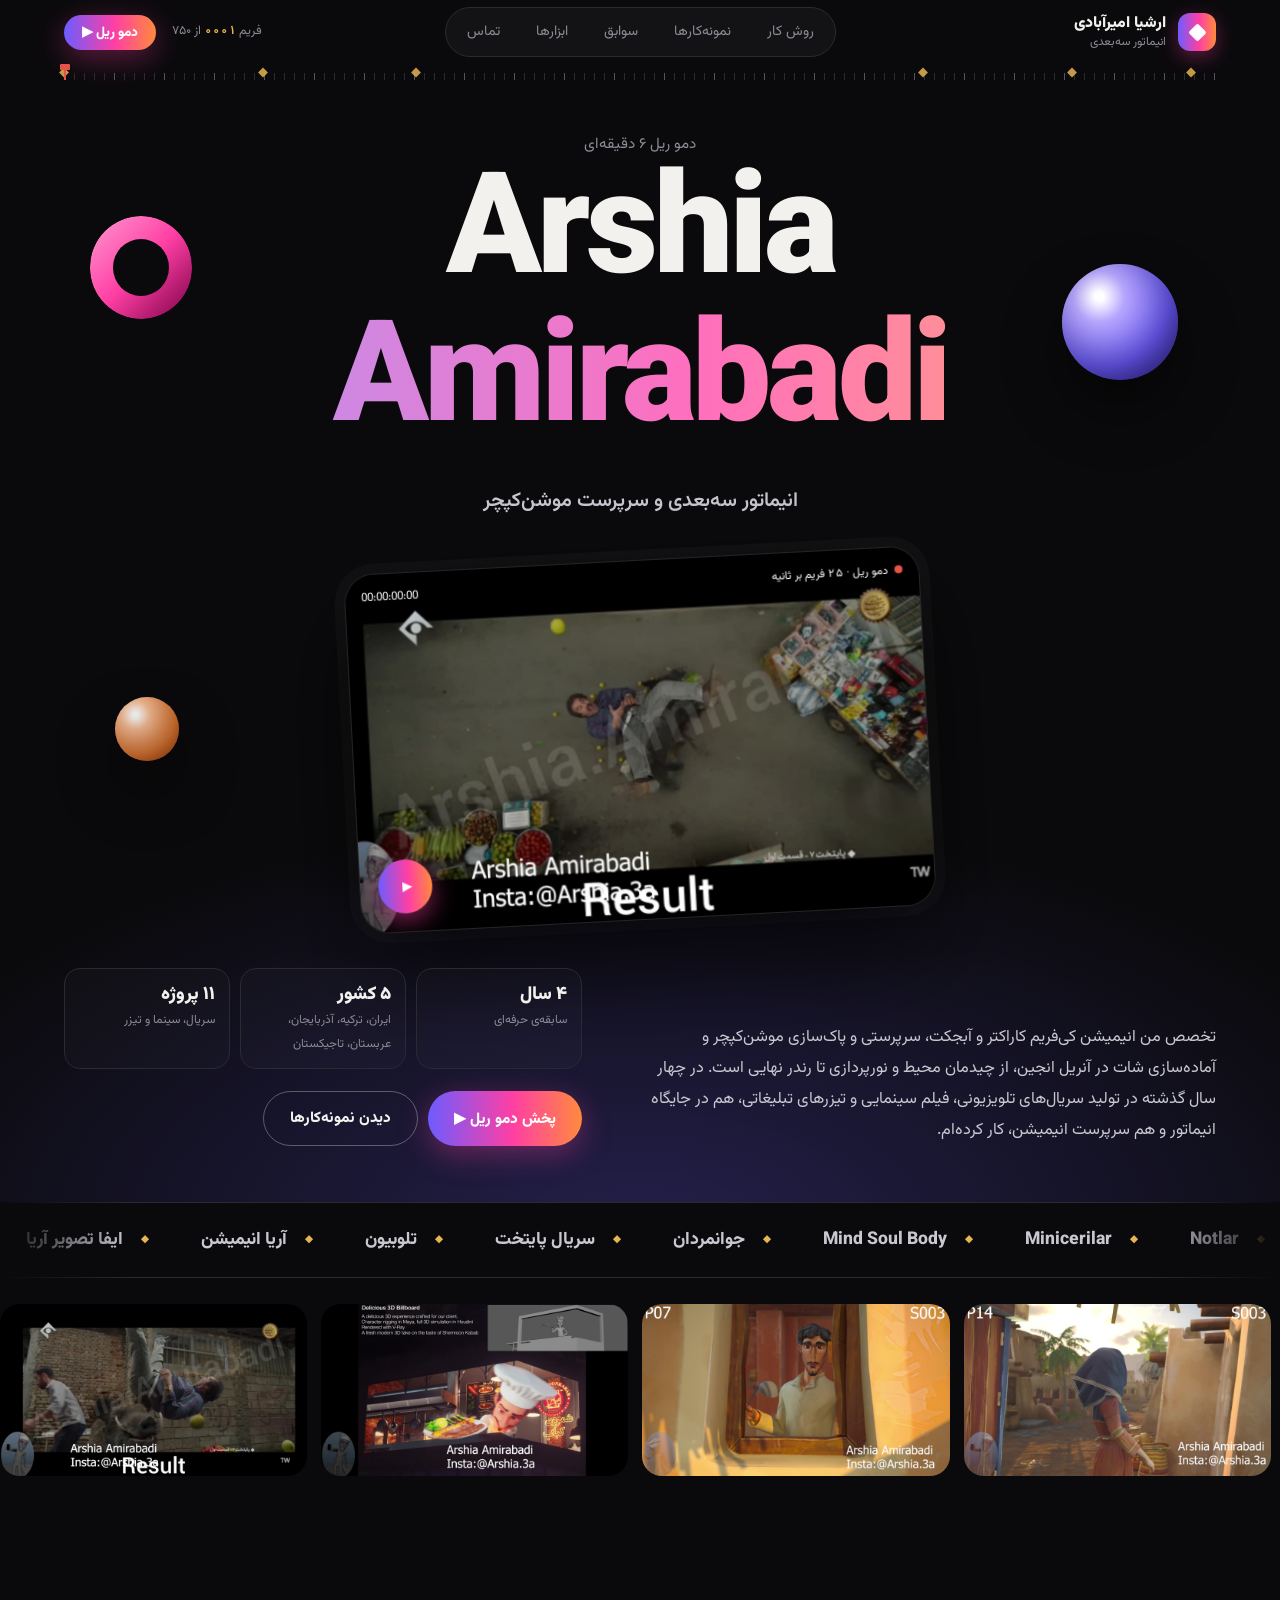
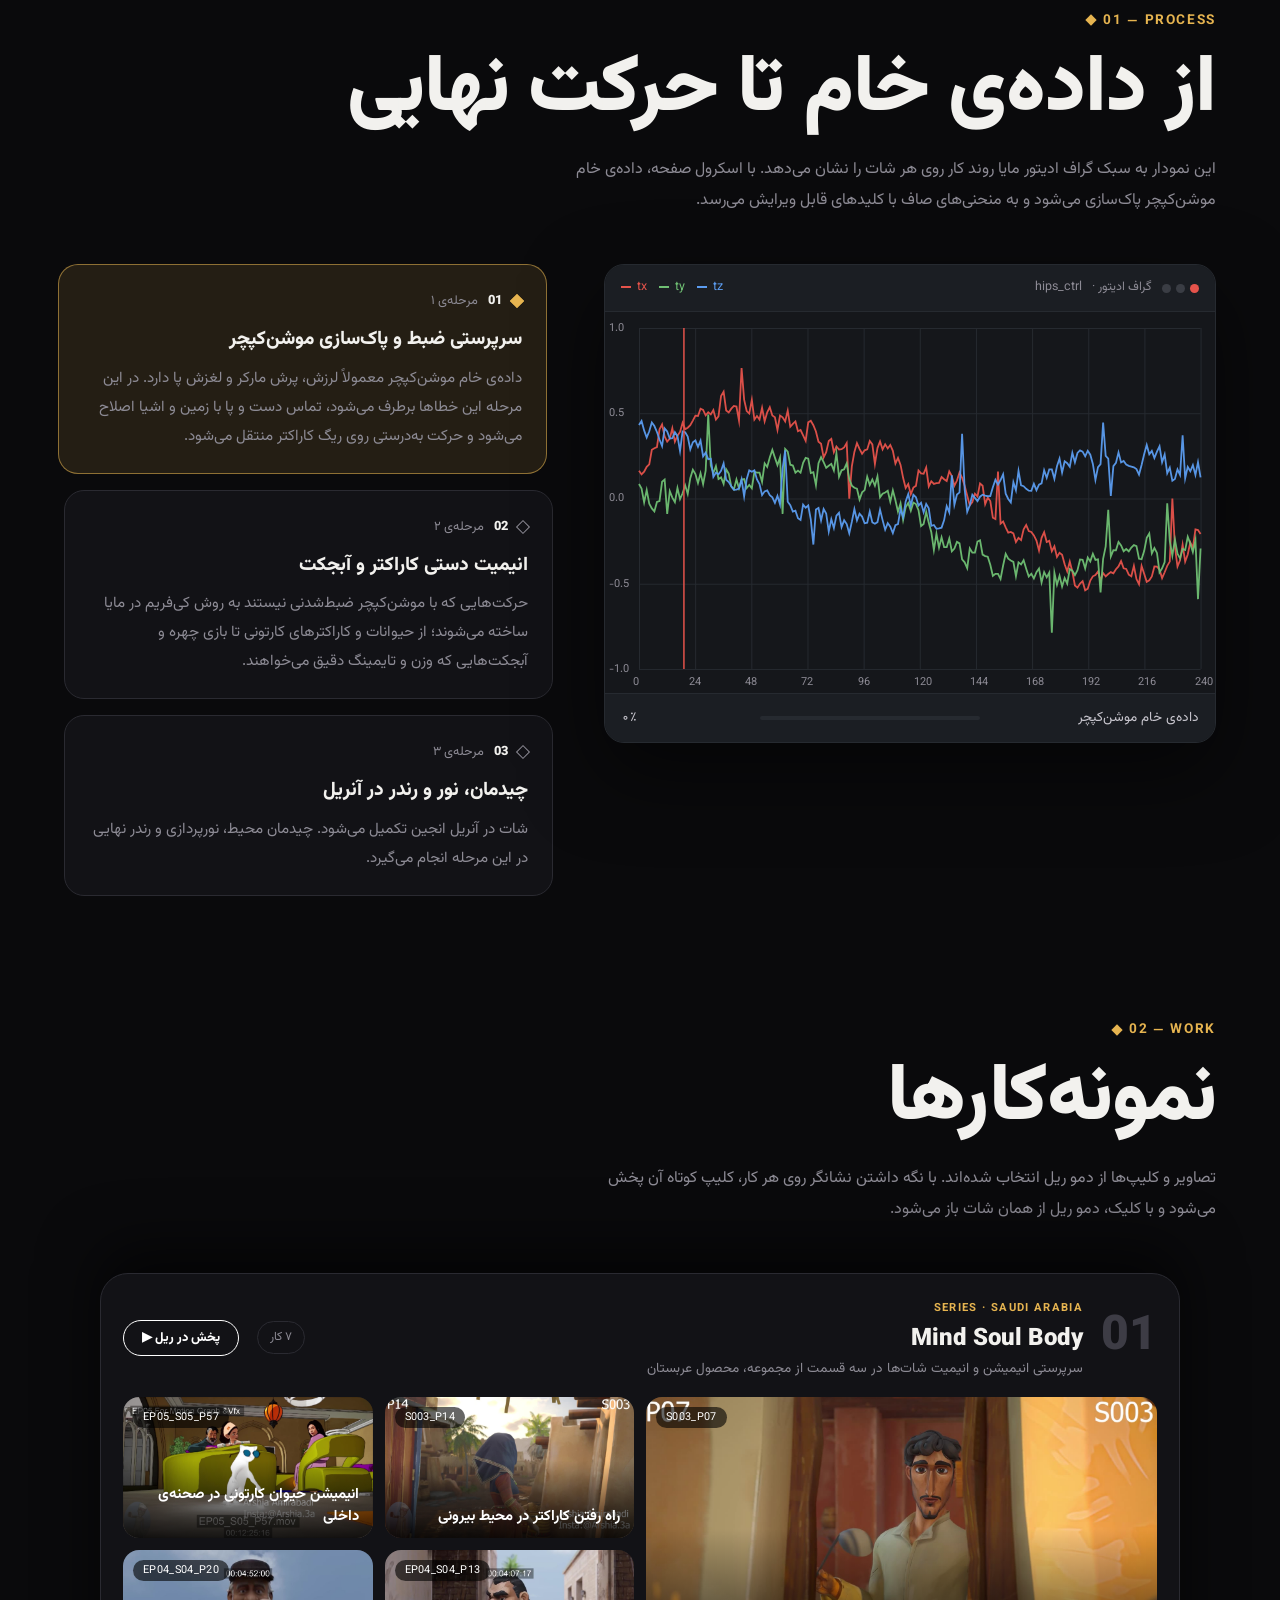
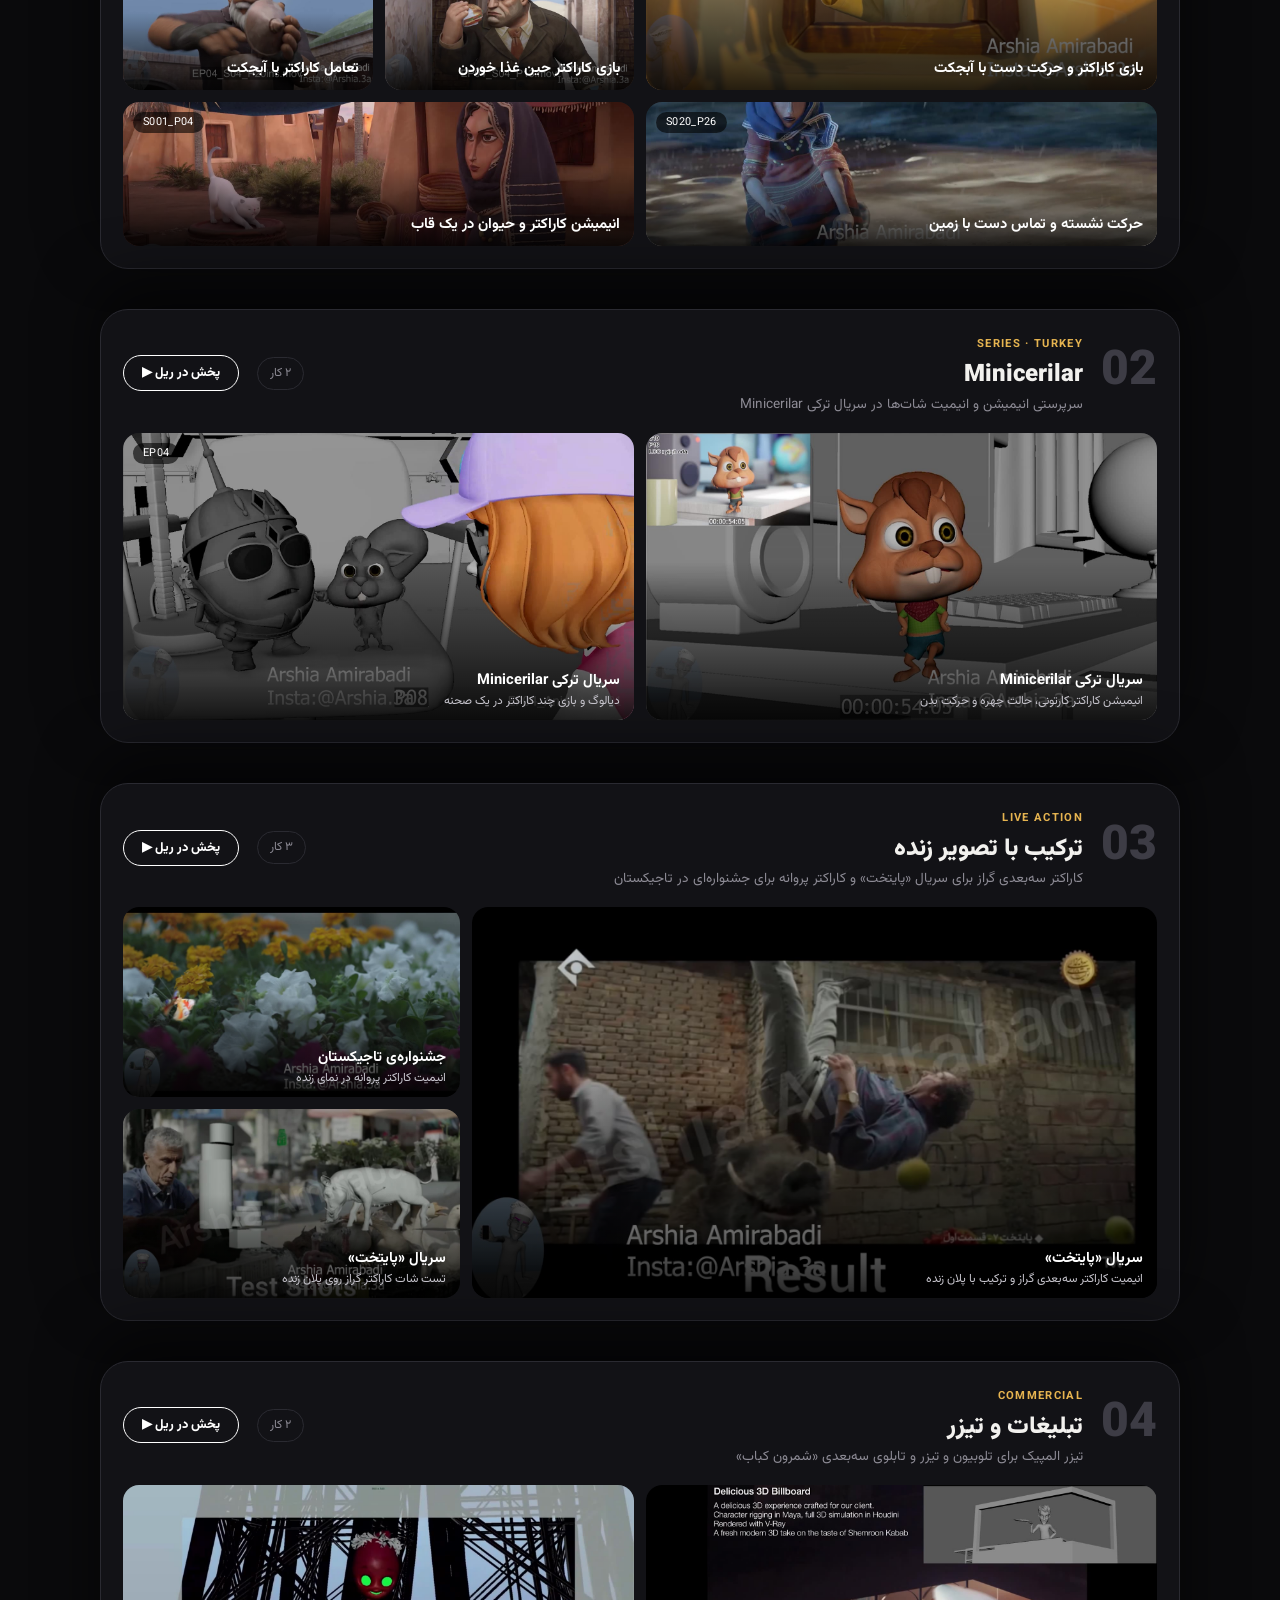
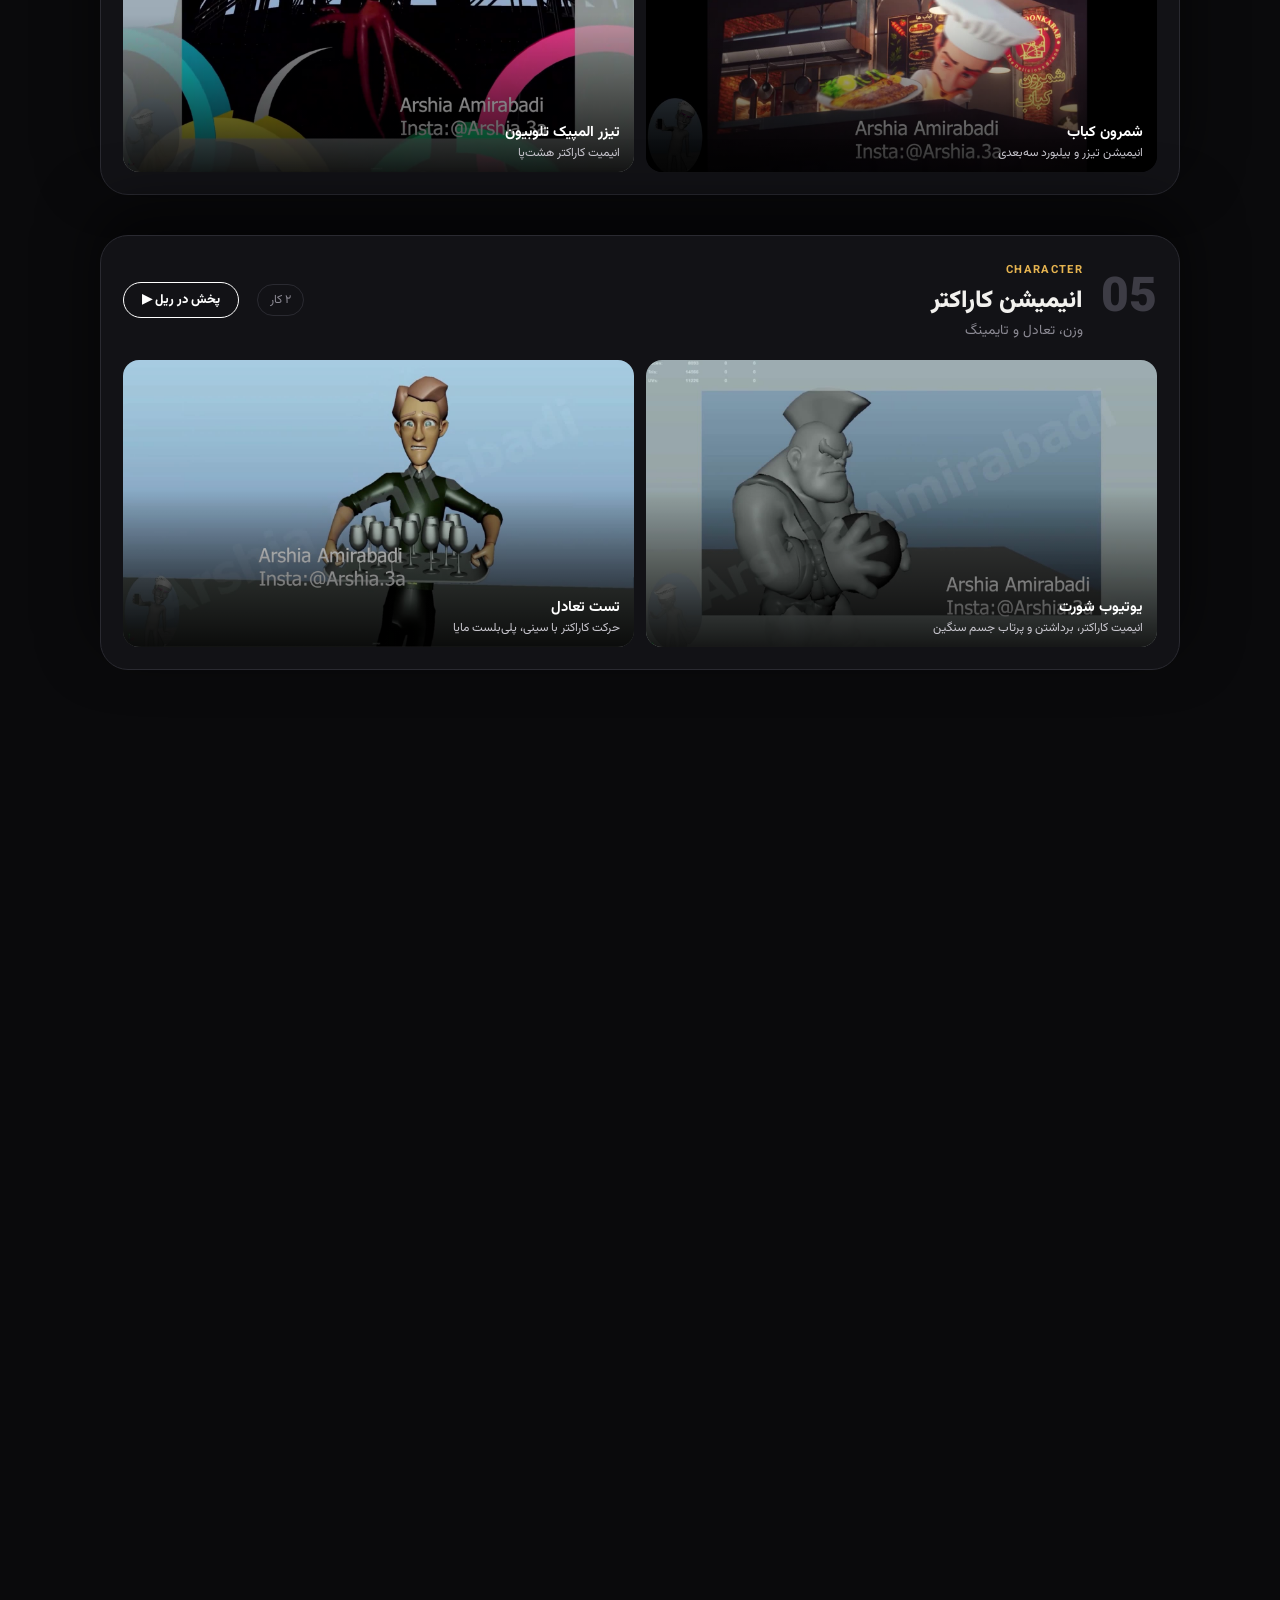
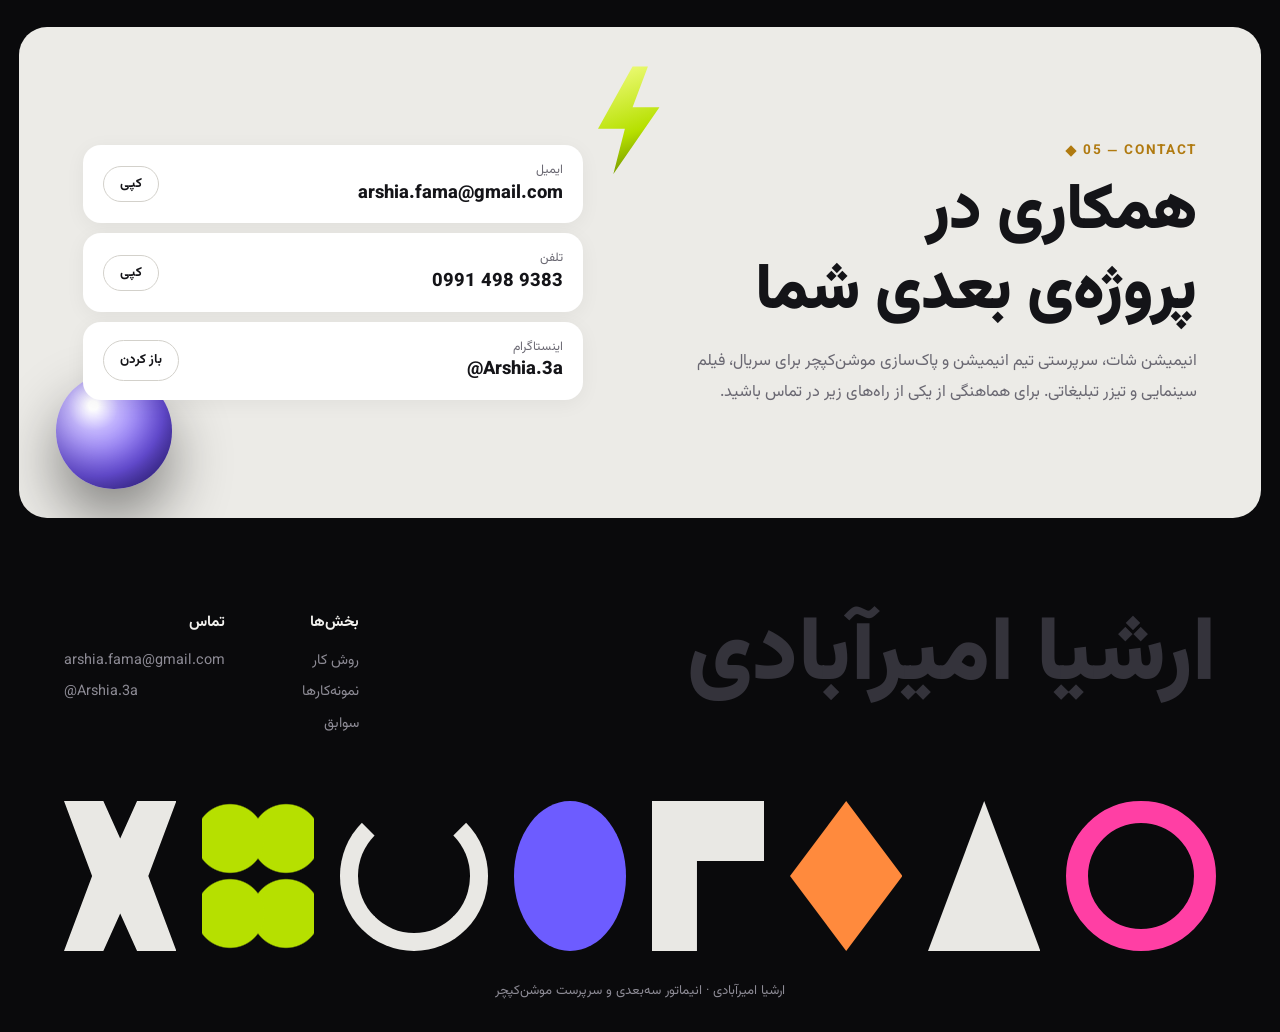
==== commit c287acad: "Add Kite mocap supervision and its Persian title Co-Authored-By: Claude Opus 5.5 <noreply@anthropic." ====
--- a/index.html
+++ b/index.html
@@ -161,7 +161,8 @@
               <ul>
                 <li>سرپرستی انیمیشن و انیمیت شات‌ها در سریال ترکی Minicerilar</li>
                 <li>سرپرستی انیمیشن سریال ترکی Notlar</li>
-                <li>انیمیت کاراکتر در پروژه‌ی سینمایی «کایت»</li>
+                <li>انیمیت کاراکتر در پروژه‌ی سینمایی «کایت» (بادبادک‌ها)</li>
+                <li>سرپرستی موشن‌کپچر پروژه‌ی سینمایی «کایت» (بادبادک‌ها)</li>
                 <li>انیمیت کاراکتر در پروژه‌ی آذربایجانی Cirtdan</li>
                 <li>سرپرستی انیمیشن و انیمیت شات‌ها در سریال «جوانمردان»</li>
                 <li>مدیر IT مؤسسه</li>
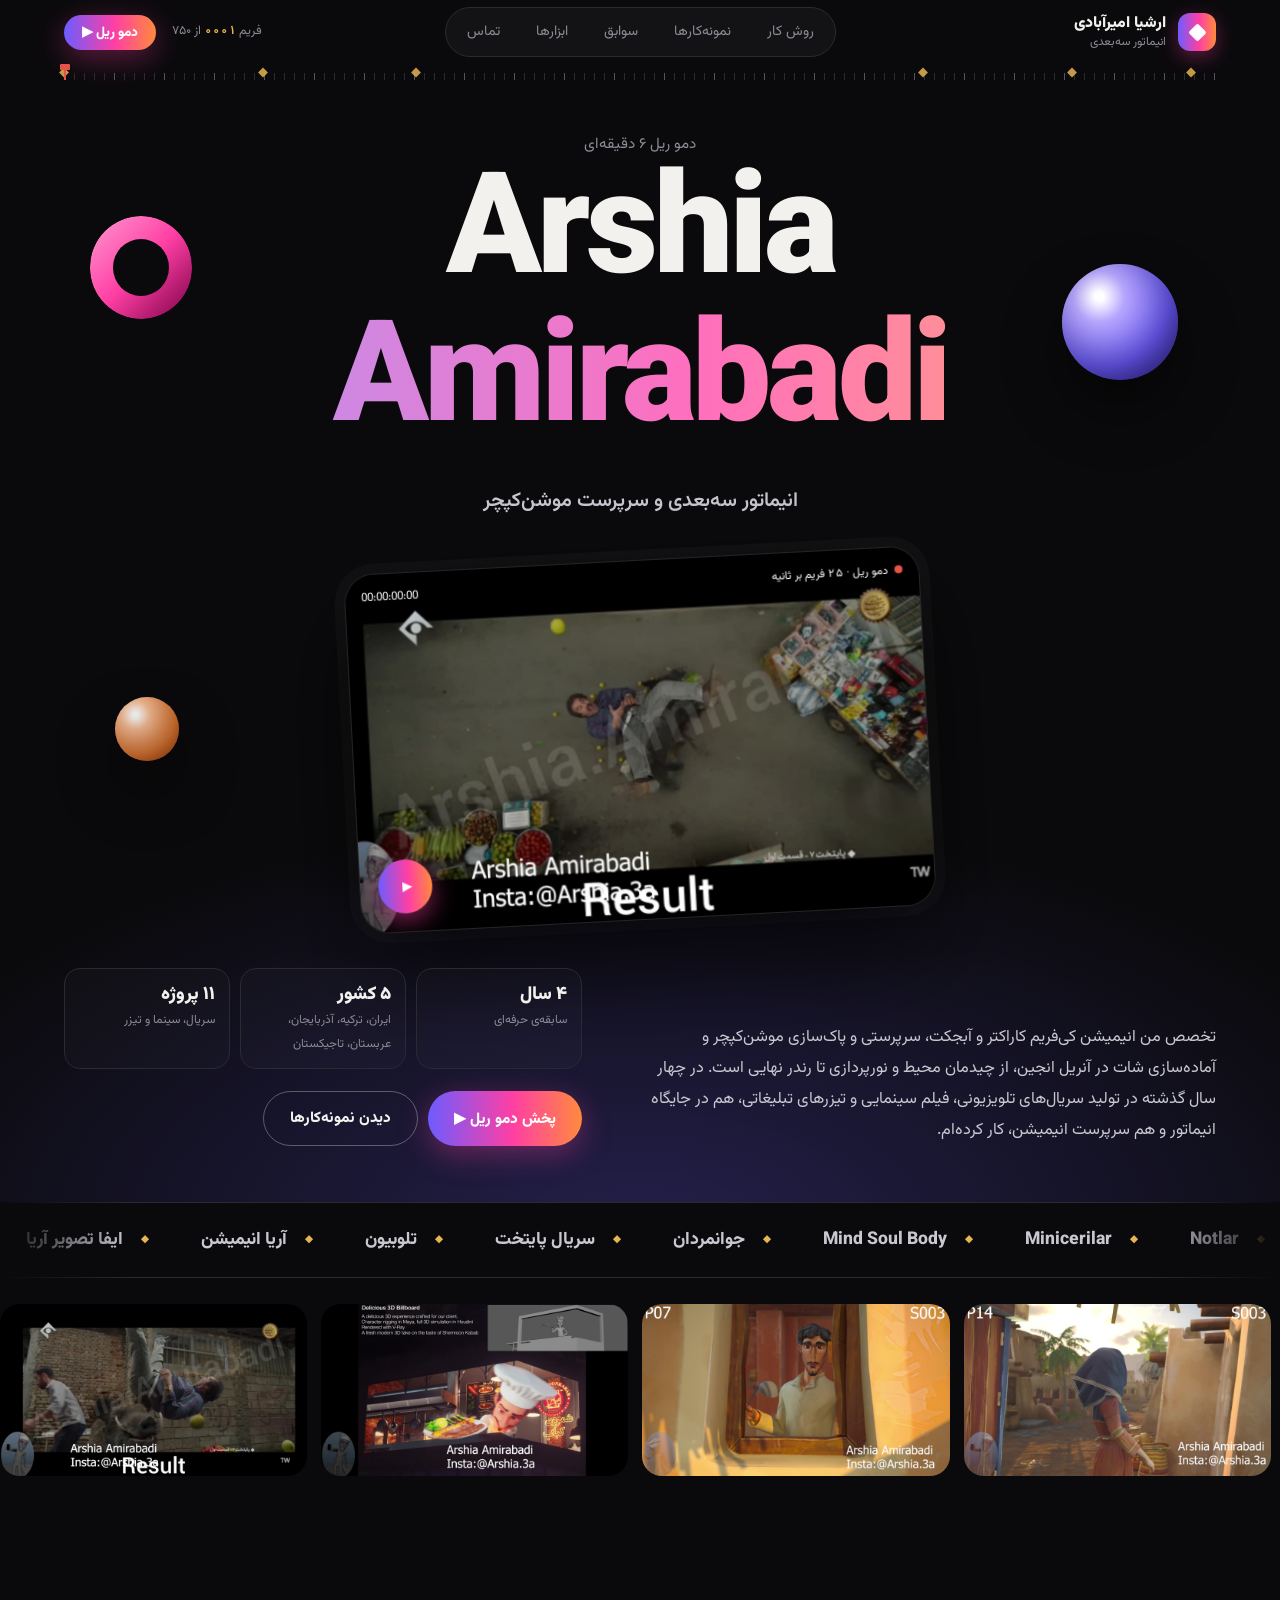
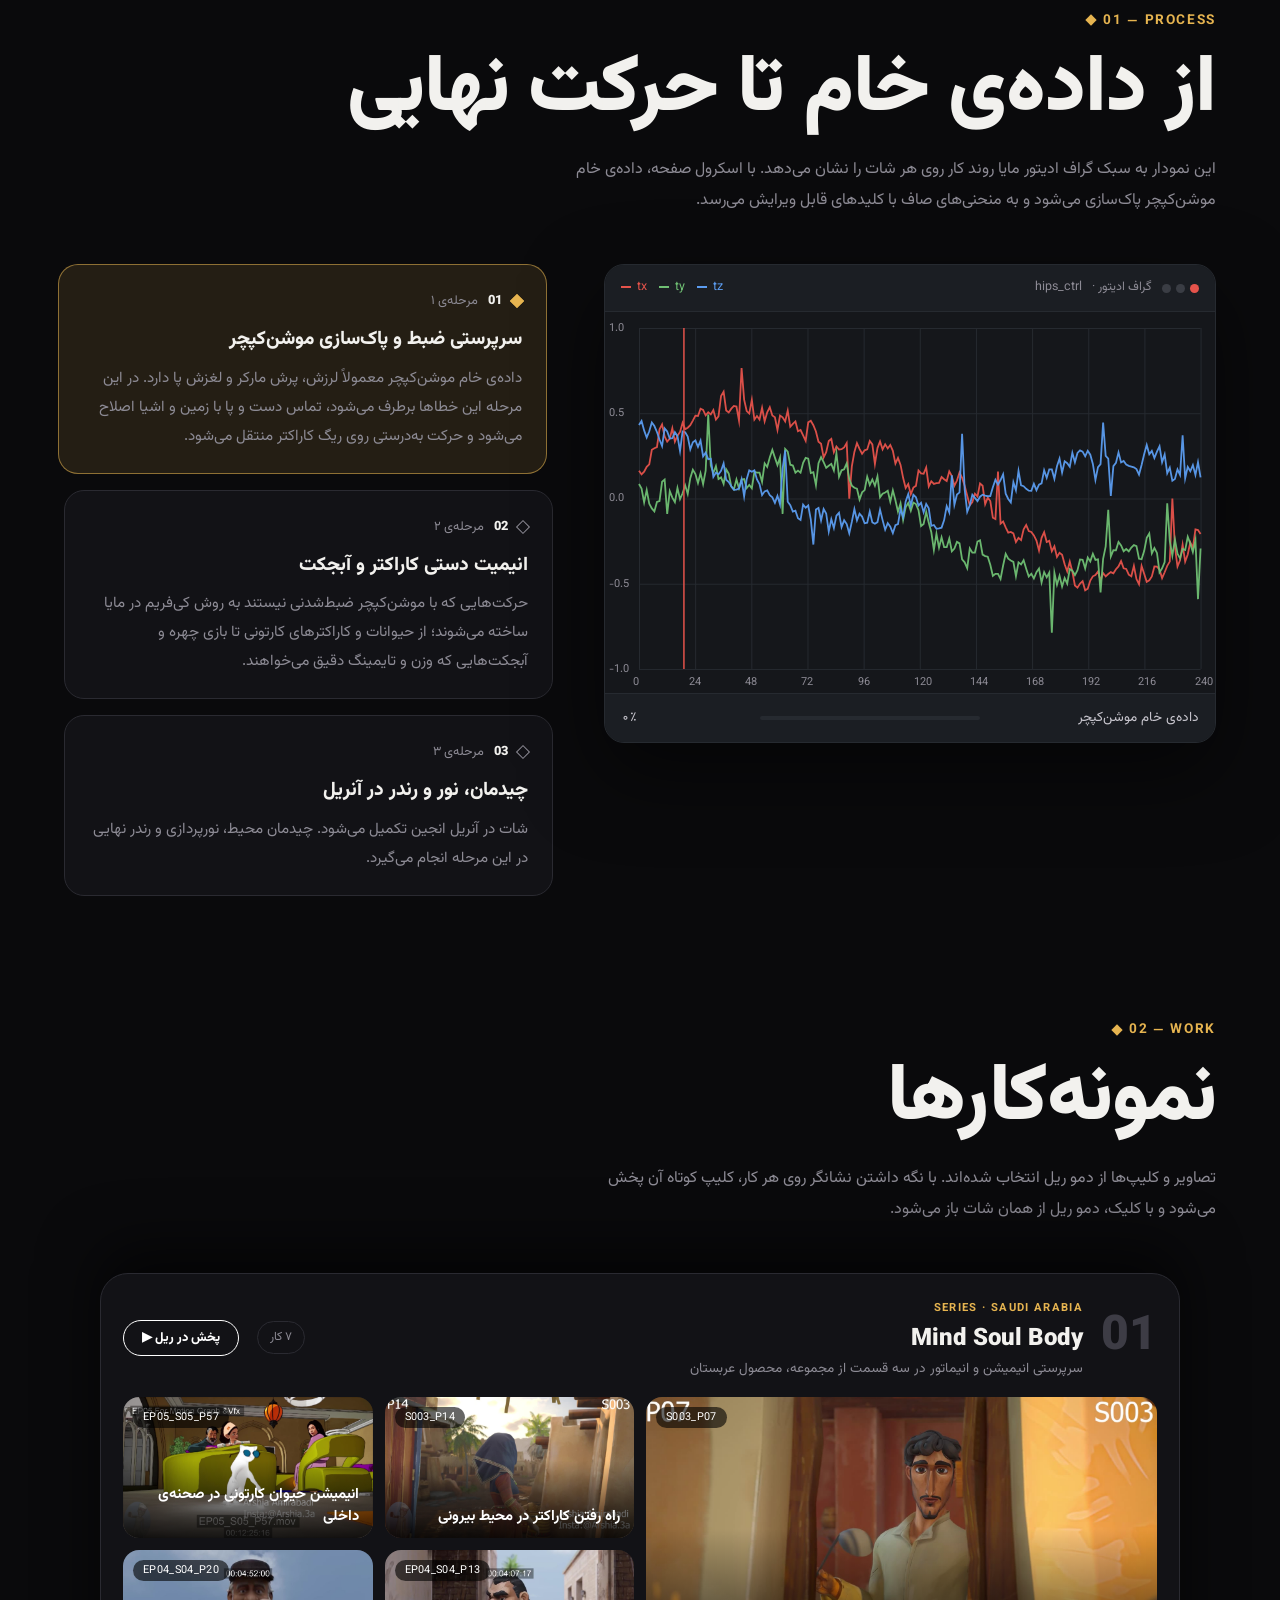
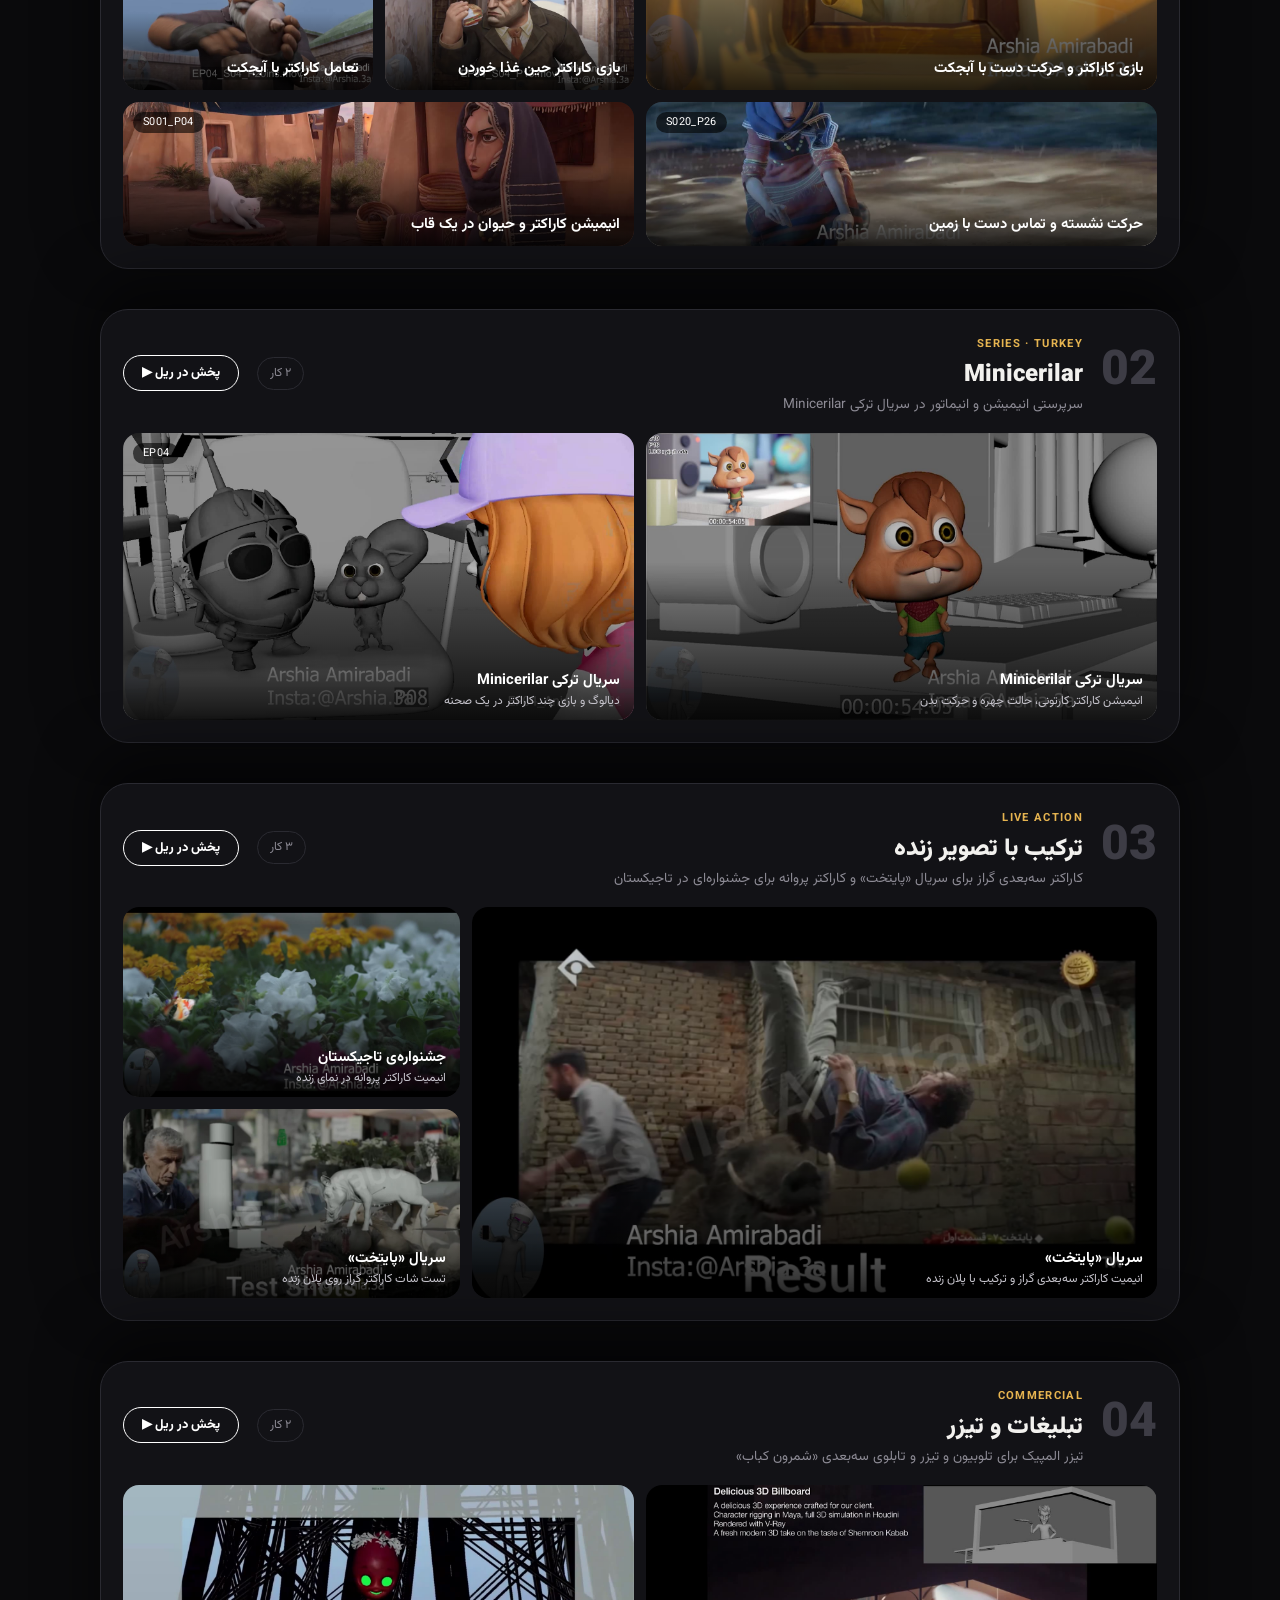
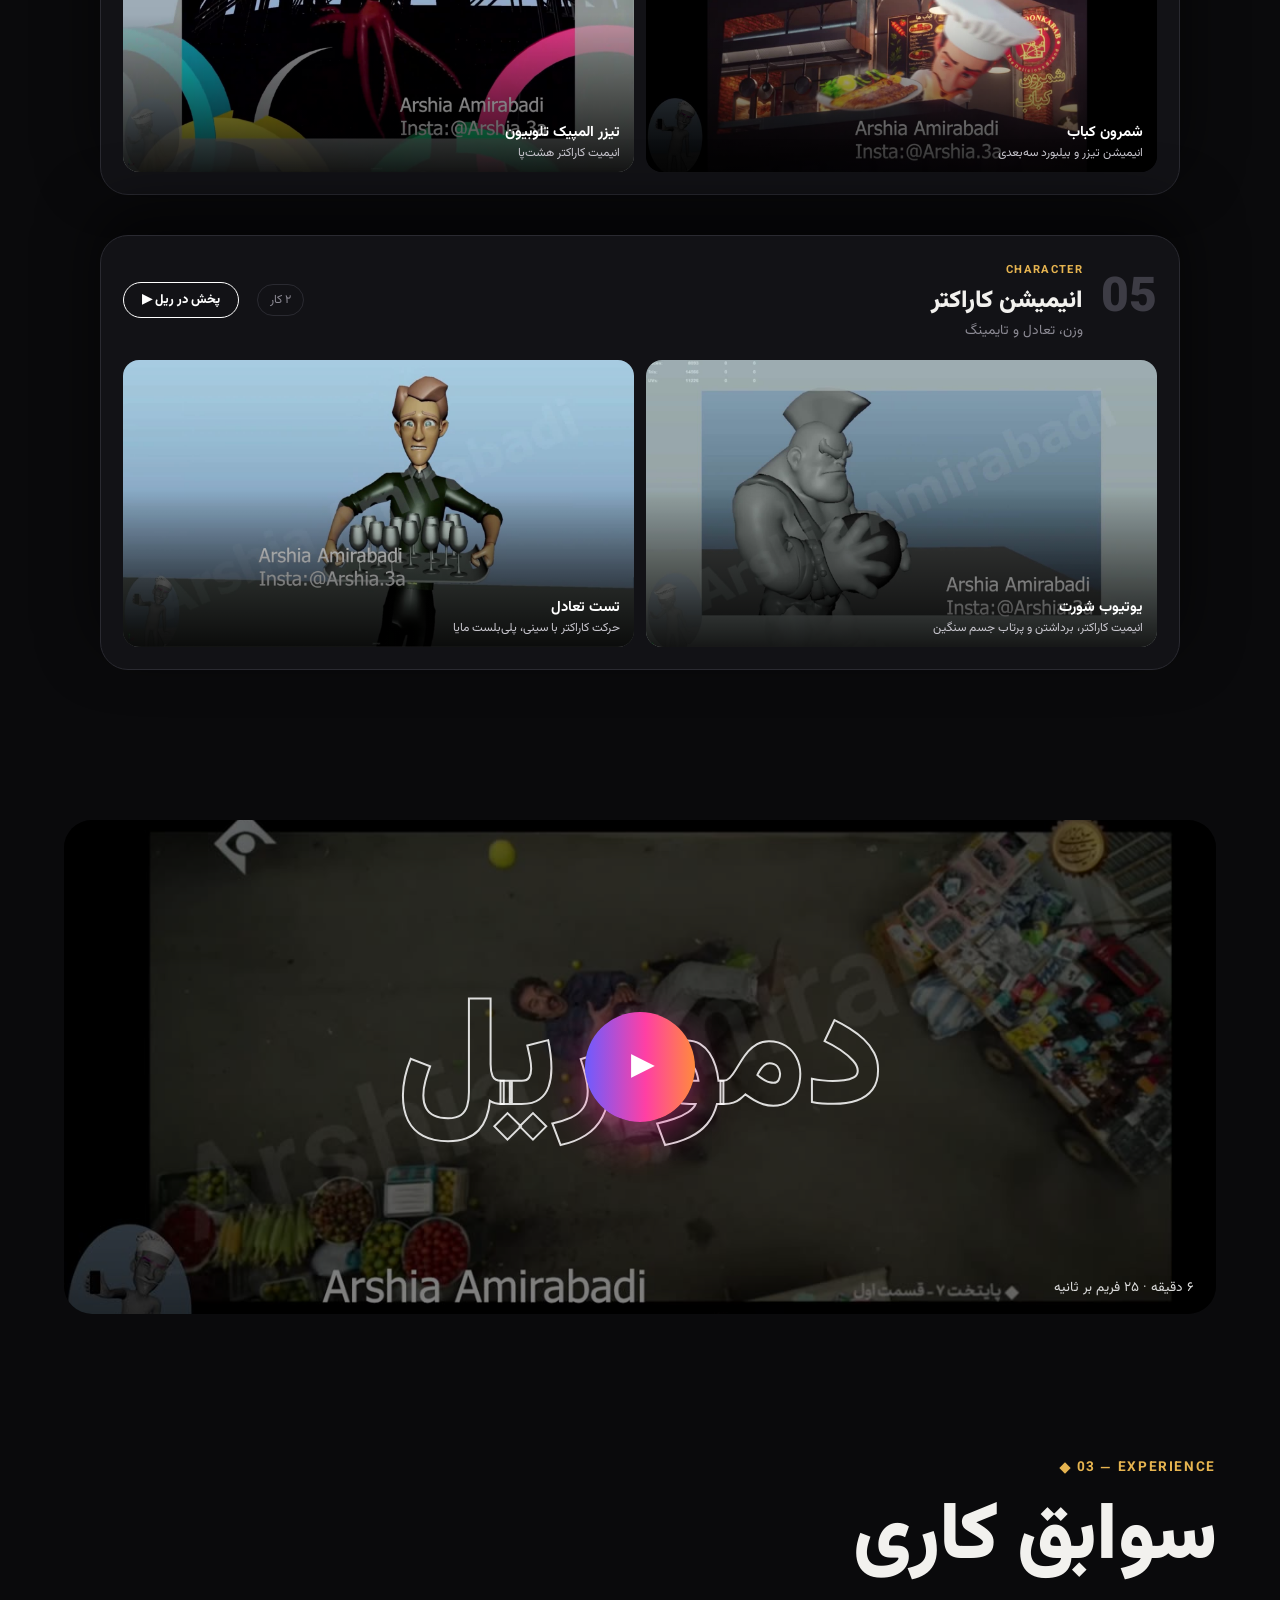
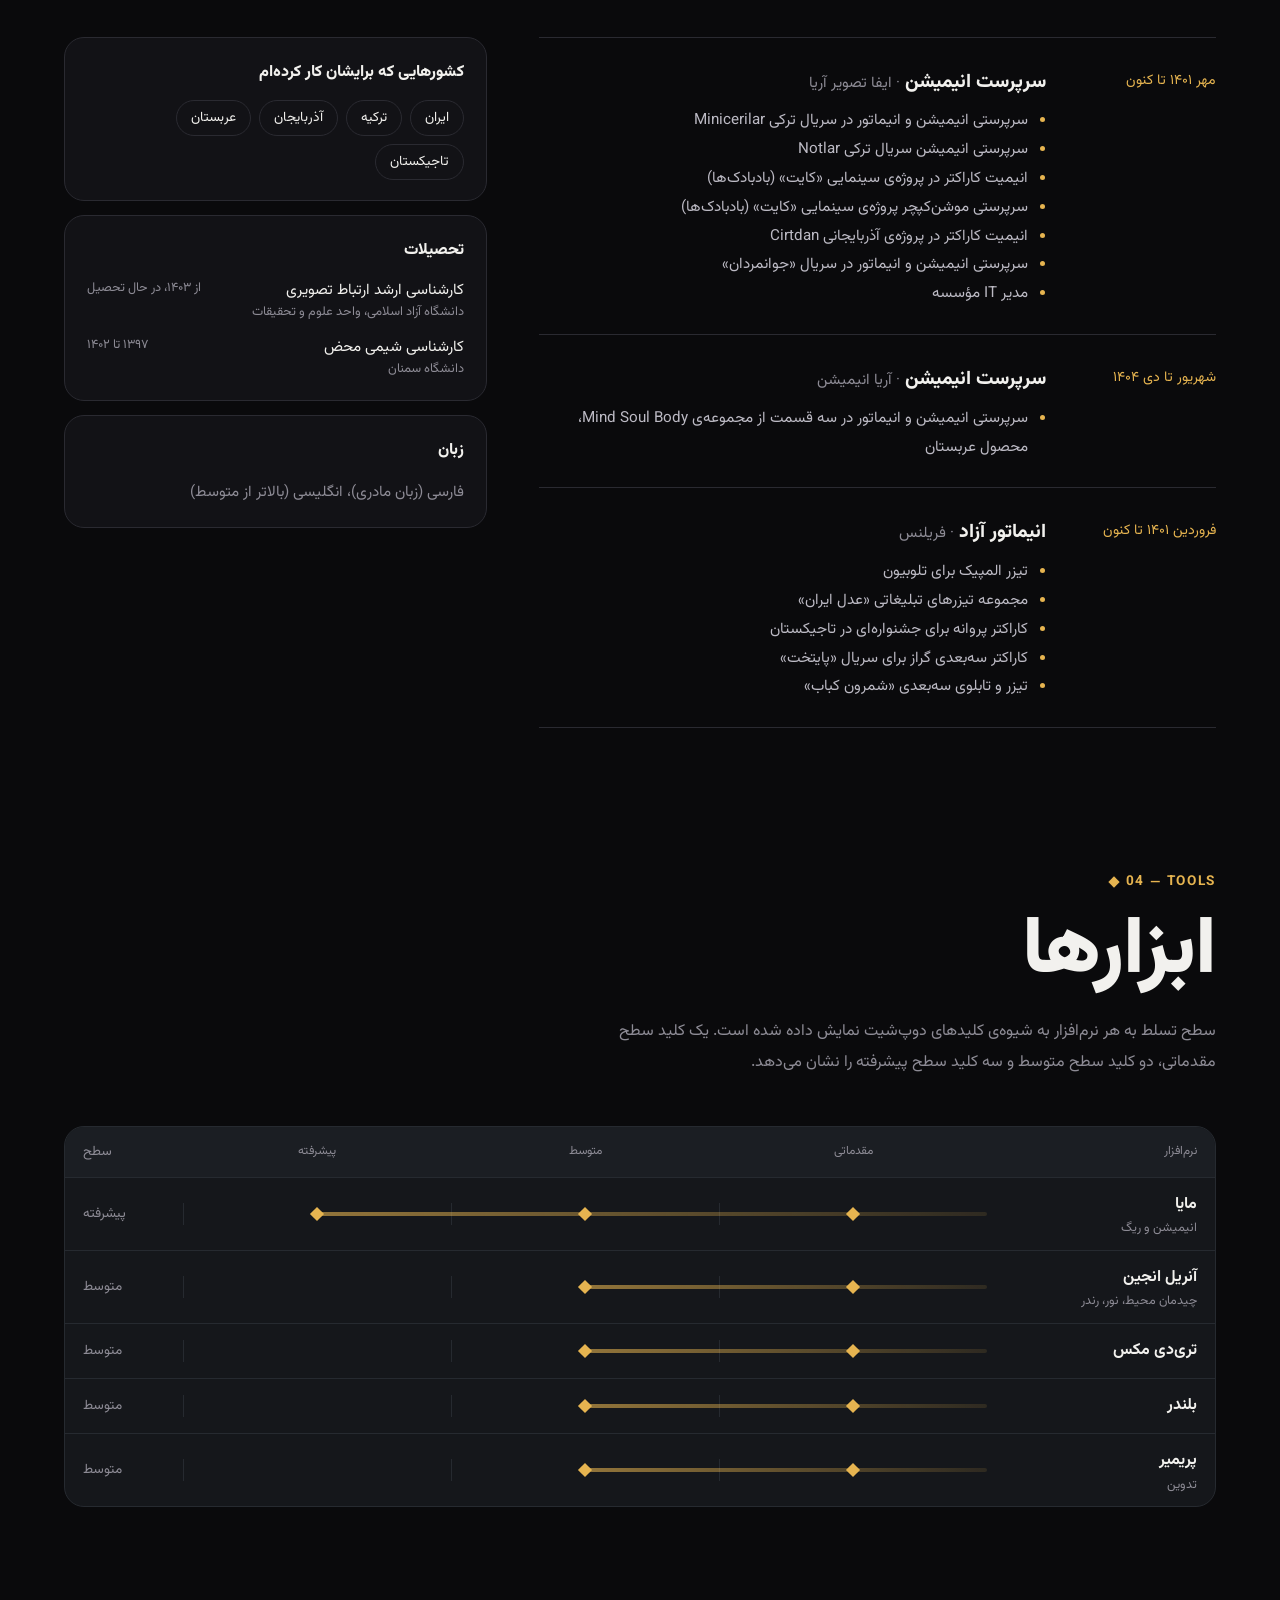
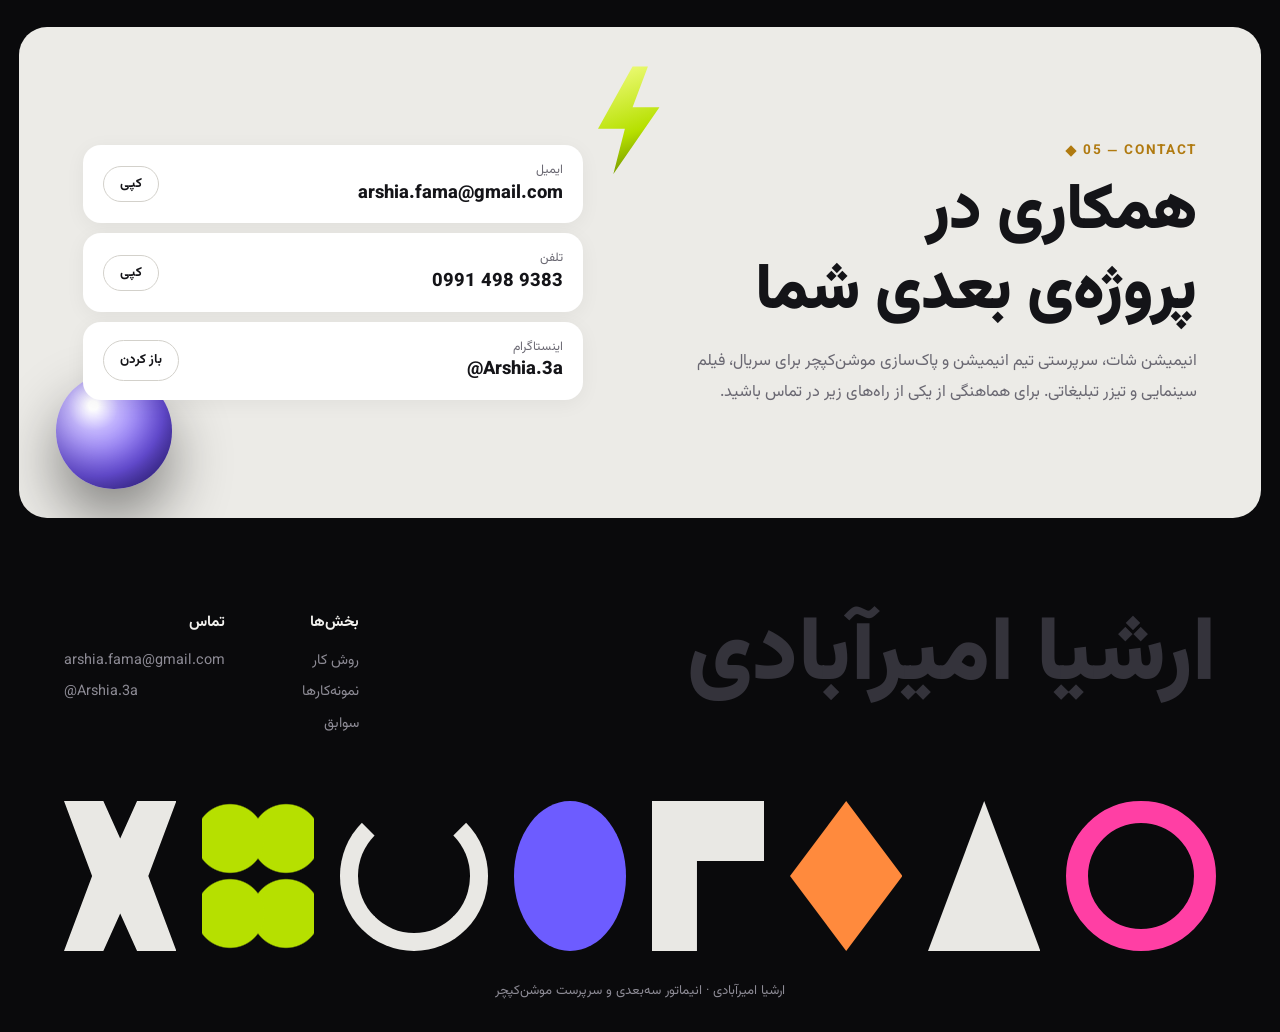
==== commit 4707dba3: "Reword supervision lines to animation supervisor and animator Co-Authored-By: Claude Opus 5.5 <norep" ====
--- a/index.html
+++ b/index.html
@@ -159,12 +159,12 @@
             <div>
               <h3>سرپرست انیمیشن <span>· ایفا تصویر آریا</span></h3>
               <ul>
-                <li>سرپرستی انیمیشن و انیمیت شات‌ها در سریال ترکی Minicerilar</li>
+                <li>سرپرستی انیمیشن و انیماتور در سریال ترکی Minicerilar</li>
                 <li>سرپرستی انیمیشن سریال ترکی Notlar</li>
                 <li>انیمیت کاراکتر در پروژه‌ی سینمایی «کایت» (بادبادک‌ها)</li>
                 <li>سرپرستی موشن‌کپچر پروژه‌ی سینمایی «کایت» (بادبادک‌ها)</li>
                 <li>انیمیت کاراکتر در پروژه‌ی آذربایجانی Cirtdan</li>
-                <li>سرپرستی انیمیشن و انیمیت شات‌ها در سریال «جوانمردان»</li>
+                <li>سرپرستی انیمیشن و انیماتور در سریال «جوانمردان»</li>
                 <li>مدیر IT مؤسسه</li>
               </ul>
             </div>
@@ -173,7 +173,7 @@
             <span class="exp-when">شهریور تا دی ۱۴۰۴</span>
             <div>
               <h3>سرپرست انیمیشن <span>· آریا انیمیشن</span></h3>
-              <ul><li>سرپرستی انیمیشن و انیمیت شات‌ها در سه قسمت از مجموعه‌ی Mind Soul Body، محصول عربستان</li></ul>
+              <ul><li>سرپرستی انیمیشن و انیماتور در سه قسمت از مجموعه‌ی Mind Soul Body، محصول عربستان</li></ul>
             </div>
           </div>
           <div class="exp reveal">
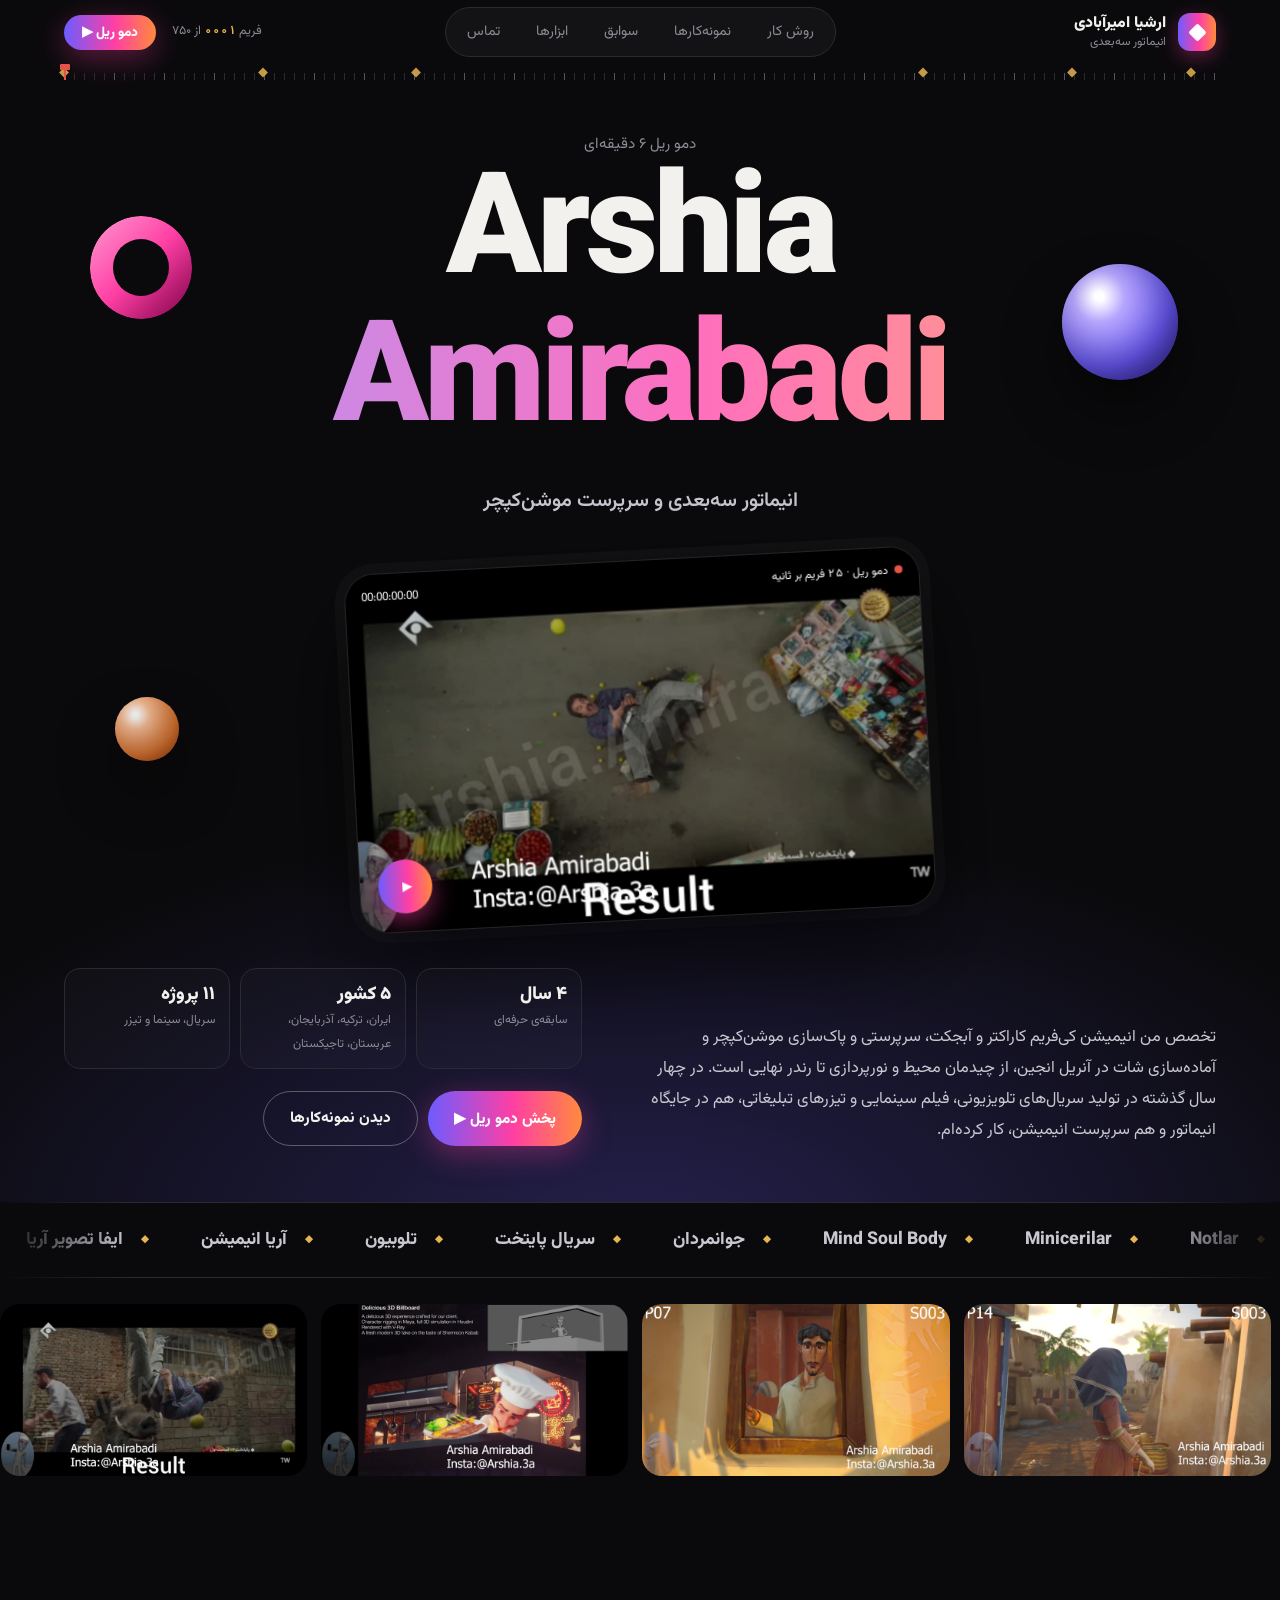
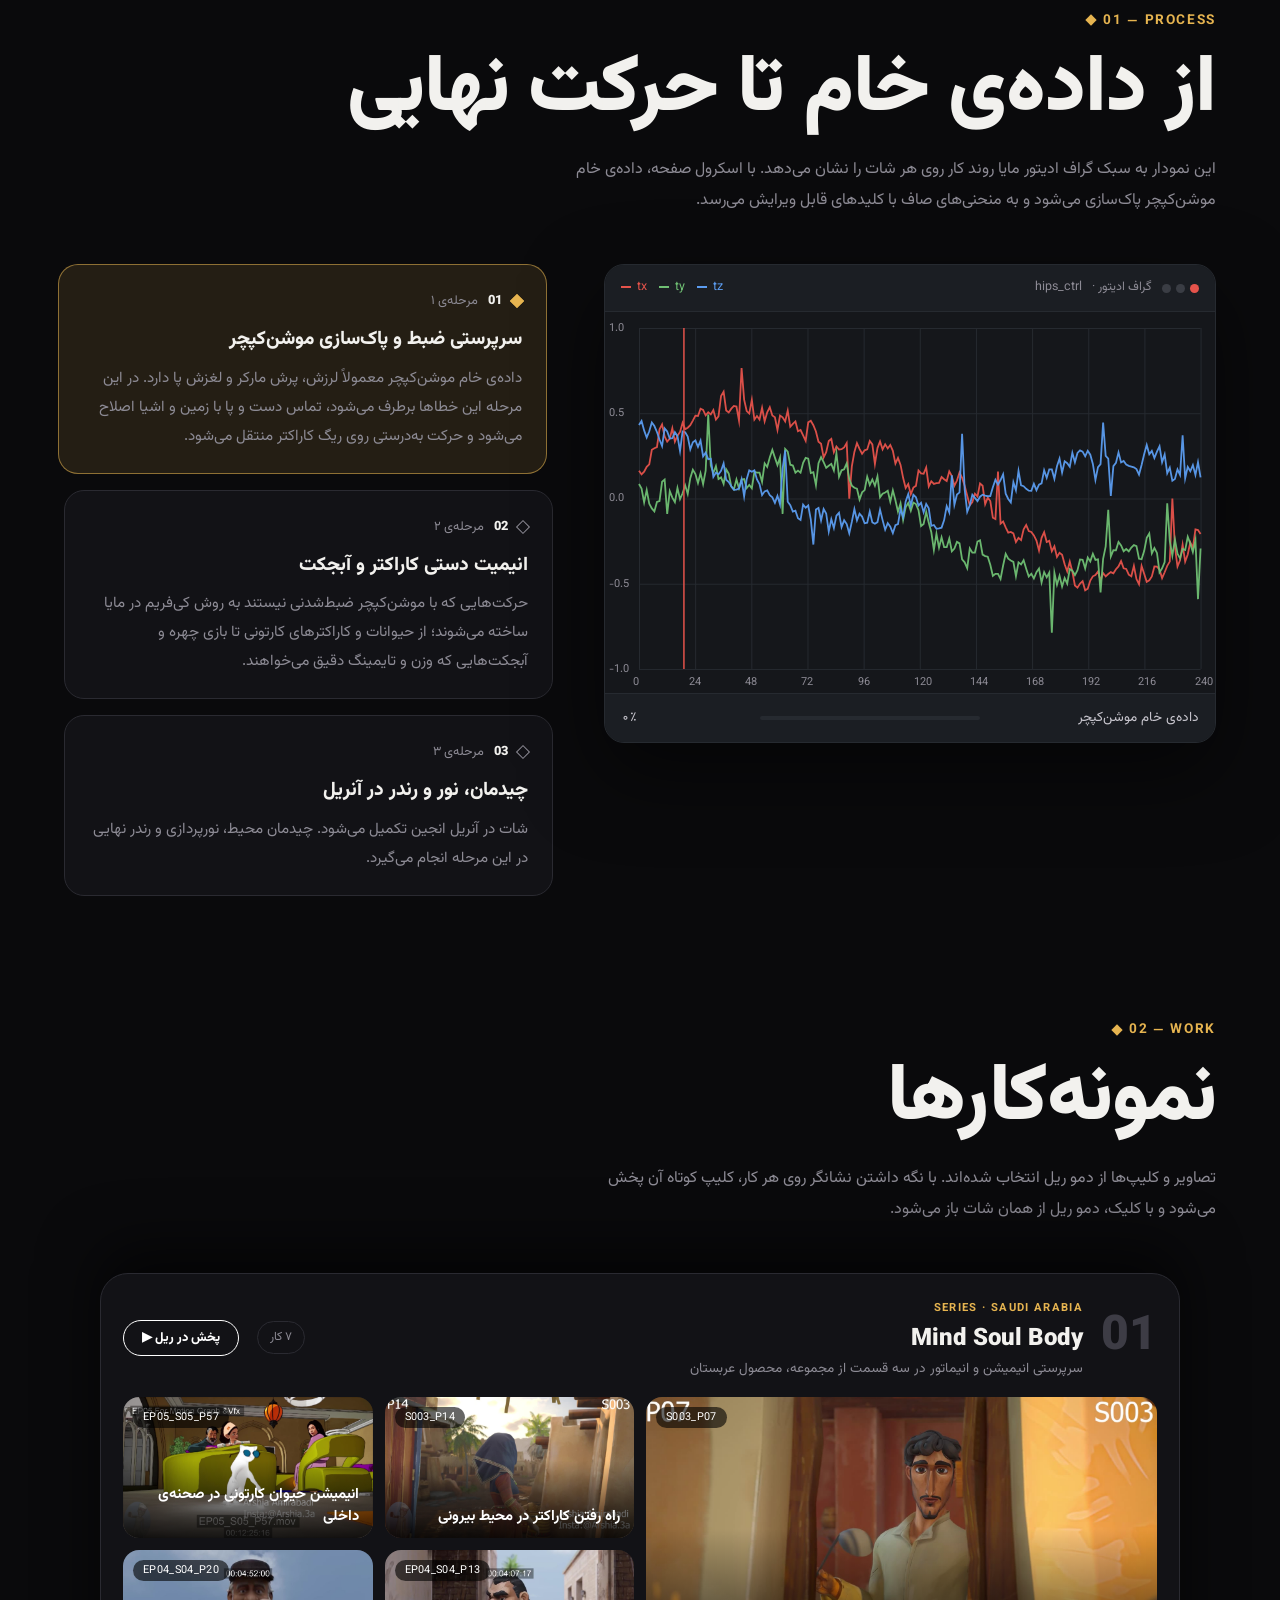
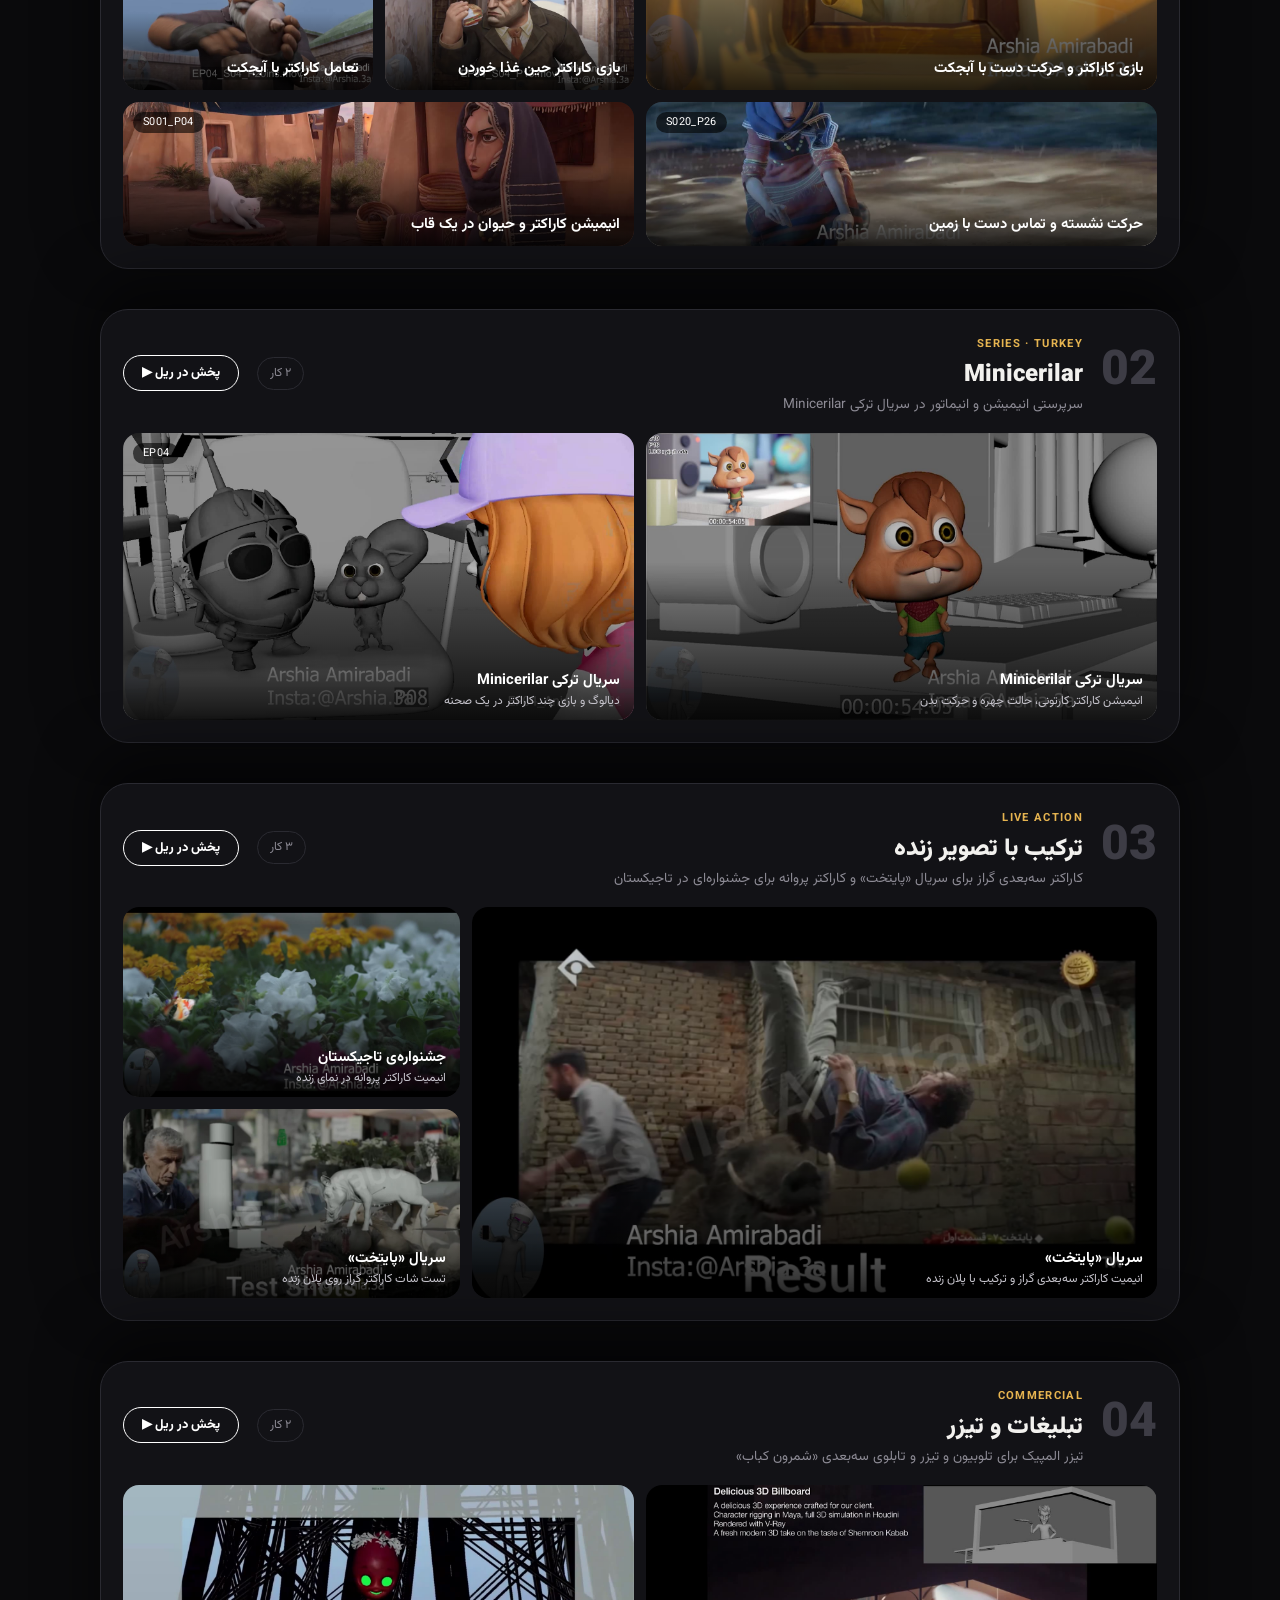
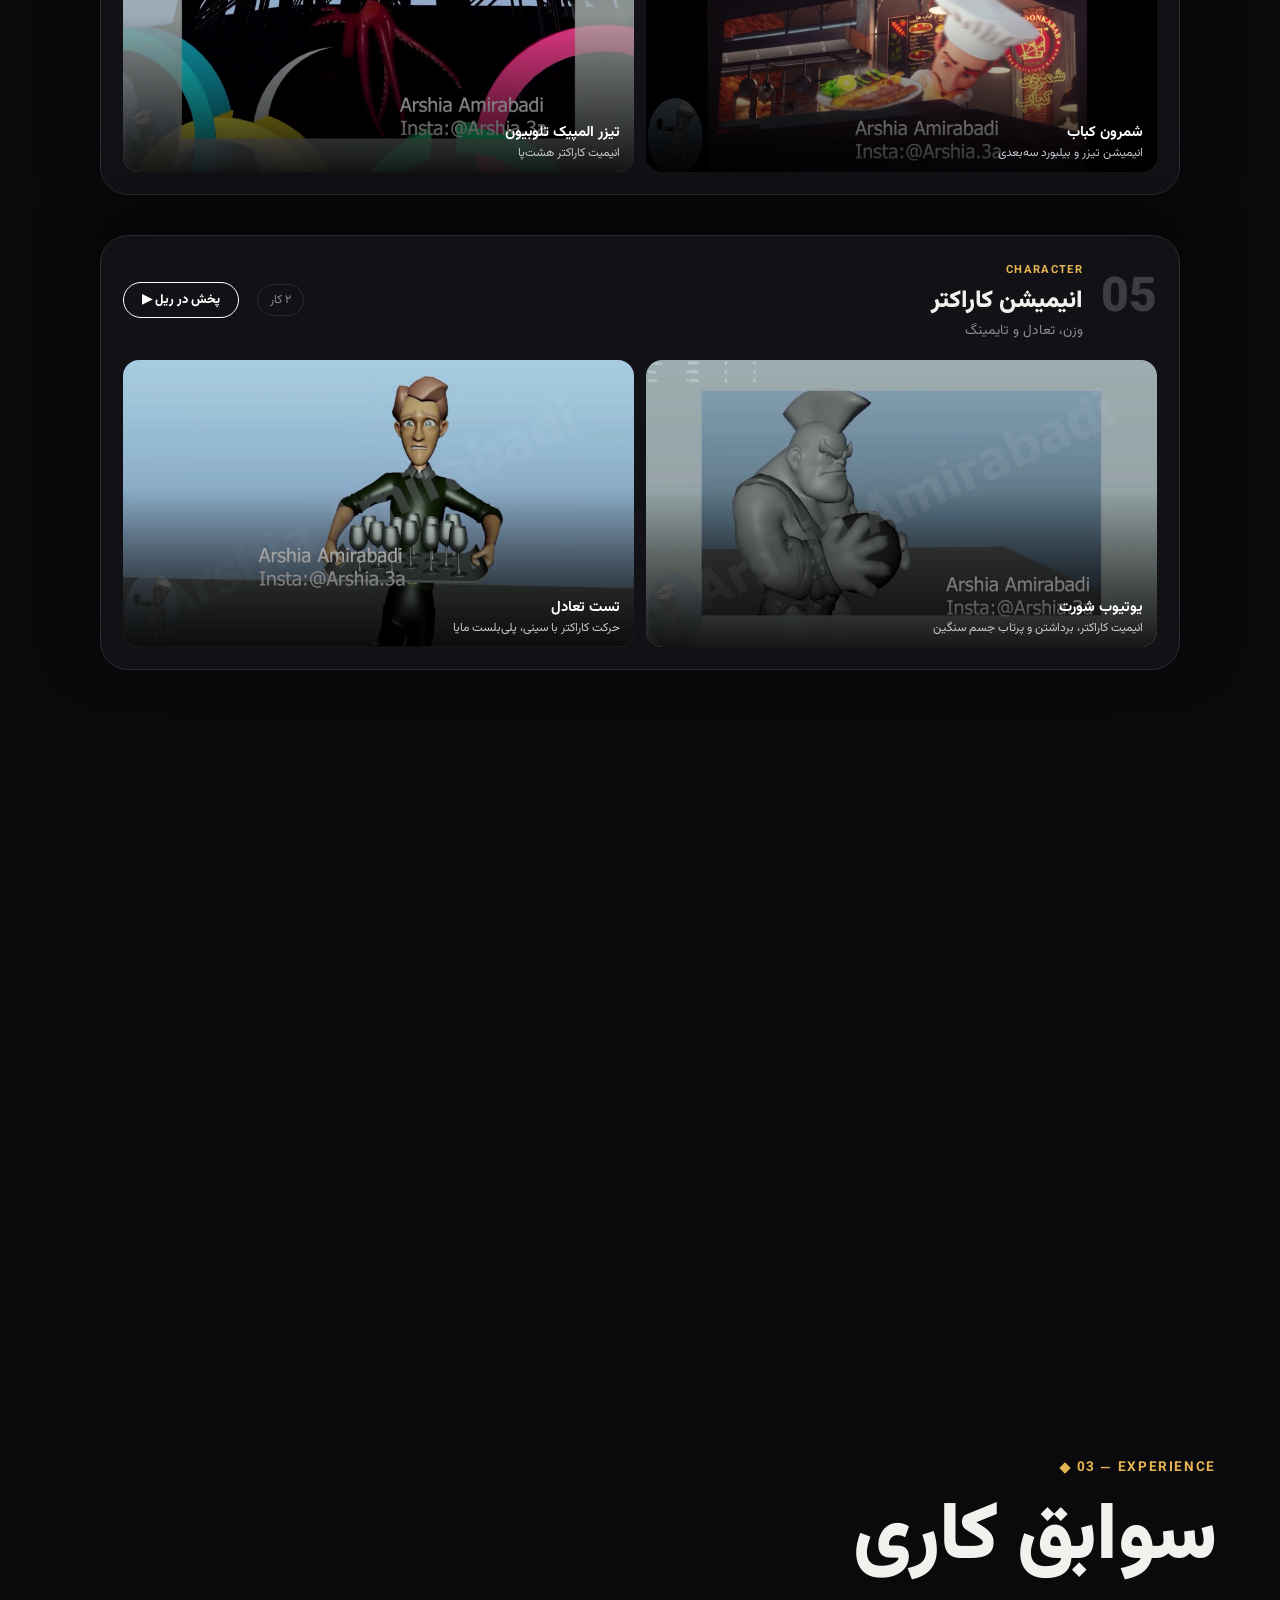
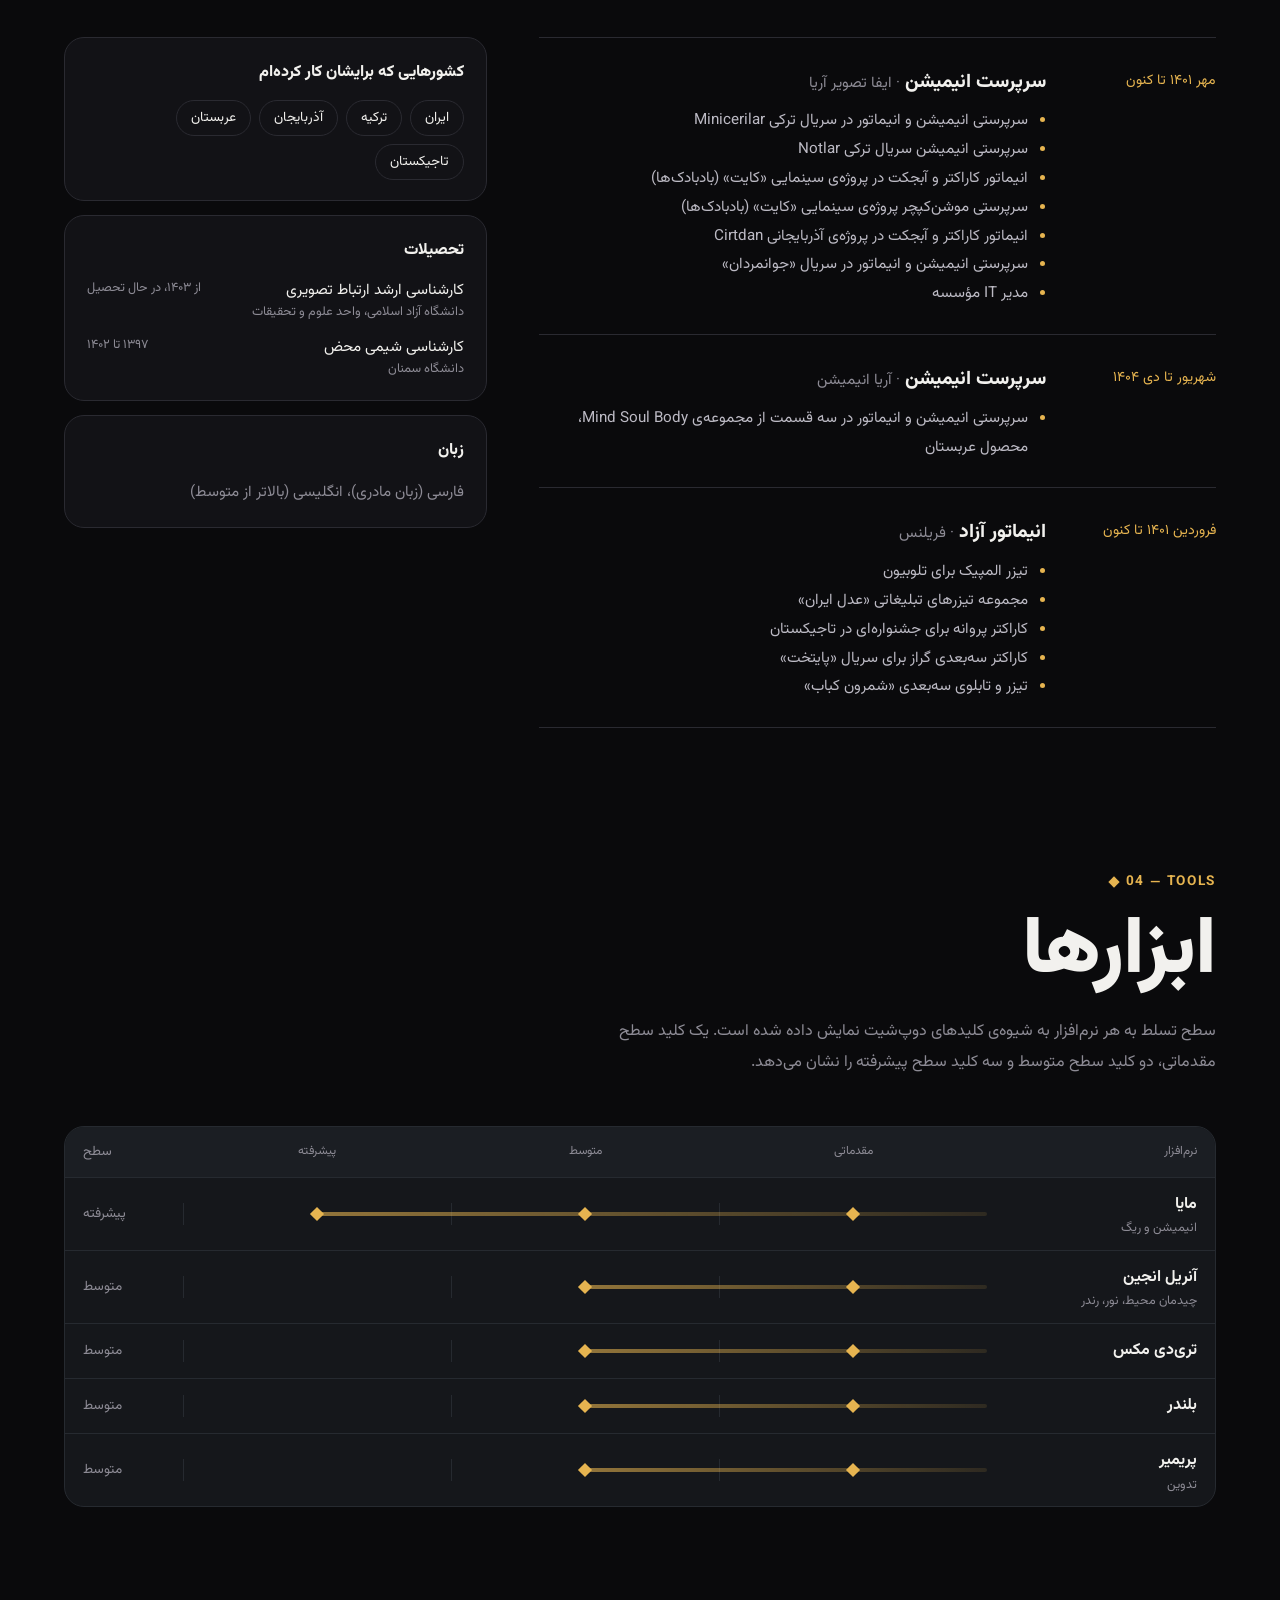
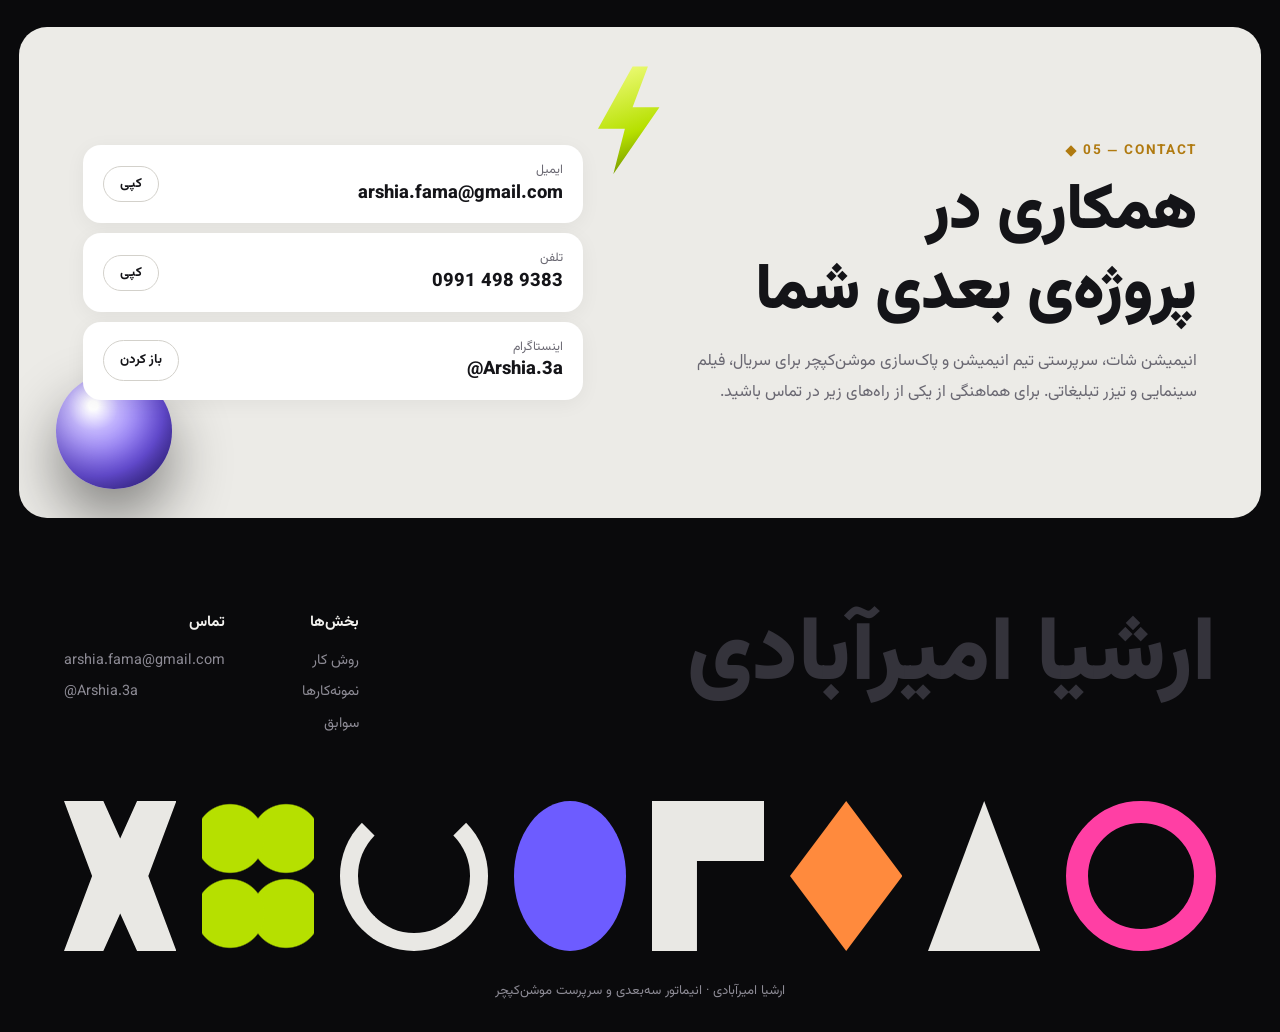
==== commit 51d2cd80: "Describe Kite and Cirtdan roles as character and object animator Co-Authored-By: Claude Opus 5.5 <no" ====
--- a/index.html
+++ b/index.html
@@ -161,9 +161,9 @@
               <ul>
                 <li>سرپرستی انیمیشن و انیماتور در سریال ترکی Minicerilar</li>
                 <li>سرپرستی انیمیشن سریال ترکی Notlar</li>
-                <li>انیمیت کاراکتر در پروژه‌ی سینمایی «کایت» (بادبادک‌ها)</li>
+                <li>انیماتور کاراکتر و آبجکت در پروژه‌ی سینمایی «کایت» (بادبادک‌ها)</li>
                 <li>سرپرستی موشن‌کپچر پروژه‌ی سینمایی «کایت» (بادبادک‌ها)</li>
-                <li>انیمیت کاراکتر در پروژه‌ی آذربایجانی Cirtdan</li>
+                <li>انیماتور کاراکتر و آبجکت در پروژه‌ی آذربایجانی Cirtdan</li>
                 <li>سرپرستی انیمیشن و انیماتور در سریال «جوانمردان»</li>
                 <li>مدیر IT مؤسسه</li>
               </ul>
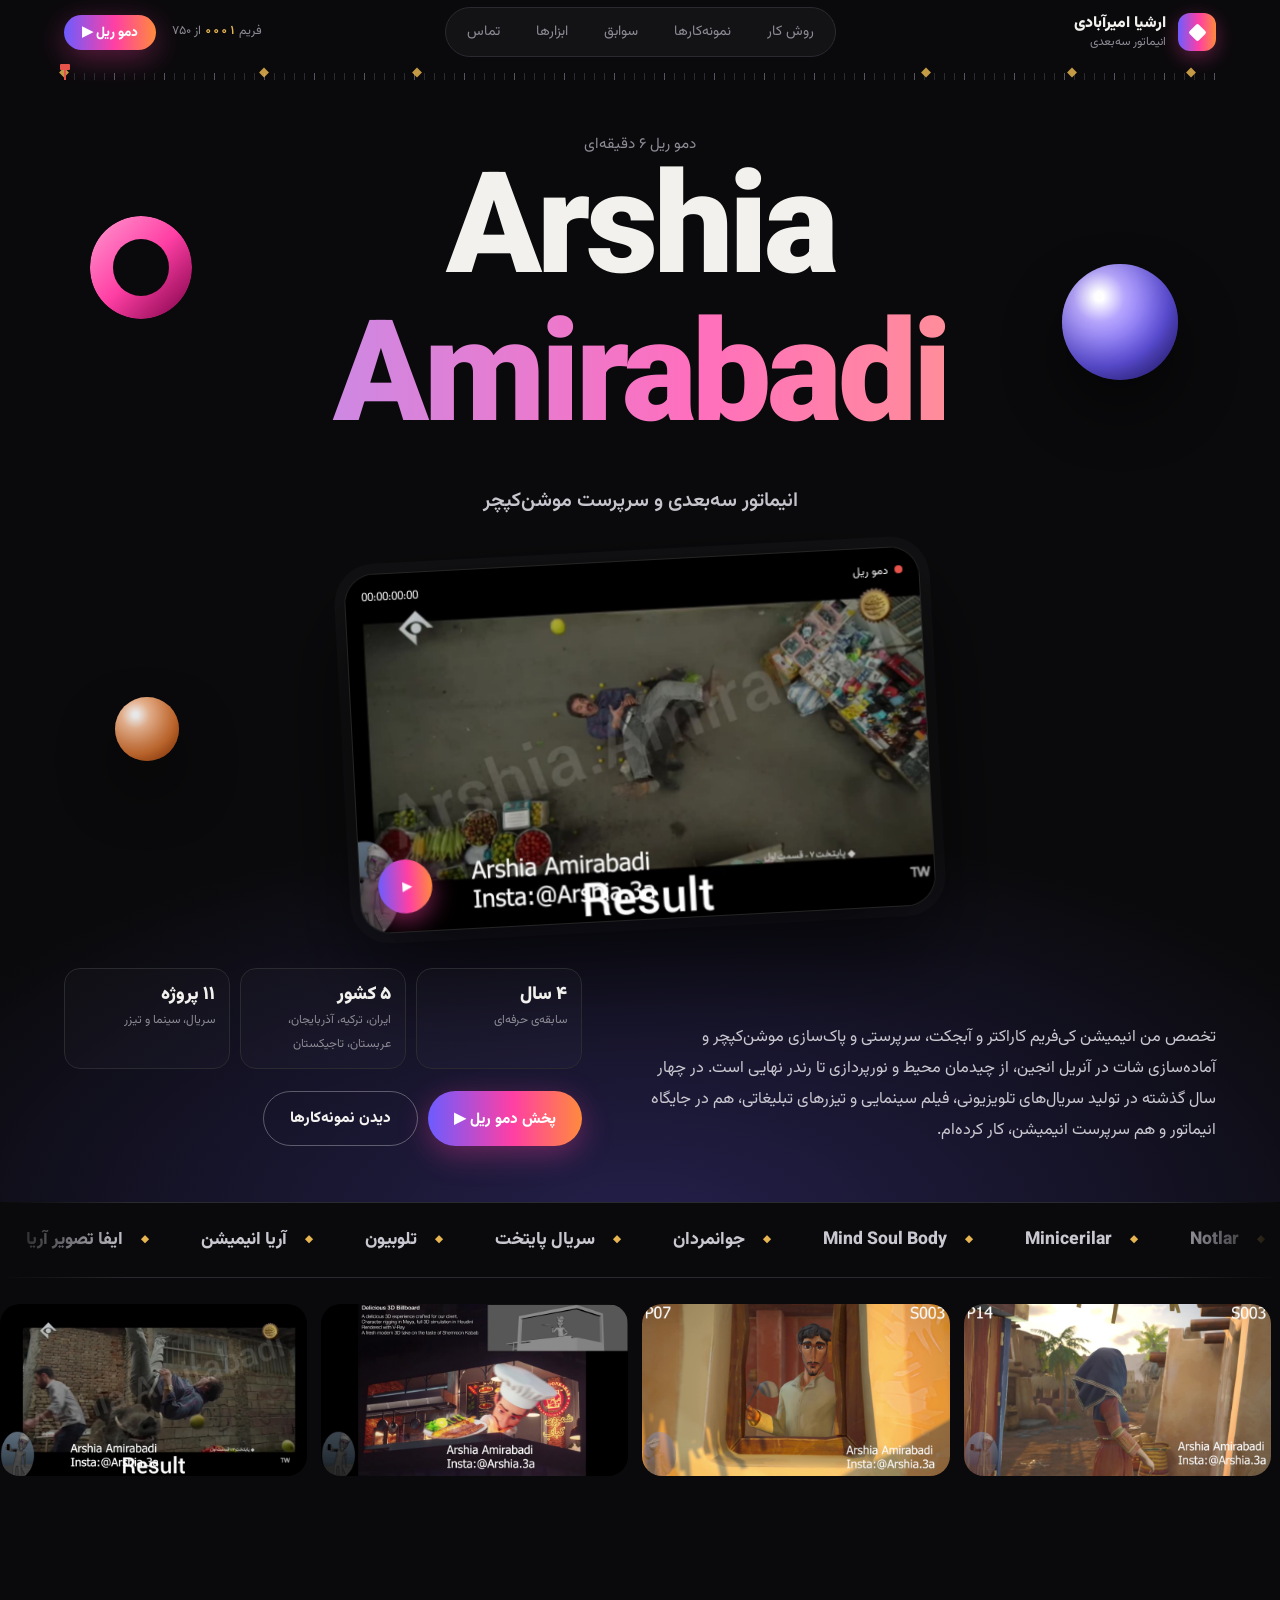
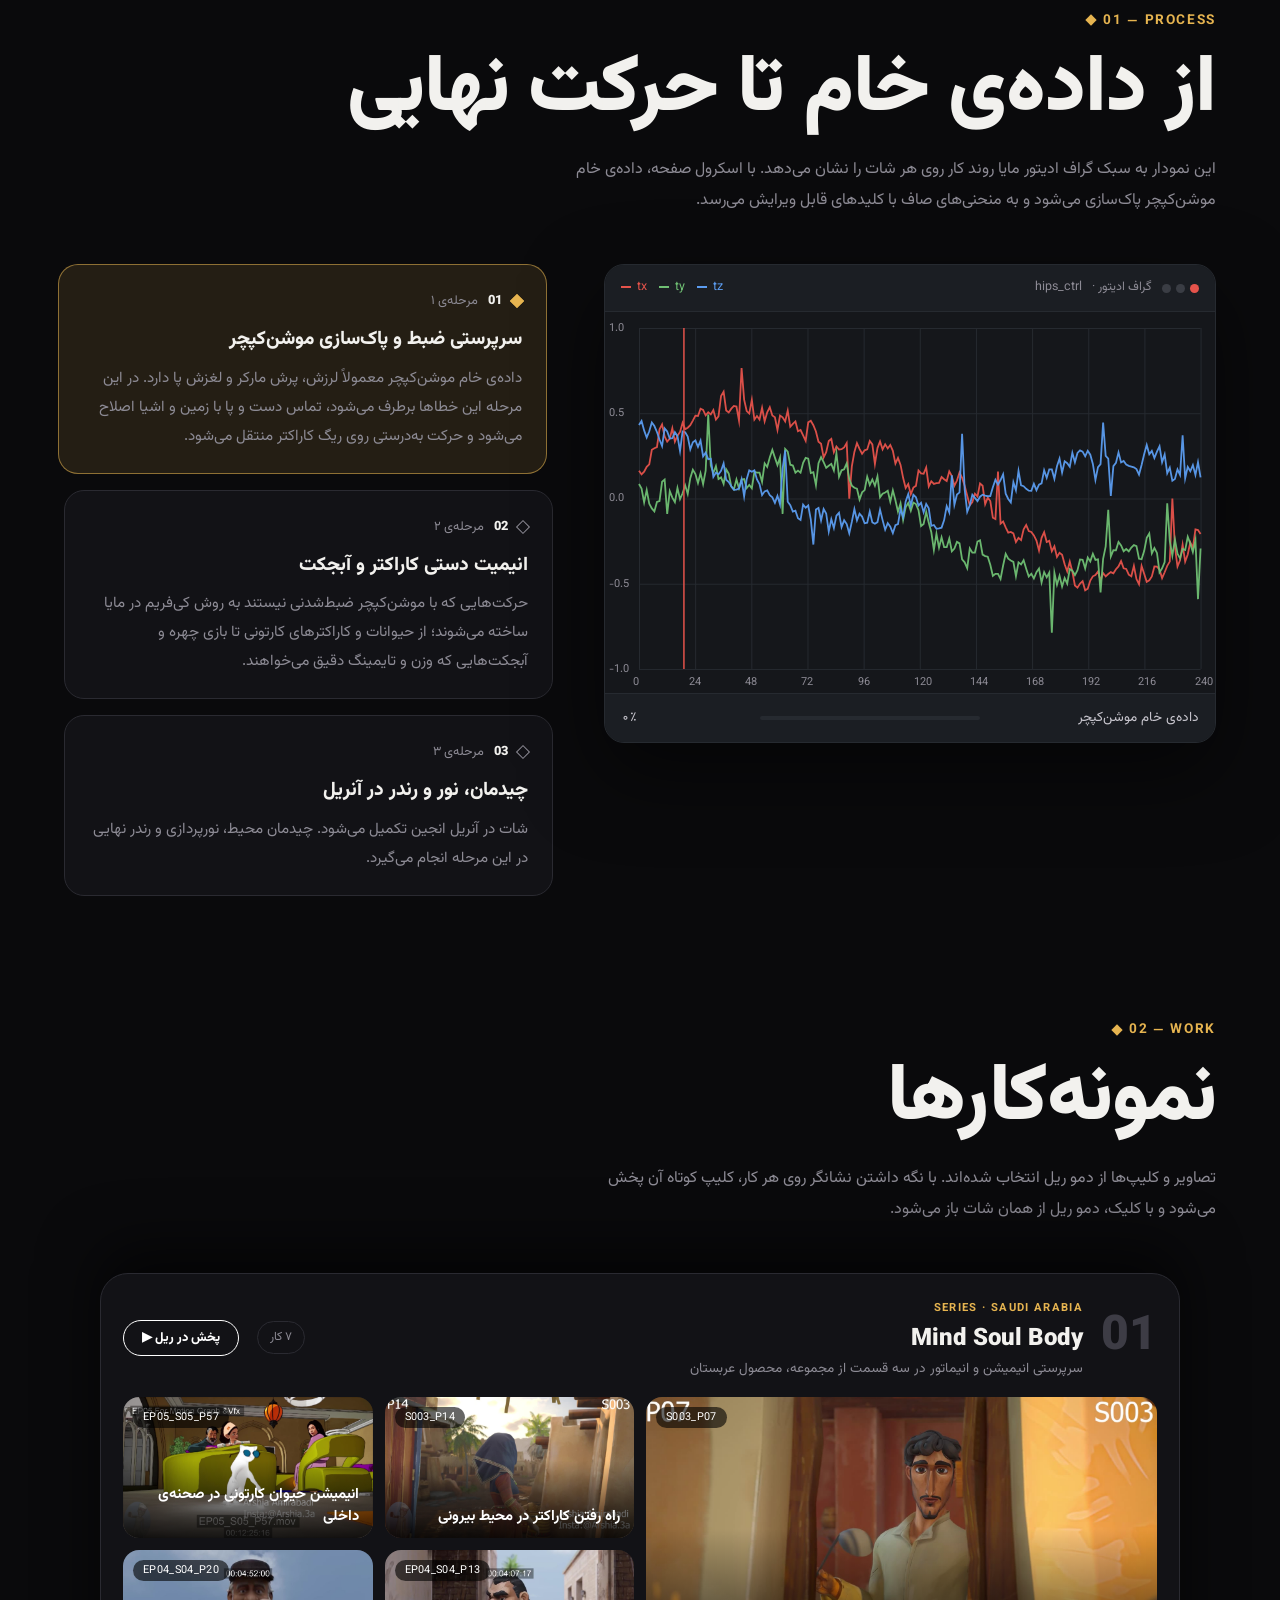
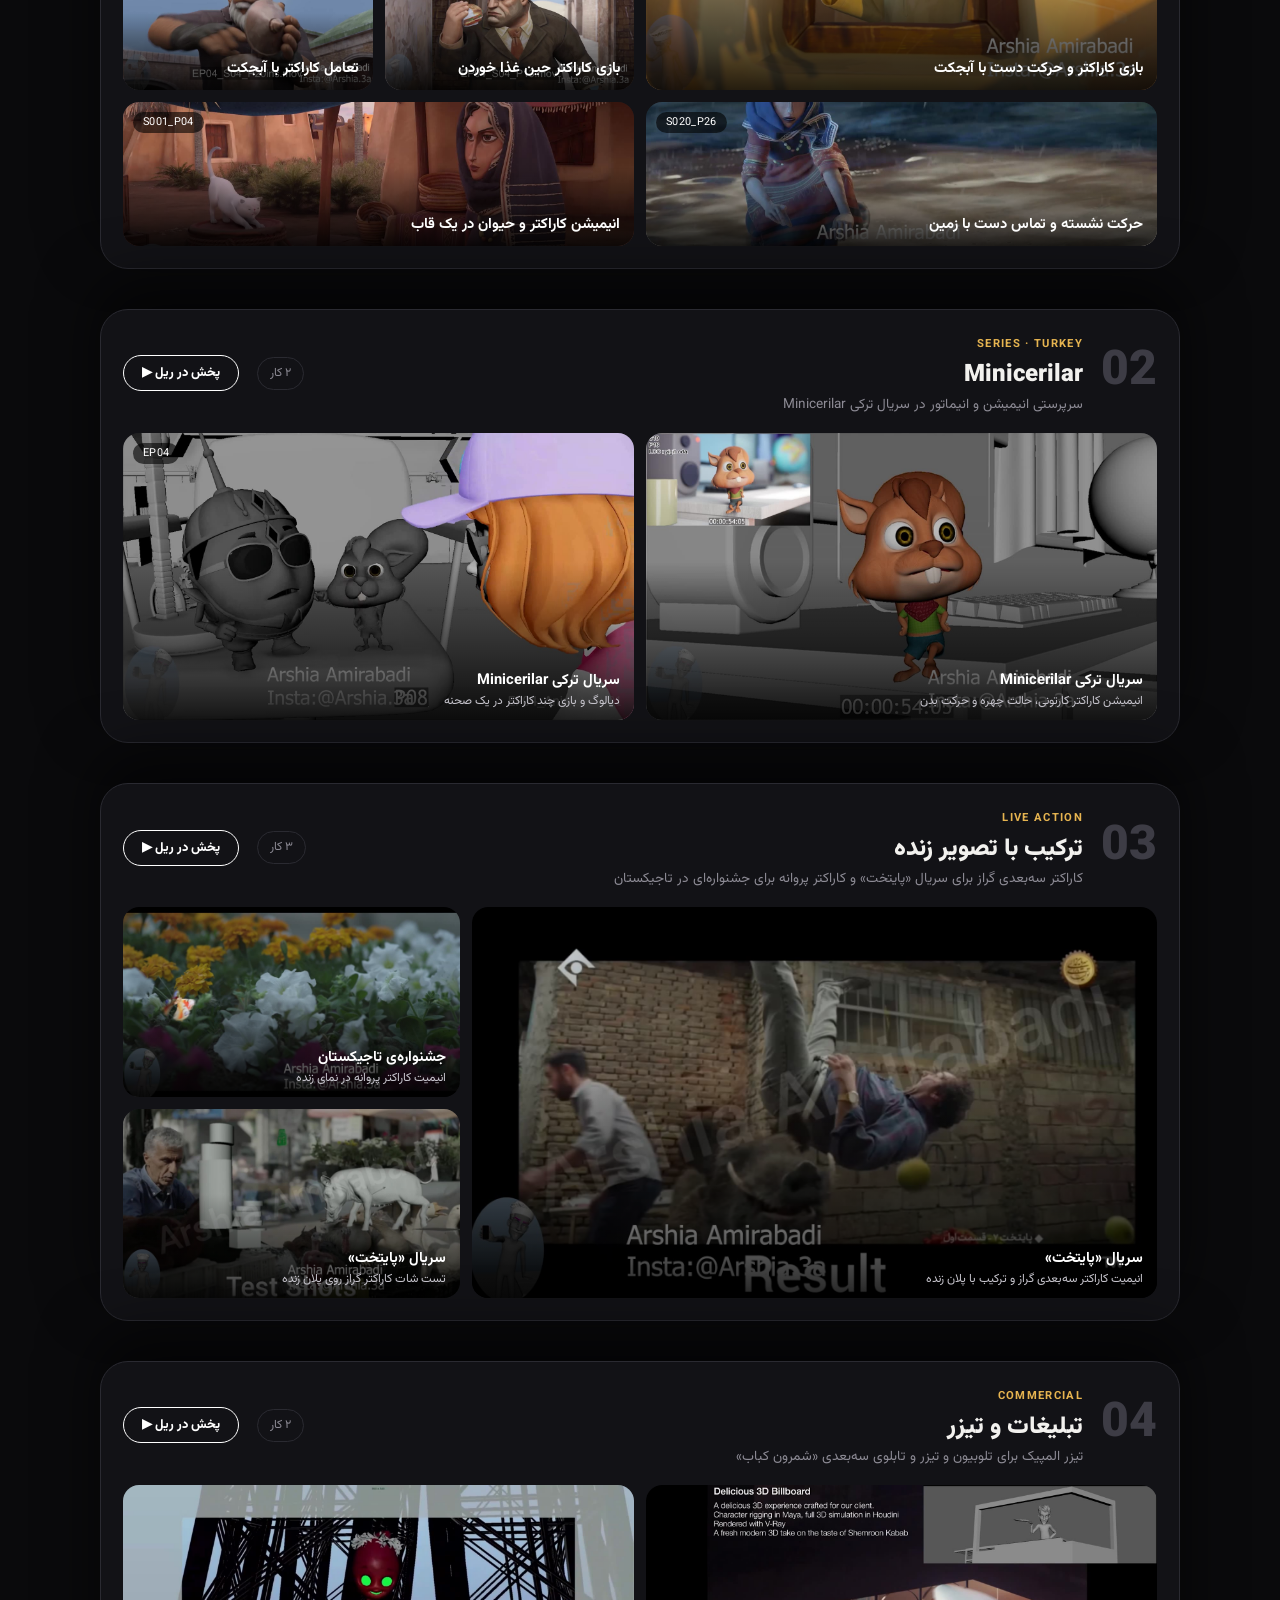
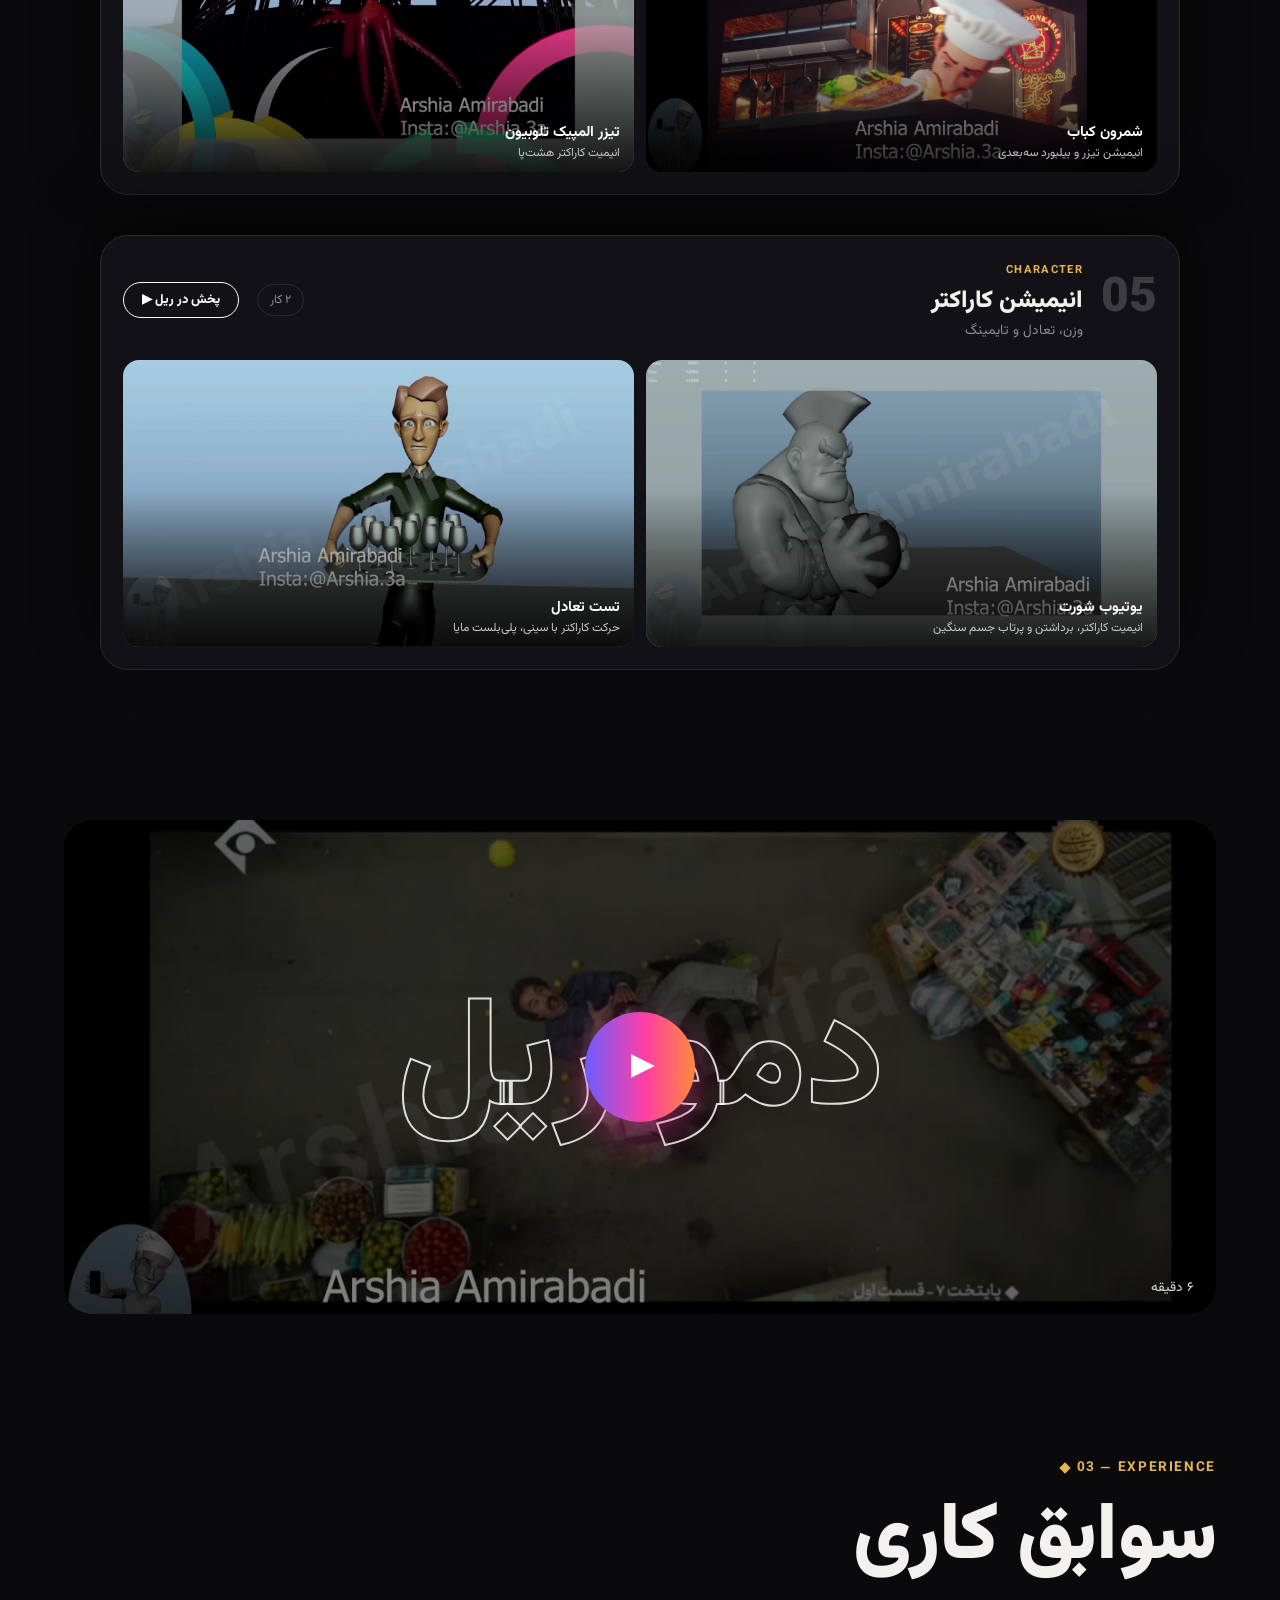
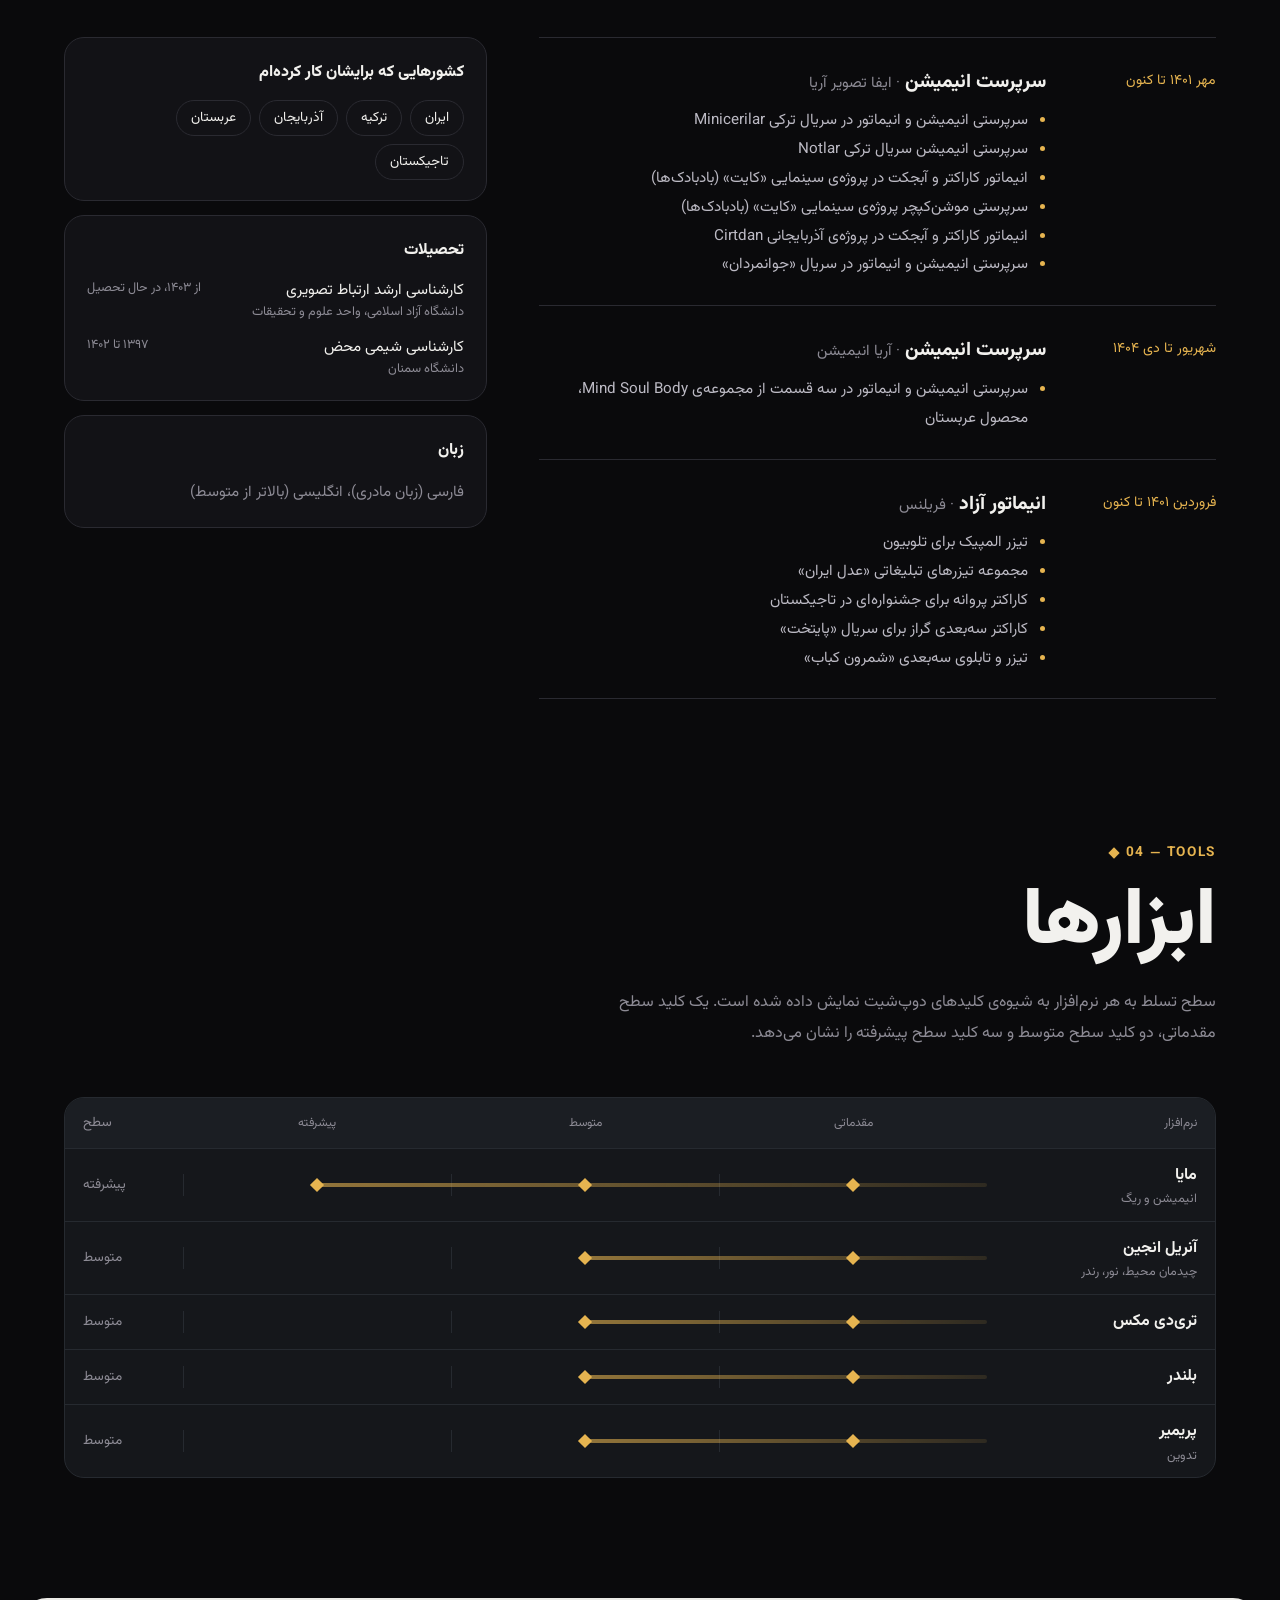
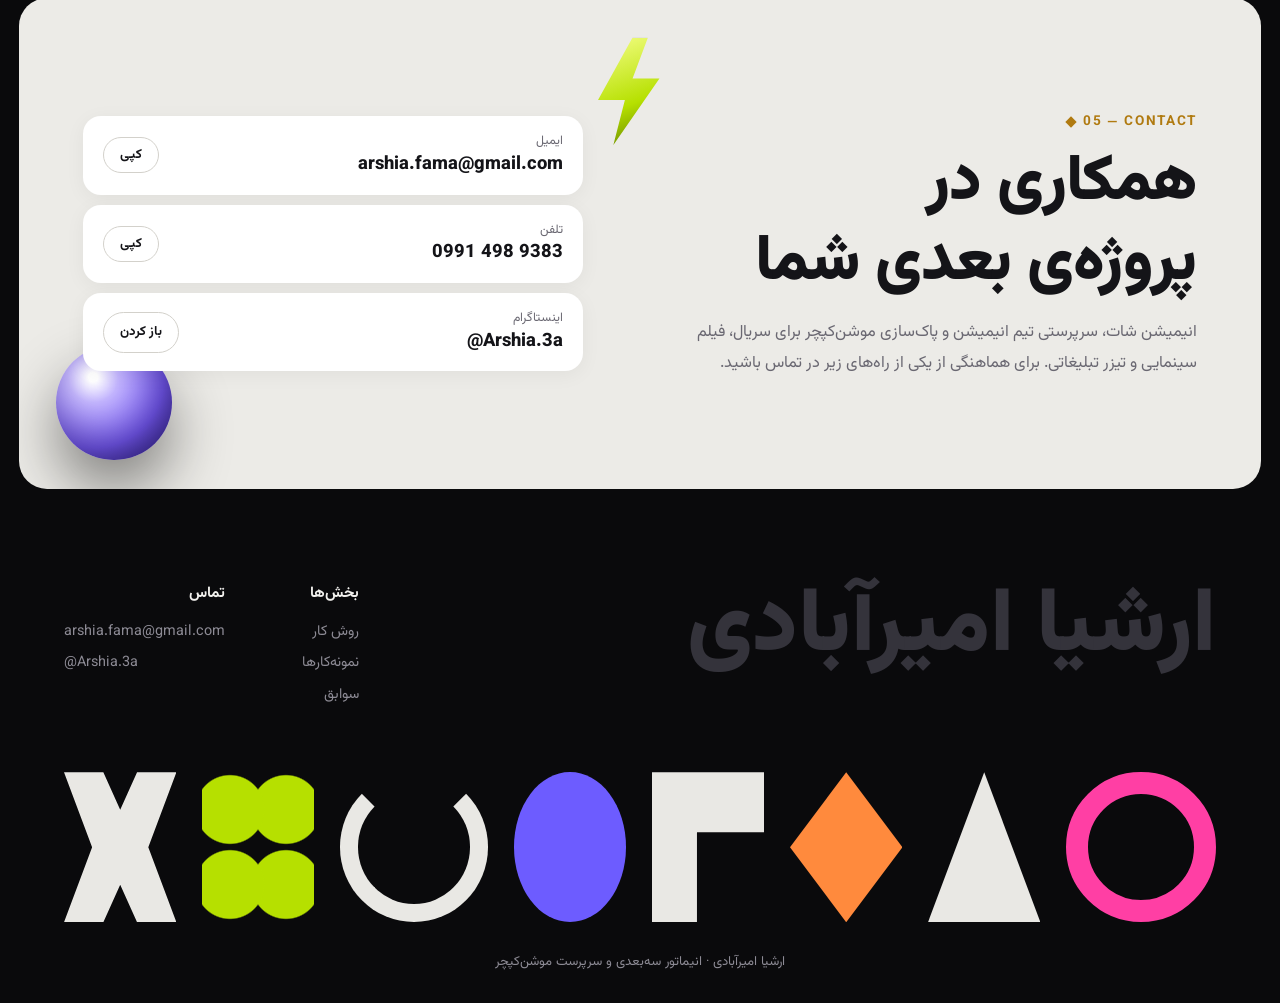
==== commit ccb0c1f6: "Remove frame-rate label and IT manager line Co-Authored-By: Claude Opus 5.5 <noreply@anthropic.com> " ====
--- a/index.html
+++ b/index.html
@@ -57,7 +57,7 @@
       <div class="hero-visual" id="heroStage">
         <button class="hero-window" data-reel aria-label="پخش دمو ریل">
           <video id="heroVid" muted loop playsinline autoplay preload="auto"></video>
-          <span class="hud"><span class="rec">دمو ریل · ۲۵ فریم بر ثانیه</span><span id="tc" dir="ltr">00:00:00:00</span></span>
+          <span class="hud"><span class="rec">دمو ریل</span><span id="tc" dir="ltr">00:00:00:00</span></span>
           <span class="hw-play">▶</span>
         </button>
       </div>
@@ -142,7 +142,7 @@
         <img src="media/hero-poster.jpg" alt="" loading="lazy">
         <span class="reel-text">دمو ریل</span>
         <span class="reel-play">▶</span>
-        <span class="reel-meta">۶ دقیقه · ۲۵ فریم بر ثانیه</span>
+        <span class="reel-meta">۶ دقیقه</span>
       </button>
     </section>
 
@@ -165,7 +165,6 @@
                 <li>سرپرستی موشن‌کپچر پروژه‌ی سینمایی «کایت» (بادبادک‌ها)</li>
                 <li>انیماتور کاراکتر و آبجکت در پروژه‌ی آذربایجانی Cirtdan</li>
                 <li>سرپرستی انیمیشن و انیماتور در سریال «جوانمردان»</li>
-                <li>مدیر IT مؤسسه</li>
               </ul>
             </div>
           </div>
